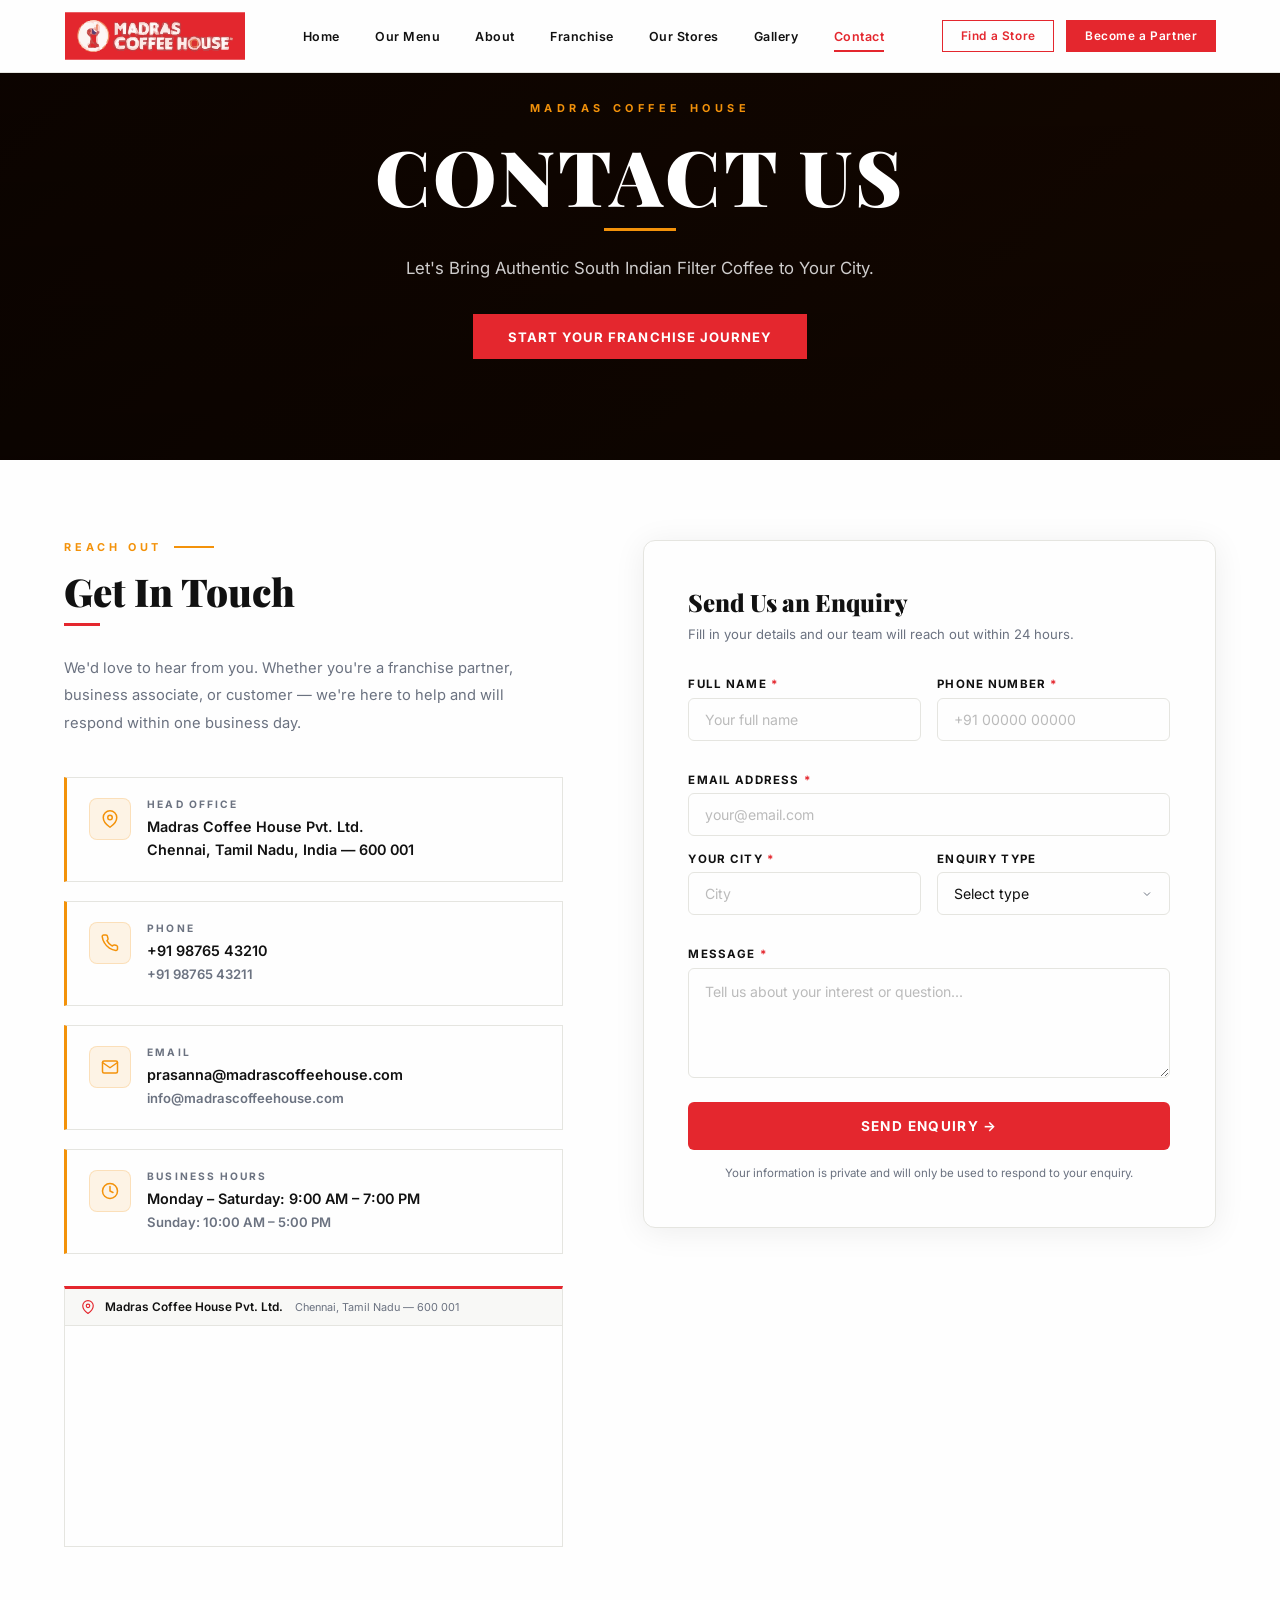
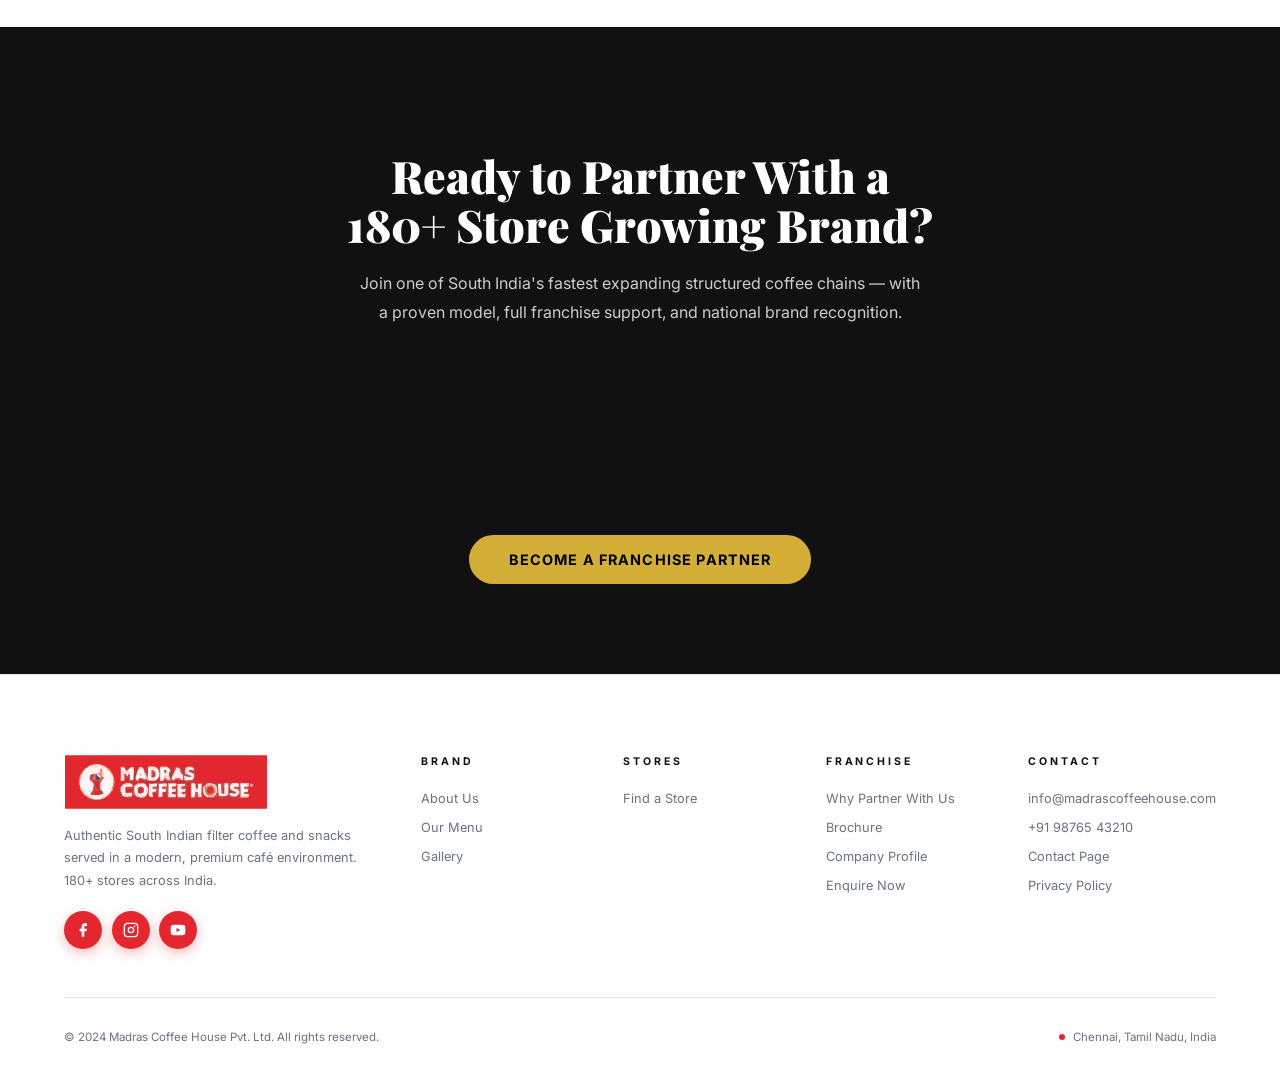
==== contact.html @ c8ef75c9 "first commit" ====
﻿<!doctype html>
<html lang="en">
  <head>
    <meta charset="UTF-8" />
    <meta name="viewport" content="width=device-width,initial-scale=1.0" />
    <title>Contact Us — Madras Coffee House</title>
    <meta
      name="description"
      content="Get in touch with Madras Coffee House for franchise enquiries, partnerships, store information, or any questions. We're here to help bring authentic filter coffee to your city."
    />
    <link rel="preconnect" href="https://fonts.googleapis.com" />
    <link
      href="https://fonts.googleapis.com/css2?family=Playfair+Display:ital,wght@0,700;0,900;1,700&family=Inter:wght@300;400;500;600;700&display=swap"
      rel="stylesheet"
    />
    <style>
      /* ── DESIGN SYSTEM ─────────────────────────────────── */
      :root {
        --red: #e4272e;
        --orange: #f3920a;
        --white: #fefefe;
        --black: #111111;
        --gray: #6b7280;
        --light: #f8f8f6;
        --border: #e5e5e0;
      }
      *,
      *::before,
      *::after {
        margin: 0;
        padding: 0;
        box-sizing: border-box;
      }
      html {
        scroll-behavior: smooth;
        font-size: 16px;
      }
      body {
        background: var(--white);
        color: var(--black);
        font-family: "Inter", sans-serif;
        overflow-x: hidden;
      }

      /* ── NAVBAR ────────────────────────────────────────── */
      nav#nav {
        position: fixed;
        top: 0;
        left: 0;
        width: 100%;
        z-index: 1000;
        padding: 0 5%;
        height: 72px;
        display: flex;
        align-items: center;
        justify-content: space-between;
        transition:
          background 0.35s,
          box-shadow 0.35s,
          height 0.35s;
        background: var(--white);
        box-shadow: 0 1px 0 var(--border);
      }
      #nav.scrolled {
        height: 64px;
      }
      .logo {
        display: flex;
        align-items: center;
        text-decoration: none;
        flex-shrink: 0;
      }
      .logo img {
        height: 48px;
        width: auto;
        display: block;
        object-fit: contain;
        transition: transform 0.3s ease;
      }
      .logo img:hover {
        transform: scale(1.04);
      }
      .nav-center {
        display: flex;
        gap: 0;
        list-style: none;
        margin: 0;
        padding: 0;
        align-items: center;
      }
      .nav-center li {
        list-style: none;
        display: flex;
        align-items: center;
      }
      .nav-center a {
        display: inline-flex;
        align-items: center;
        padding: 0.5rem 1.1rem;
        font-size: 0.78rem;
        font-weight: 600;
        letter-spacing: 0.04em;
        color: var(--black);
        text-decoration: none;
        position: relative;
        transition: color 0.25s;
        font-family: "Inter", sans-serif;
      }
      .nav-center a::after {
        content: "";
        position: absolute;
        left: 1.1rem;
        right: 1.1rem;
        bottom: 0;
        height: 2px;
        background: var(--red);
        transform: scaleX(0);
        transition: transform 0.3s cubic-bezier(0.25, 0.46, 0.45, 0.94);
      }
      .nav-center a:hover,
      .nav-center a.active {
        color: var(--red);
      }
      .nav-center a:hover::after,
      .nav-center a.active::after {
        transform: scaleX(1);
      }
      .nav-right {
        display: flex;
        gap: 0.75rem;
        align-items: center;
        flex-shrink: 0;
      }
      .btn-outline-nav {
        background: transparent;
        color: var(--red);
        border: 1.5px solid var(--red);
        padding: 0.48rem 1.1rem;
        font-size: 0.74rem;
        font-weight: 600;
        letter-spacing: 0.05em;
        cursor: pointer;
        transition: all 0.25s;
        text-decoration: none;
      }
      .btn-outline-nav:hover {
        background: var(--red);
        color: #fff;
      }
      .btn-solid-nav {
        background: var(--red);
        color: #fff;
        border: 1.5px solid var(--red);
        padding: 0.48rem 1.1rem;
        font-size: 0.74rem;
        font-weight: 600;
        letter-spacing: 0.05em;
        cursor: pointer;
        transition: all 0.25s;
        text-decoration: none;
      }
      .btn-solid-nav:hover {
        background: #c41f25;
        border-color: #c41f25;
      }
      .mobile-menu-btn {
        display: none;
        flex-direction: column;
        gap: 5px;
        cursor: pointer;
        padding: 8px;
        border: none;
        background: transparent;
      }
      .mobile-menu-btn span {
        display: block;
        width: 22px;
        height: 2px;
        background: var(--black);
        transition: all 0.3s;
      }
      .mobile-nav {
        display: none;
        position: fixed;
        top: 0;
        left: 0;
        width: 100%;
        height: 100vh;
        background: var(--white);
        z-index: 999;
        flex-direction: column;
        align-items: center;
        justify-content: center;
        gap: 2rem;
      }
      .mobile-nav.open {
        display: flex;
      }
      .mobile-nav a {
        font-size: 1.3rem;
        font-weight: 700;
        color: var(--black);
        text-decoration: none;
        letter-spacing: 0.04em;
        transition: color 0.2s;
      }
      .mobile-nav a:hover {
        color: var(--red);
      }
      .mobile-nav-close {
        position: absolute;
        top: 1.5rem;
        right: 5%;
        font-size: 1.8rem;
        cursor: pointer;
        color: var(--black);
        border: none;
        background: transparent;
      }

      /* ── REVEAL ANIMATIONS ─────────────────────────────── */
      .fade-up {
        opacity: 0;
        transform: translateY(28px);
        transition:
          opacity 0.75s cubic-bezier(0.25, 0.46, 0.45, 0.94),
          transform 0.75s cubic-bezier(0.25, 0.46, 0.45, 0.94);
      }
      .fade-up.in {
        opacity: 1;
        transform: translateY(0);
      }
      .fade-in {
        opacity: 0;
        transition: opacity 0.8s ease;
      }
      .fade-in.in {
        opacity: 1;
      }
      .slide-left {
        opacity: 0;
        transform: translateX(-30px);
        transition:
          opacity 0.75s cubic-bezier(0.25, 0.46, 0.45, 0.94),
          transform 0.75s cubic-bezier(0.25, 0.46, 0.45, 0.94);
      }
      .slide-left.in {
        opacity: 1;
        transform: translateX(0);
      }
      .slide-right {
        opacity: 0;
        transform: translateX(30px);
        transition:
          opacity 0.75s cubic-bezier(0.25, 0.46, 0.45, 0.94),
          transform 0.75s cubic-bezier(0.25, 0.46, 0.45, 0.94);
      }
      .slide-right.in {
        opacity: 1;
        transform: translateX(0);
      }
      .d1 {
        transition-delay: 0.1s;
      }
      .d2 {
        transition-delay: 0.2s;
      }
      .d3 {
        transition-delay: 0.3s;
      }
      .d4 {
        transition-delay: 0.4s;
      }

      /* ── HERO ──────────────────────────────────────────── */
      #contact-hero {
        position: relative;
        min-height: 460px;
        padding: 100px 5%;
        background:
          url("https://madrascoffeehouse.com/wp-content/uploads/2023/08/about-hero.jpg")
            center/cover no-repeat,
          linear-gradient(135deg, #1a0800, #2d1000);
        display: flex;
        align-items: center;
        justify-content: center;
        text-align: center;
        overflow: hidden;
      }
      .hero-overlay {
        position: absolute;
        inset: 0;
        background: linear-gradient(
          to bottom,
          rgba(0, 0, 0, 0.55) 0%,
          rgba(0, 0, 0, 0.65) 100%
        );
      }
      .hero-content {
        position: relative;
        z-index: 2;
        max-width: 760px;
      }
      .hero-eyebrow {
        font-size: 0.68rem;
        font-weight: 700;
        letter-spacing: 0.42em;
        text-transform: uppercase;
        color: var(--orange);
        margin-bottom: 1.4rem;
        opacity: 0;
        animation: fadeSlideUp 0.8s 0.2s forwards;
      }
      .hero-title {
        font-family: "Playfair Display", serif;
        font-size: clamp(2.8rem, 6vw, 5.2rem);
        font-weight: 900;
        color: #fff;
        letter-spacing: 0.04em;
        text-transform: uppercase;
        line-height: 1;
        margin-bottom: 0.9rem;
        opacity: 0;
        animation: fadeSlideUp 0.8s 0.4s forwards;
      }
      .hero-underline {
        width: 72px;
        height: 3px;
        background: var(--orange);
        margin: 0 auto 1.4rem;
        opacity: 0;
        animation: fadeSlideUp 0.8s 0.6s forwards;
      }
      .hero-sub {
        font-size: 1.05rem;
        color: rgba(255, 255, 255, 0.8);
        line-height: 1.7;
        max-width: 520px;
        margin: 0 auto 2rem;
        opacity: 0;
        animation: fadeSlideUp 0.8s 0.75s forwards;
      }
      .hero-btn {
        display: inline-block;
        background: var(--red);
        color: #fff;
        padding: 0.9rem 2.2rem;
        font-size: 0.82rem;
        font-weight: 700;
        letter-spacing: 0.08em;
        text-transform: uppercase;
        text-decoration: none;
        border: none;
        cursor: pointer;
        transition:
          background 0.25s,
          transform 0.2s,
          box-shadow 0.25s;
        opacity: 0;
        animation: fadeSlideUp 0.8s 0.9s forwards;
      }
      .hero-btn:hover {
        background: #c41f25;
        transform: translateY(-3px);
        box-shadow: 0 10px 28px rgba(228, 39, 46, 0.3);
      }
      @keyframes fadeSlideUp {
        from {
          opacity: 0;
          transform: translateY(20px);
        }
        to {
          opacity: 1;
          transform: translateY(0);
        }
      }

      /* ── MAIN CONTACT SECTION ──────────────────────────── */
      #contact-main {
        padding: 80px 5%;
        background: var(--white);
      }
      .contact-inner {
        max-width: 1200px;
        margin: 0 auto;
        display: grid;
        grid-template-columns: 1fr 1.15fr;
        gap: 5rem;
        align-items: start;
      }

      /* Left — info */
      .sec-eyebrow {
        font-size: 0.68rem;
        font-weight: 700;
        letter-spacing: 0.35em;
        text-transform: uppercase;
        color: var(--orange);
        display: flex;
        align-items: center;
        gap: 0.75rem;
        margin-bottom: 1rem;
      }
      .sec-eyebrow::after {
        content: "";
        flex: 1;
        max-width: 40px;
        height: 1.5px;
        background: var(--orange);
      }
      .sec-title {
        font-family: "Playfair Display", serif;
        font-size: clamp(1.9rem, 3vw, 2.6rem);
        font-weight: 900;
        color: var(--black);
        line-height: 1.1;
        margin-bottom: 0.7rem;
      }
      .sec-divider {
        width: 36px;
        height: 3px;
        background: var(--red);
        margin-bottom: 1.8rem;
      }
      .contact-intro {
        font-size: 0.92rem;
        color: var(--gray);
        line-height: 1.85;
        margin-bottom: 2.5rem;
      }

      /* Info cards */
      .info-cards {
        display: flex;
        flex-direction: column;
        gap: 1.2rem;
      }
      .info-card {
        display: flex;
        align-items: flex-start;
        gap: 1rem;
        padding: 1.25rem 1.4rem;
        border: 1px solid var(--border);
        border-left: 3px solid var(--orange);
        background: var(--white);
        transition: box-shadow 0.25s;
      }
      .info-card:hover {
        box-shadow: 0 4px 20px rgba(0, 0, 0, 0.07);
      }
      .info-icon {
        width: 42px;
        height: 42px;
        background: rgba(243, 146, 10, 0.1);
        border: 1px solid rgba(243, 146, 10, 0.2);
        border-radius: 8px;
        display: flex;
        align-items: center;
        justify-content: center;
        flex-shrink: 0;
      }
      .info-icon svg {
        width: 18px;
        height: 18px;
        stroke: var(--orange);
        fill: none;
        stroke-width: 2;
        stroke-linecap: round;
        stroke-linejoin: round;
      }

      .info-label {
        font-size: 0.64rem;
        font-weight: 700;
        letter-spacing: 0.2em;
        text-transform: uppercase;
        color: var(--gray);
        margin-bottom: 0.3rem;
        display: block;
      }
      .info-value {
        font-size: 0.9rem;
        font-weight: 600;
        color: var(--black);
        line-height: 1.6;
      }
      .info-value a {
        color: var(--black);
        text-decoration: none;
        transition: color 0.2s;
      }
      .info-value a:hover {
        color: var(--red);
      }

      /* Map embed */
      .map-wrap {
        margin-top: 2rem;
        border: 1px solid var(--border);
        border-top: 3px solid var(--red);
        overflow: hidden;
      }
      .map-label {
        background: var(--light);
        padding: 0.7rem 1rem;
        display: flex;
        align-items: center;
        gap: 0.6rem;
        border-bottom: 1px solid var(--border);
      }
      .map-label svg {
        width: 14px;
        height: 14px;
        stroke: var(--red);
        fill: none;
        stroke-width: 2;
        stroke-linecap: round;
        stroke-linejoin: round;
        flex-shrink: 0;
      }
      .map-label span {
        font-size: 0.74rem;
        font-weight: 600;
        color: var(--black);
      }
      .map-label small {
        font-size: 0.68rem;
        color: var(--gray);
        margin-left: 0.2rem;
      }
      .map-wrap iframe {
        display: block;
        width: 100%;
        height: 220px;
        border: none;
      }

      /* Right — form */
      .contact-form-wrap {
        background: var(--white);
        border: 1px solid var(--border);
        border-radius: 12px;
        padding: 2.8rem;
        box-shadow: 0 4px 32px rgba(0, 0, 0, 0.07);
      }
      .form-title {
        font-family: "Playfair Display", serif;
        font-size: 1.5rem;
        font-weight: 900;
        color: var(--black);
        margin-bottom: 0.4rem;
      }
      .form-sub {
        font-size: 0.82rem;
        color: var(--gray);
        margin-bottom: 2rem;
        line-height: 1.6;
      }
      .form-row {
        display: grid;
        grid-template-columns: 1fr 1fr;
        gap: 1rem;
        margin-bottom: 1rem;
      }
      .form-group {
        display: flex;
        flex-direction: column;
        gap: 0.4rem;
        margin-bottom: 1rem;
      }
      .form-group label {
        font-size: 0.72rem;
        font-weight: 700;
        letter-spacing: 0.1em;
        text-transform: uppercase;
        color: var(--black);
      }
      .form-group input,
      .form-group select,
      .form-group textarea {
        padding: 0.75rem 1rem;
        border: 1.5px solid var(--border);
        border-radius: 6px;
        font-size: 0.88rem;
        font-family: "Inter", sans-serif;
        color: var(--black);
        background: var(--white);
        transition:
          border-color 0.25s,
          box-shadow 0.25s;
        outline: none;
        width: 100%;
      }
      .form-group input:focus,
      .form-group select:focus,
      .form-group textarea:focus {
        border-color: var(--red);
        box-shadow: 0 0 0 3px rgba(228, 39, 46, 0.08);
      }
      .form-group textarea {
        resize: vertical;
        min-height: 110px;
        line-height: 1.6;
      }
      .form-group select {
        appearance: none;
        background-image: url("data:image/svg+xml,%3Csvg xmlns='http://www.w3.org/2000/svg' width='12' height='12' viewBox='0 0 24 24' fill='none' stroke='%236b7280' stroke-width='2'%3E%3Cpolyline points='6 9 12 15 18 9'%3E%3C/polyline%3E%3C/svg%3E");
        background-repeat: no-repeat;
        background-position: right 1rem center;
        cursor: pointer;
      }
      .form-group input::placeholder,
      .form-group textarea::placeholder {
        color: #bbb;
      }
      .btn-submit {
        width: 100%;
        background: var(--red);
        color: #fff;
        border: none;
        padding: 1rem;
        font-size: 0.85rem;
        font-weight: 700;
        letter-spacing: 0.1em;
        text-transform: uppercase;
        cursor: pointer;
        border-radius: 6px;
        transition:
          background 0.25s,
          transform 0.2s,
          box-shadow 0.25s;
        font-family: "Inter", sans-serif;
        margin-top: 0.5rem;
      }
      .btn-submit:hover {
        background: #c41f25;
        transform: translateY(-3px);
        box-shadow: 0 10px 28px rgba(228, 39, 46, 0.25);
      }
      .btn-submit:active {
        transform: translateY(0);
      }
      .form-note {
        font-size: 0.72rem;
        color: var(--gray);
        text-align: center;
        margin-top: 0.9rem;
        line-height: 1.6;
      }

      /* Success message */
      .form-success {
        display: none;
        text-align: center;
        padding: 2rem 1rem;
      }
      .form-success svg {
        width: 52px;
        height: 52px;
        stroke: var(--red);
        fill: none;
        stroke-width: 1.8;
        stroke-linecap: round;
        stroke-linejoin: round;
        margin: 0 auto 1rem;
        display: block;
      }
      .form-success h3 {
        font-family: "Playfair Display", serif;
        font-size: 1.4rem;
        font-weight: 900;
        color: var(--black);
        margin-bottom: 0.5rem;
      }
      .form-success p {
        font-size: 0.85rem;
        color: var(--gray);
        line-height: 1.7;
      }

      /* ── URGENCY STRIP (READY TO PARTNER) ──────────────── */
      #urgency {
        padding: 80px 5%;
        background: var(--light);
        border-top: 1px solid var(--border);
        border-bottom: 1px solid var(--border);
        text-align: center;
      }
      .urgency-inner {
        max-width: 780px;
        margin: 0 auto;
      }
      .urgency-eyebrow {
        font-size: 0.68rem;
        font-weight: 700;
        letter-spacing: 0.38em;
        text-transform: uppercase;
        color: var(--orange);
        margin-bottom: 1.2rem;
      }
      .urgency-title {
        font-family: "Playfair Display", serif;
        font-size: clamp(1.8rem, 3.5vw, 2.8rem);
        font-weight: 900;
        color: var(--black);
        line-height: 1.15;
        margin-bottom: 1rem;
      }
      .urgency-sub {
        font-size: 0.95rem;
        color: var(--gray);
        line-height: 1.8;
        max-width: 560px;
        margin: 0 auto 2rem;
      }
      .urgency-stats {
        display: flex;
        gap: 3rem;
        justify-content: center;
        flex-wrap: wrap;
        margin-bottom: 2.5rem;
        padding-bottom: 2.5rem;
        border-bottom: 1px solid var(--border);
      }
      .ustat {
        text-align: center;
      }
      .ustat-num {
        font-family: "Playfair Display", serif;
        font-size: 2.2rem;
        font-weight: 900;
        color: var(--black);
        line-height: 1;
      }
      .ustat-num span {
        color: var(--red);
      }
      .ustat-lbl {
        font-size: 0.68rem;
        font-weight: 600;
        letter-spacing: 0.12em;
        text-transform: uppercase;
        color: var(--gray);
        margin-top: 0.25rem;
      }
      .btn-urgency {
        display: inline-block;
        background: var(--red);
        color: #fff;
        padding: 0.95rem 2.5rem;
        font-size: 0.84rem;
        font-weight: 700;
        letter-spacing: 0.09em;
        text-transform: uppercase;
        text-decoration: none;
        border: none;
        cursor: pointer;
        transition:
          background 0.25s,
          transform 0.2s,
          box-shadow 0.25s;
      }
      .btn-urgency:hover {
        background: #c41f25;
        transform: translateY(-3px);
        box-shadow: 0 10px 28px rgba(228, 39, 46, 0.25);
      }

      /* ── FOOTER ────────────────────────────────────────── */
      footer {
        background: var(--white);
        border-top: 1px solid var(--border);
        padding: 80px 5% 40px;
      }
      .footer-inner {
        max-width: 1280px;
        margin: 0 auto;
      }
      .footer-top {
        display: grid;
        grid-template-columns: 2fr 1fr 1fr 1fr 1fr;
        gap: 3rem;
        margin-bottom: 3rem;
      }
      .footer-brand p {
        font-size: 0.8rem;
        color: var(--gray);
        line-height: 1.75;
        margin: 1rem 0 1.2rem;
      }
      .footer-socials {
        display: flex;
        gap: 0.6rem;
      }
      .fsoc {
        width: 38px;
        height: 38px;
        border-radius: 50%;
        background: var(--red);
        display: flex;
        align-items: center;
        justify-content: center;
        text-decoration: none;
        transition: all 0.3s;
        box-shadow: 0 4px 12px rgba(228, 39, 46, 0.3);
        flex-shrink: 0;
      }
      .fsoc:hover {
        background: var(--orange);
        transform: scale(1.1);
        box-shadow: 0 6px 18px rgba(243, 146, 10, 0.4);
      }
      .fsoc svg {
        width: 16px;
        height: 16px;
        flex-shrink: 0;
      }
      .footer-col h5 {
        font-size: 0.66rem;
        font-weight: 700;
        letter-spacing: 0.28em;
        text-transform: uppercase;
        color: var(--black);
        margin-bottom: 1.2rem;
      }
      .footer-col ul {
        list-style: none;
        display: flex;
        flex-direction: column;
        gap: 0.55rem;
      }
      .footer-col a {
        font-size: 0.8rem;
        color: var(--gray);
        text-decoration: none;
        transition: color 0.25s;
      }
      .footer-col a:hover {
        color: var(--red);
      }
      .footer-bottom {
        display: flex;
        align-items: center;
        justify-content: space-between;
        padding-top: 2rem;
        border-top: 1px solid var(--border);
        flex-wrap: wrap;
        gap: 0.75rem;
      }
      .footer-bottom p {
        font-size: 0.72rem;
        color: var(--gray);
      }
      .footer-bottom a {
        font-size: 0.72rem;
        color: var(--gray);
        text-decoration: none;
      }
      .footer-bottom a:hover {
        color: var(--red);
      }
      .footer-red-dot {
        width: 6px;
        height: 6px;
        background: var(--red);
        border-radius: 50%;
      }

      /* ── RESPONSIVE ────────────────────────────────────── */
      @media (max-width: 1024px) {
        .contact-inner {
          grid-template-columns: 1fr;
          gap: 3rem;
        }
        .footer-top {
          grid-template-columns: 1fr 1fr;
        }
        nav {
          padding: 0 4%;
        }
      }
      @media (max-width: 640px) {
        .footer-top {
          grid-template-columns: 1fr;
        }
        .form-row {
          grid-template-columns: 1fr;
        }
        .urgency-stats {
          gap: 2rem;
        }
        nav {
          padding: 0 4%;
        }
        .nav-center,
        .nav-right .btn-outline-nav {
          display: none;
        }
        .mobile-menu-btn {
          display: flex;
        }
        #contact-hero {
          height: 72vh;
        }
        .contact-form-wrap {
          padding: 1.8rem 1.4rem;
        }
      }
    </style>
    <link rel="stylesheet" href="mobile.css" />
  </head>
  <body>
    <!-- ══ NAVBAR ════════════════════════════════════════════════ -->
    <nav id="nav">
      <a href="index.html" class="logo">
        <img src="madras.svg" alt="Madras Coffee House" loading="eager" />
      </a>
      <ul class="nav-center">
        <li><a href="index.html">Home</a></li>
        <li><a href="menu.html">Our Menu</a></li>

        <li><a href="index.html#about">About</a></li>
        <li><a href="franchise.html">Franchise</a></li>
        <li><a href="stores.html">Our Stores</a></li>
        <li><a href="gallery.html">Gallery</a></li>
        <li><a href="contact.html" class="active">Contact</a></li>
      </ul>
      <div class="nav-right">
        <a href="stores.html" class="btn-outline-nav">Find a Store</a>
        <a href="franchise.html" class="btn-solid-nav">Become a Partner</a>
      </div>
      <button
        class="mobile-menu-btn mob-btn"
        id="mobBtn"
        aria-label="Open menu"
      >
        <span></span><span></span><span></span>
      </button>
    </nav>

    <!-- ══ HERO ══════════════════════════════════════════════════ -->
    <section id="contact-hero">
      <div class="hero-overlay"></div>
      <div class="hero-content">
        <div class="hero-eyebrow">Madras Coffee House</div>
        <h1 class="hero-title">Contact Us</h1>
        <div class="hero-underline"></div>
        <p class="hero-sub">
          Let's Bring Authentic South Indian Filter Coffee to Your City.
        </p>
        <a href="#contact-main" class="hero-btn"
          >Start Your Franchise Journey</a
        >
      </div>
    </section>

    <!-- ══ MAIN CONTACT SECTION ══════════════════════════════════ -->
    <section id="contact-main">
      <div class="contact-inner">
        <!-- LEFT: Info -->
        <div class="slide-left">
          <div class="sec-eyebrow">Reach Out</div>
          <h2 class="sec-title">Get In Touch</h2>
          <div class="sec-divider"></div>
          <p class="contact-intro">
            We'd love to hear from you. Whether you're a franchise partner,
            business associate, or customer — we're here to help and will
            respond within one business day.
          </p>

          <div class="info-cards">
            <div class="info-card fade-up">
              <div class="info-icon">
                <svg viewBox="0 0 24 24">
                  <path d="M21 10c0 7-9 13-9 13s-9-6-9-13a9 9 0 0 1 18 0z" />
                  <circle cx="12" cy="10" r="3" />
                </svg>
              </div>
              <div class="info-body">
                <span class="info-label">Head Office</span>
                <div class="info-value">
                  Madras Coffee House Pvt. Ltd.<br />Chennai, Tamil Nadu, India
                  — 600 001
                </div>
              </div>
            </div>

            <div class="info-card fade-up d1">
              <div class="info-icon">
                <svg viewBox="0 0 24 24">
                  <path
                    d="M22 16.92v3a2 2 0 0 1-2.18 2 19.79 19.79 0 0 1-8.63-3.07A19.5 19.5 0 0 1 4.69 12 19.79 19.79 0 0 1 1.62 3.43 2 2 0 0 1 3.6 1.27h3a2 2 0 0 1 2 1.72c.127.96.361 1.903.7 2.81a2 2 0 0 1-.45 2.11L7.91 8.91A16 16 0 0 0 15.09 16.09l.94-.94a2 2 0 0 1 2.11-.45c.907.339 1.85.573 2.81.7A2 2 0 0 1 22 16.92z"
                  />
                </svg>
              </div>
              <div class="info-body">
                <span class="info-label">Phone</span>
                <div class="info-value">
                  <a href="tel:+919876543210">+91 98765 43210</a><br /><a
                    href="tel:+919876543211"
                    style="font-size: 0.82rem; color: var(--gray)"
                    >+91 98765 43211</a
                  >
                </div>
              </div>
            </div>

            <div class="info-card fade-up d2">
              <div class="info-icon">
                <svg viewBox="0 0 24 24">
                  <path
                    d="M4 4h16c1.1 0 2 .9 2 2v12c0 1.1-.9 2-2 2H4c-1.1 0-2-.9-2-2V6c0-1.1.9-2 2-2z"
                  />
                  <polyline points="22,6 12,13 2,6" />
                </svg>
              </div>
              <div class="info-body">
                <span class="info-label">Email</span>
                <div class="info-value">
                  <a href="mailto:prasanna@madrascoffeehouse.com"
                    >prasanna@madrascoffeehouse.com</a
                  ><br /><a
                    href="mailto:info@madrascoffeehouse.com"
                    style="font-size: 0.82rem; color: var(--gray)"
                    >info@madrascoffeehouse.com</a
                  >
                </div>
              </div>
            </div>

            <div class="info-card fade-up d3">
              <div class="info-icon">
                <svg viewBox="0 0 24 24">
                  <circle cx="12" cy="12" r="10" />
                  <polyline points="12 6 12 12 16 14" />
                </svg>
              </div>
              <div class="info-body">
                <span class="info-label">Business Hours</span>
                <div class="info-value">
                  Monday – Saturday: 9:00 AM – 7:00 PM<br /><span
                    style="font-size: 0.82rem; color: var(--gray)"
                    >Sunday: 10:00 AM – 5:00 PM</span
                  >
                </div>
              </div>
            </div>
          </div>

          <!-- Map Embed -->
          <div class="map-wrap fade-up d4">
            <div class="map-label">
              <svg viewBox="0 0 24 24">
                <path d="M21 10c0 7-9 13-9 13s-9-6-9-13a9 9 0 0 1 18 0z" />
                <circle cx="12" cy="10" r="3" />
              </svg>
              <span>Madras Coffee House Pvt. Ltd.</span>
              <small>Chennai, Tamil Nadu — 600 001</small>
            </div>
            <iframe
              src="https://www.google.com/maps/embed?pb=!1m18!1m12!1m3!1d3886.7!2d80.2707!3d13.0827!2m3!1f0!2f0!3f0!3m2!1i1024!2i768!4f13.1!3m3!1m2!1s0x3a5265ea4f7d3361%3A0x6e61a70b6863d433!2sChennai%2C%20Tamil%20Nadu%20600001!5e0!3m2!1sen!2sin!4v1700000000000"
              allowfullscreen=""
              loading="lazy"
              referrerpolicy="no-referrer-when-downgrade"
              title="Madras Coffee House — Chennai Head Office, Tamil Nadu 600001"
            >
            </iframe>
          </div>
        </div>

        <!-- RIGHT: Form -->
        <div class="slide-right">
          <div class="contact-form-wrap">
            <div id="formContent">
              <h2 class="form-title">Send Us an Enquiry</h2>
              <p class="form-sub">
                Fill in your details and our team will reach out within 24
                hours.
              </p>
              <form id="contactForm" novalidate>
                <div class="form-row">
                  <div class="form-group">
                    <label for="fullName"
                      >Full Name <span style="color: var(--red)">*</span></label
                    >
                    <input
                      type="text"
                      id="fullName"
                      name="fullName"
                      placeholder="Your full name"
                      required
                    />
                  </div>
                  <div class="form-group">
                    <label for="phone"
                      >Phone Number
                      <span style="color: var(--red)">*</span></label
                    >
                    <input
                      type="tel"
                      id="phone"
                      name="phone"
                      placeholder="+91 00000 00000"
                      required
                    />
                  </div>
                </div>
                <div class="form-group">
                  <label for="email"
                    >Email Address
                    <span style="color: var(--red)">*</span></label
                  >
                  <input
                    type="email"
                    id="email"
                    name="email"
                    placeholder="your@email.com"
                    required
                  />
                </div>
                <div class="form-row">
                  <div class="form-group">
                    <label for="city"
                      >Your City <span style="color: var(--red)">*</span></label
                    >
                    <input
                      type="text"
                      id="city"
                      name="city"
                      placeholder="City"
                      required
                    />
                  </div>
                  <div class="form-group">
                    <label for="enquiryType">Enquiry Type</label>
                    <select id="enquiryType" name="enquiryType">
                      <option value="">Select type</option>
                      <option value="franchise">Franchise Partnership</option>
                      <option value="investor">Investor Enquiry</option>
                      <option value="corporate">Corporate Partnership</option>
                      <option value="store">Store / Customer Query</option>
                      <option value="other">Other</option>
                    </select>
                  </div>
                </div>
                <div class="form-group">
                  <label for="message"
                    >Message <span style="color: var(--red)">*</span></label
                  >
                  <textarea
                    id="message"
                    name="message"
                    placeholder="Tell us about your interest or question..."
                    required
                  ></textarea>
                </div>
                <button type="submit" class="btn-submit">Send Enquiry →</button>
                <p class="form-note">
                  Your information is private and will only be used to respond
                  to your enquiry.
                </p>
              </form>
            </div>
            <div class="form-success" id="formSuccess">
              <svg viewBox="0 0 24 24">
                <path d="M22 11.08V12a10 10 0 1 1-5.93-9.14" />
                <polyline points="22 4 12 14.01 9 11.01" />
              </svg>
              <h3>Enquiry Received!</h3>
              <p>
                Thank you for reaching out. Our franchise team will contact you
                within <strong>24 business hours</strong>.
              </p>
            </div>
          </div>
        </div>
      </div>
    </section>

    <!-- ══ READY TO PARTNER (BLACK & GOLD EDITION) ════════════════ -->
    <section
      id="urgency"
      style="
        background: #111;
        color: #fefefe;
        padding: 90px 20px;
        text-align: center;
        border: none;
        min-height: auto;
      "
    >
      <div class="urgency-inner" style="max-width: 800px; margin: 0 auto">
        <p
          class="sec-eyebrow fade-in"
          style="
            justify-content: center;
            color: var(--orange);
            margin-bottom: 1.2rem;
          "
        >
          Why Partner With Us
        </p>
        <h2
          class="sec-title fade-up"
          style="
            color: #fff;
            text-align: center;
            font-size: clamp(1.8rem, 3.5vw, 2.8rem);
            margin-bottom: 20px;
          "
        >
          Ready to Partner With a<br />180+ Store Growing Brand?
        </h2>
        <p
          class="urgency-sub fade-up d1"
          style="
            color: #ccc;
            font-size: 1rem;
            line-height: 1.8;
            margin-bottom: 35px;
          "
        >
          Join one of South India's fastest expanding structured coffee chains —
          with a proven model, full franchise support, and national brand
          recognition.
        </p>

        <div
          class="urgency-stats fade-in d2"
          style="
            display: flex;
            gap: 3rem;
            justify-content: center;
            flex-wrap: wrap;
            margin-bottom: 3rem;
            padding-bottom: 3rem;
            border-bottom: 1px solid rgba(255, 255, 255, 0.1);
          "
        >
          <div class="ustat">
            <div
              class="ustat-num"
              style="
                font-family: &quot;Playfair Display&quot;, serif;
                font-size: 2.4rem;
                font-weight: 900;
                color: #fff;
              "
            >
              180<span style="color: #d4af37">+</span>
            </div>
            <div
              class="ustat-lbl"
              style="
                font-size: 0.68rem;
                font-weight: 600;
                letter-spacing: 0.12em;
                text-transform: uppercase;
                color: #ccc;
              "
            >
              Stores Nationwide
            </div>
          </div>
          <div class="ustat">
            <div
              class="ustat-num"
              style="
                font-family: &quot;Playfair Display&quot;, serif;
                font-size: 2.4rem;
                font-weight: 900;
                color: #fff;
              "
            >
              15<span style="color: #d4af37">+</span>
            </div>
            <div
              class="ustat-lbl"
              style="
                font-size: 0.68rem;
                font-weight: 600;
                letter-spacing: 0.12em;
                text-transform: uppercase;
                color: #ccc;
              "
            >
              Cities Active
            </div>
          </div>
          <div class="ustat">
            <div
              class="ustat-num"
              style="
                font-family: &quot;Playfair Display&quot;, serif;
                font-size: 2.4rem;
                font-weight: 900;
                color: #fff;
              "
            >
              2010
            </div>
            <div
              class="ustat-lbl"
              style="
                font-size: 0.68rem;
                font-weight: 600;
                letter-spacing: 0.12em;
                text-transform: uppercase;
                color: #ccc;
              "
            >
              Est. Chennai
            </div>
          </div>
        </div>

        <a
          href="#contact-main"
          class="btn-gold fade-up d3"
          style="margin-top: 20px"
          >Become a Franchise Partner</a
        >
      </div>

      <style>
        .btn-gold {
          display: inline-block;
          background: #d4af37;
          color: #000;
          padding: 16px 40px;
          border-radius: 40px;
          font-weight: 700;
          text-transform: uppercase;
          letter-spacing: 0.08em;
          text-decoration: none;
          font-size: 0.9rem;
          transition: 0.3s cubic-bezier(0.4, 0, 0.2, 1);
          border: none;
          cursor: pointer;
        }
        .btn-gold:hover {
          background: #c19b2e;
          transform: scale(1.05);
          box-shadow: 0 12px 30px rgba(212, 175, 55, 0.35);
          color: #000;
        }
        @media (max-width: 768px) {
          #urgency {
            padding: 70px 20px !important;
            text-align: center !important;
          }
          .urgency-stats {
            gap: 1.5rem !important;
            margin-bottom: 2rem !important;
            padding-bottom: 2rem !important;
          }
          .btn-gold {
            width: 100%;
            max-width: 280px;
          }
          .ustat-num {
            font-size: 1.8rem !important;
          }
        }
      </style>
    </section>

    <!-- ══ FOOTER ════════════════════════════════════════════════ -->
    <footer>
      <div class="footer-inner">
        <div class="footer-top">
          <div class="footer-brand">
            <div class="logo" style="margin-bottom: 0.8rem">
              <img
                src="madras.svg"
                alt="Madras Coffee House"
                style="height: 54px"
              />
            </div>
            <p>
              Authentic South Indian filter coffee and snacks served in a
              modern, premium café environment. 180+ stores across India.
            </p>
            <div class="footer-socials">
              <a
                class="fsoc"
                href="https://www.facebook.com/madrascoffeehouseofficial/"
                target="_blank"
                title="Facebook"
                aria-label="Facebook"
              >
                <svg viewBox="0 0 24 24" fill="white">
                  <path
                    d="M18 2h-3a5 5 0 00-5 5v3H7v4h3v8h4v-8h3l1-4h-4V7a1 1 0 011-1h3z"
                  />
                </svg>
              </a>
              <a
                class="fsoc"
                href="https://www.instagram.com/madrascoffeehouseofficial/"
                target="_blank"
                title="Instagram"
                aria-label="Instagram"
              >
                <svg
                  viewBox="0 0 24 24"
                  fill="none"
                  stroke="white"
                  stroke-width="2"
                  stroke-linecap="round"
                >
                  <rect x="2" y="2" width="20" height="20" rx="5" />
                  <circle cx="12" cy="12" r="4" />
                  <circle
                    cx="17.5"
                    cy="6.5"
                    r="1.2"
                    fill="white"
                    stroke="none"
                  />
                </svg>
              </a>
              <a
                class="fsoc"
                href="https://www.youtube.com/@madrascoffeehouseofficial"
                target="_blank"
                title="YouTube"
                aria-label="YouTube"
              >
                <svg viewBox="0 0 24 24" fill="white">
                  <path
                    d="M22.54 6.42a2.78 2.78 0 00-1.96-1.96C18.88 4 12 4 12 4s-6.88 0-8.58.46a2.78 2.78 0 00-1.96 1.96A29 29 0 001 12a29 29 0 00.46 5.58 2.78 2.78 0 001.96 1.96C5.12 20 12 20 12 20s6.88 0 8.58-.46a2.78 2.78 0 001.96-1.96A29 29 0 0023 12a29 29 0 00-.46-5.58z"
                  />
                  <polygon
                    points="9.75,15.02 15.5,12 9.75,8.98"
                    fill="#e4272e"
                  />
                </svg>
              </a>
            </div>
          </div>
          <div class="footer-col">
            <h5>Brand</h5>
            <ul>
              <li><a href="index.html#about">About Us</a></li>
              <li><a href="menu.html">Our Menu</a></li>
              <li><a href="gallery.html">Gallery</a></li>
            </ul>
          </div>
          <div class="footer-col">
            <h5>Stores</h5>
            <ul>
              <li><a href="stores.html">Find a Store</a></li>
              
            </ul>
          </div>
          <div class="footer-col">
            <h5>Franchise</h5>
            <ul>
              <li><a href="franchise.html">Why Partner With Us</a></li>
              <li>
                <a
                  href="https://madrascoffeehouse.com/wp-content/uploads/2025/10/MCH-PRESENTATION-new-final-.pdf"
                  target="_blank"
                  >Brochure</a
                >
              </li>
              <li>
                <a
                  href="https://madrascoffeehouse.com/wp-content/uploads/2023/06/MCH-PROFILE.pdf"
                  target="_blank"
                  >Company Profile</a
                >
              </li>
              <li>
                <a href="mailto:prasanna@madrascoffeehouse.com">Enquire Now</a>
              </li>
            </ul>
          </div>
          <div class="footer-col">
            <h5>Contact</h5>
            <ul>
              <li>
                <a href="mailto:info@madrascoffeehouse.com"
                  >info@madrascoffeehouse.com</a
                >
              </li>
              <li><a href="tel:+919876543210">+91 98765 43210</a></li>
              <li><a href="contact.html">Contact Page</a></li>
              <li><a href="privacy-policy.html">Privacy Policy</a></li>
            </ul>
          </div>
        </div>
        <div class="footer-bottom">
          <p>© 2024 Madras Coffee House Pvt. Ltd. All rights reserved.</p>
          <div style="display: flex; align-items: center; gap: 0.5rem">
            <div class="footer-red-dot"></div>
            <p>Chennai, Tamil Nadu, India</p>
          </div>
        </div>
      </div>
    </footer>

    <script>
      // ── NAVBAR SCROLL ────────────────────────────────────
      const NAV = document.getElementById("nav");
      window.addEventListener(
        "scroll",
        () => {
          NAV.classList.toggle("scrolled", scrollY > 40);
        },
        { passive: true },
      );

      // ── MOBILE MENU ──────────────────────────────────────
      document
        .getElementById("mobileMenuBtn")
        .addEventListener("click", () =>
          document.getElementById("mobileNav").classList.add("open"),
        );
      document
        .getElementById("mobileNavClose")
        .addEventListener("click", () =>
          document.getElementById("mobileNav").classList.remove("open"),
        );
      document
        .querySelectorAll(".mobile-nav a")
        .forEach((a) =>
          a.addEventListener("click", () =>
            document.getElementById("mobileNav").classList.remove("open"),
          ),
        );

      // ── SMOOTH SCROLL ────────────────────────────────────
      document.querySelectorAll('a[href^="#"]').forEach((a) => {
        a.addEventListener("click", (e) => {
          const tgt = document.querySelector(a.getAttribute("href"));
          if (tgt) {
            e.preventDefault();
            const offset = NAV.offsetHeight + 12;
            window.scrollTo({
              top: tgt.getBoundingClientRect().top + scrollY - offset,
              behavior: "smooth",
            });
          }
        });
      });

      // ── INTERSECTION OBSERVER ────────────────────────────
      const revObs = new IntersectionObserver(
        (entries) => {
          entries.forEach((e) => {
            if (e.isIntersecting) {
              e.target.classList.add("in");
              revObs.unobserve(e.target);
            }
          });
        },
        { threshold: 0.1, rootMargin: "0px 0px -40px 0px" },
      );
      document
        .querySelectorAll(".fade-up,.fade-in,.slide-left,.slide-right")
        .forEach((el) => revObs.observe(el));

      // ── CONTACT FORM ─────────────────────────────────────
      document.getElementById("contactForm").addEventListener("submit", (e) => {
        e.preventDefault();
        const form = e.target;
        const required = form.querySelectorAll("[required]");
        let valid = true;

        required.forEach((field) => {
          field.style.borderColor = "";
          if (!field.value.trim()) {
            field.style.borderColor = "var(--red)";
            valid = false;
          }
        });

        if (!valid) return;

        // Simulate submission
        const btn = form.querySelector(".btn-submit");
        btn.textContent = "Sending…";
        btn.disabled = true;

        setTimeout(() => {
          document.getElementById("formContent").style.display = "none";
          document.getElementById("formSuccess").style.display = "block";
        }, 1200);
      });
    </script>
    <script src="mobile.js" defer></script>
  </body>
</html>
---- mobile.css ----
/* ============================================================
   MADRAS COFFEE HOUSE — PREMIUM MOBILE STYLESHEET
   max-width: 768px — designed first for touch
   ============================================================ */

/* Hide mobile-only components on desktop by default */
.mobile-nav-overlay, .mobile-nav-backdrop, .fran-sticky-cta { display: none; }

/* ── GLOBAL RESET ─────────────────────────────────────────── */
@media (max-width: 768px) {

  /* ── GLOBAL RESET ─────────────────────────────────────────── */
  * { -webkit-tap-highlight-color: transparent; box-sizing: border-box; }
  html { scroll-behavior: smooth; }
  body { overflow-x: hidden; width: 100%; position: relative; }
  img { max-width: 100%; height: auto; display: block; }

  /* ── TYPOGRAPHY ───────────────────────────────────────────── */
  h1, .h1 { font-size: clamp(26px, 7vw, 32px) !important; line-height: 1.15 !important; }
  h2, .h2, .sec-title { font-size: clamp(22px, 5.5vw, 26px) !important; line-height: 1.2 !important; }
  h3, .h3 { font-size: clamp(18px, 4.5vw, 20px) !important; }
  p, li, span:not(.badge):not(.year):not(.fstep-tag):not(.bm-step-num) { font-size: 15px !important; line-height: 1.65 !important; }
  .sec-eyebrow { font-size: 0.6rem !important; letter-spacing: .22em !important; }

  /* ── GLOBAL SECTION SPACING ───────────────────────────────── */
  section, .sec, .sec-pad, .sec-compact { padding: 60px 5% !important; }
  .sec-inner, .container { padding: 0 !important; width: 100% !important; max-width: 100% !important; }
  #strip, .authority-strip { padding: 40px 5% !important; }

  /* ── GLOBAL BUTTONS ───────────────────────────────────────── */
  .btn-primary, .btn-outline, .inv-cta, .eq-submit, .btn-onav {
    width: 100% !important;
    text-align: center !important;
    justify-content: center !important;
    min-height: 50px !important;
    font-size: 0.88rem !important;
    padding: 14px 20px !important;
    display: flex !important;
    align-items: center !important;
  }
  .hero-btns, .cta-contacts { flex-direction: column !important; gap: 10px !important; width: 100%; }
  .hero-btns a, .cta-contacts a { width: 100% !important; text-align: center !important; justify-content: center !important; }

  /* ── HAMBURGER NAV SYSTEM ─────────────────────────────────── */
  .nav-center { display: none !important; }
  .nav-right .btn-onav { display: none !important; }
  .mob-btn { display: flex !important; }

  /* Hamburger icon */
  .mob-btn { flex-direction: column; gap: 5px; cursor: pointer; padding: 8px; background: none; border: none; z-index: 10001; position: relative; }
  .mob-btn span { display: block; width: 24px; height: 2px; background: #1a1a1a; transition: all 0.35s ease; transform-origin: center; border-radius: 2px; }
  .mob-btn.open span:nth-child(1) { transform: translateY(7px) rotate(45deg); }
  .mob-btn.open span:nth-child(2) { opacity: 0; transform: scaleX(0); }
  .mob-btn.open span:nth-child(3) { transform: translateY(-7px) rotate(-45deg); }

  /* Mobile menu overlay */
  .mobile-nav-overlay {
    position: fixed; top: 0; right: -100%; width: 85%; max-width: 340px; height: 100vh;
    background: #fefefe; z-index: 10000; box-shadow: -4px 0 28px rgba(0,0,0,.14);
    transition: right 0.38s cubic-bezier(.4,0,.2,1);
    display: flex; flex-direction: column; padding: 0;
    overflow-y: auto;
  }
  .mobile-nav-overlay.open { right: 0; }
  .mnav-header {
    padding: 1.5rem 1.8rem 1rem;
    border-bottom: 1px solid #f0f0f0;
    display: flex; align-items: center; justify-content: space-between;
  }
  .mnav-close { background: none; border: none; font-size: 1.5rem; cursor: pointer; padding: 8px; color: #1a1a1a; }
  .mnav-links { display: flex; flex-direction: column; padding: 1rem 0; flex: 1; }
  .mnav-links a {
    display: flex; align-items: center; padding: 0 1.8rem;
    font-size: 1.05rem; font-weight: 600; color: #1a1a1a; text-decoration: none;
    min-height: 56px; border-bottom: 1px solid #f5f5f5; transition: all 0.2s;
    font-family: 'Inter', sans-serif; letter-spacing: .01em;
  }
  .mnav-links a:hover, .mnav-links a:focus { background: rgba(228,39,46,.04); color: #e4272e; padding-left: 2.2rem; }
  .mnav-links a.active { color: #e4272e; border-left: 3px solid #e4272e; }
  .mnav-cta { padding: 1.2rem 1.8rem; border-top: 1px solid #f0f0f0; }
  .mnav-cta a { background: #e4272e; color: #fff; text-align: center; display: block; padding: 14px; font-weight: 700; text-decoration: none; font-size: 0.92rem; }
  .mobile-nav-backdrop { position: fixed; inset: 0; background: rgba(0,0,0,.4); z-index: 9999; opacity: 0; pointer-events: none; transition: opacity .35s; }
  .mobile-nav-backdrop.open { opacity: 1; pointer-events: all; }

  /* ─────────────────────────────────────────────────────────── */
  /* HOME PAGE                                                  */
  /* ─────────────────────────────────────────────────────────── */

  /* Hero */
  #hero, #contact-hero, #menu-hero, #stores-hero { min-height: 420px !important; height: auto !important; padding: 80px 5% 50px !important; }
  .hero-inner { grid-template-columns: 1fr !important; gap: 2rem !important; text-align: left; }
  .hero-visual { order: -1 !important; height: 260px !important; overflow: hidden !important; }
  .hero-img-main, .hero-img-fallback { height: 260px !important; }

  /* Authority strip */
  .sp-inner { flex-wrap: wrap !important; gap: 1.2rem !important; }
  .sp-item { min-width: 40% !important; }

  /* Heritage / Our Coffee — diagonal split → vertical stack */
  #heritage .heritage-inner { grid-template-columns: 1fr !important; }
  #heritage .heritage-img { min-height: 280px !important; }
  #heritage .heritage-img-main { height: 280px !important; }
  #heritage .heritage-text { padding: 36px 5% !important; }
  #heritage .heritage-text::before { display: none !important; }
  #heritage .h-diag { display: none !important; }
  .heritage-pillars { display: grid !important; grid-template-columns: 1fr !important; gap: 0 !important; }
  .pillar { padding: 0.75rem 0 !important; }
  .heritage-badge { margin-bottom: 0.8rem !important; }

  /* Store Format — stepped layout → single column */
  .format-steps { max-width: 100% !important; }
  .fstep { grid-template-columns: 60px 1fr !important; direction: ltr !important; gap: 1.2rem !important; padding: 1.8rem 0 !important; }
  .fstep:nth-child(even) { grid-template-columns: 60px 1fr !important; direction: ltr !important; }
  .fstep:nth-child(even) .fstep-num { order: 0 !important; }
  .fstep:nth-child(even) .fstep-body { order: 1 !important; direction: ltr !important; }
  .fstep-num span { font-size: 3rem !important; }
  .fstep-num::after { display: none !important; }
  .format-header { grid-template-columns: 1fr !important; gap: 1rem !important; margin-bottom: 2.5rem !important; }

  /* Trust section */
  .trust-grid { grid-template-columns: 1fr 1fr !important; border: none !important; gap: 1px !important; background: rgba(255,255,255,.08) !important; }
  .trust-card { border: none !important; background: #111 !important; }

  /* Media/About — list rows */
  .media-inner { padding: 44px 5% !important; }
  .media-row { grid-template-columns: 48px 1fr !important; gap: 1rem !important; padding: 1.4rem 0 !important; }
  .media-row-icon { font-size: 1.6rem !important; }
  .press-strip { padding: 1.2rem !important; gap: 1rem !important; flex-direction: column !important; align-items: flex-start !important; }

  /* Expansion */
  .expansion-inner { grid-template-columns: 1fr !important; gap: 2rem !important; }
  .city-grid { grid-template-columns: repeat(3, 1fr) !important; }
  .exp-stats-grid { grid-template-columns: 1fr 1fr !important; }

  /* Testimonials — touch scroll-friendly */
  #testimonials { padding: 44px 0 44px !important; overflow: hidden !important; }
  .testi-header { padding: 0 5% !important; margin-bottom: 2rem !important; }
  .testi-track-wrap { padding: 0 !important; margin: 0 !important; cursor: grab !important; }
  .testi-track { animation: none !important; gap: 1rem !important; padding: 0.5rem 5% 1rem !important; overflow-x: auto !important; -webkit-overflow-scrolling: touch !important; scroll-snap-type: x mandatory !important; }
  .testi-track::-webkit-scrollbar { display: none !important; }
  .testimonial-card { width: 82vw !important; max-width: 320px !important; scroll-snap-align: start !important; flex-shrink: 0 !important; }
  .testi-dots { display: flex; justify-content: center; gap: 6px; margin-top: 1.5rem; padding: 0 5%; }
  .testi-dot { width: 8px; height: 8px; border-radius: 50%; background: rgba(255,255,255,.25); border: none; cursor: pointer; transition: background .25s, transform .25s; }
  .testi-dot.active { background: #f3920a; transform: scale(1.3); }

  /* Franchise preview section (keep as is, just adjust) */
  #franchise-cta .expansion-inner, #franchise-cta .cta-inner { grid-template-columns: 1fr !important; }

  /* Footer */
  footer .ft { grid-template-columns: 1fr !important; gap: 2rem !important; }
  footer .fbot { flex-direction: column !important; text-align: center !important; gap: 0.5rem !important; }

  /* ─────────────────────────────────────────────────────────── */
  /* FRANCHISE PAGE                                             */
  /* ─────────────────────────────────────────────────────────── */

  /* Why Partner — circle grid 2 per row */
  .why-circle-grid { grid-template-columns: 1fr 1fr !important; gap: 2rem !important; }
  .why-circ-icon { width: 70px !important; height: 70px !important; font-size: 1.8rem !important; }
  .why-circ h4 { font-size: 0.85rem !important; }
  .why-circ p { font-size: 0.78rem !important; }

  /* Business Model — horizontal timeline → vertical */
  .bm-timeline { padding-top: 0 !important; }
  .bm-line { display: none !important; }
  .bm-steps { grid-template-columns: 1fr !important; gap: 0 !important; padding-left: 2.5rem; position: relative; }
  .bm-steps::before { content: ''; position: absolute; left: 6px; top: 0; bottom: 0; width: 2px; background: linear-gradient(to bottom, #e4272e, rgba(228,39,46,.15)); }
  .bm-step { flex-direction: row !important; align-items: flex-start !important; text-align: left !important; padding: 0 0 2rem 1.5rem !important; position: relative !important; }
  .bm-dot { position: absolute !important; left: -2.5rem !important; top: 0.3rem !important; transform: none !important; margin: 0 !important; }
  .bm-step-num { font-size: 1.4rem !important; min-width: 2.5rem !important; flex-shrink: 0 !important; margin-bottom: 0 !important; }
  .bm-step-title, .bm-step-desc { text-align: left !important; }
  .model-visual { margin-top: 2rem !important; }

  /* Store Formats */
  .fmt-grid { grid-template-columns: 1fr !important; gap: 1.5rem !important; }

  /* Investment pillars */
  .inv-pillars { flex-direction: column !important; gap: 0 !important; }
  .inv-pil { padding: 1.5rem !important; }
  .inv-pil-div { width: 80% !important; height: 1px !important; background: rgba(255,255,255,.12) !important; margin: 0 auto !important; }

  /* Support 2-col → 1-col */
  .sup-2col { grid-template-columns: 1fr !important; gap: 1.8rem !important; }
  .sup-blob { display: none !important; }

  /* Enquiry form */
  .eq-row { grid-template-columns: 1fr !important; gap: 1rem !important; }
  .eq-form { padding: 1.8rem !important; }
  .fg input, .fg select, .fg textarea { padding: 0.85rem 1rem !important; font-size: 16px !important; border-radius: 4px !important; }
  .eq-submit { width: 100% !important; min-height: 50px !important; border-radius: 4px !important; }

  /* Franchise sticky bottom CTA */
  .fran-sticky-cta {
    display: flex !important; /* shown only on franchise page */
    position: fixed; bottom: 0; left: 0; right: 0; z-index: 8888;
    background: #e4272e; color: #fff;
    align-items: center; justify-content: center;
    height: 54px; font-size: 0.9rem; font-weight: 700; letter-spacing: 0.05em;
    text-transform: uppercase; text-decoration: none;
    box-shadow: 0 -4px 20px rgba(228,39,46,.3);
    cursor: pointer; border: none;
    transition: background 0.25s;
    font-family: 'Inter', sans-serif;
  }
  .fran-sticky-cta:hover { background: #c41f25; }
  body.franchise-page { padding-bottom: 54px !important; }

  /* ─────────────────────────────────────────────────────────── */
  /* OUR STORES PAGE                                            */
  /* ─────────────────────────────────────────────────────────── */
  .stores-layout { flex-direction: column !important; grid-template-columns: 1fr !important; }
  .stores-sidebar { width: 100% !important; order: 1; }
  .stores-map-wrap, #storesMap, .map-container { height: 320px !important; max-height: 360px !important; order: 2; }
  .stores-list { order: 3; max-height: none !important; overflow-y: auto !important; }
  .store-card { padding: 1.2rem 1rem !important; }
  .detect-btn, .loc-detect-btn {
    width: 100% !important; min-height: 48px !important; font-size: 0.9rem !important;
    display: flex !important; align-items: center !important; justify-content: center !important;
  }
  .stores-search input { font-size: 16px !important; }

  /* ─────────────────────────────────────────────────────────── */
  /* GALLERY PAGE                                               */
  /* ─────────────────────────────────────────────────────────── */
  .gallery-grid, .gal-grid, [class*="gallery-grid"] {
    grid-template-columns: 1fr 1fr !important;
    gap: 8px !important;
  }
  .gallery-item, .gal-item { aspect-ratio: 1 / 1 !important; overflow: hidden !important; }
  .gallery-item img, .gal-item img { width: 100% !important; height: 100% !important; object-fit: cover !important; }
  .gallery-filter, .gal-filter-bar { flex-wrap: wrap !important; gap: 6px !important; padding: 0 5% 1rem !important; }
  .filter-btn, .gal-filter-btn { font-size: 0.75rem !important; padding: 0.4rem 0.9rem !important; }

  /* Gallery lightbox */
  .lightbox, #lightbox { z-index: 99999; }
  .lb-close, .lightbox-close { width: 48px !important; height: 48px !important; font-size: 1.5rem !important; top: 10px !important; right: 10px !important; display: flex !important; align-items: center !important; justify-content: center !important; }
  .lb-img-wrap img, .lightbox img { max-height: 80vh !important; width: auto !important; max-width: 95vw !important; }

  /* ─────────────────────────────────────────────────────────── */
  /* CONTACT PAGE                                               */
  /* ─────────────────────────────────────────────────────────── */
  .contact-grid, .contact-layout { grid-template-columns: 1fr !important; }
  .contact-form input, .contact-form select, .contact-form textarea { font-size: 16px !important; padding: 0.85rem 1rem !important; }
  .contact-map, #contactMap { height: 240px !important; }

  /* ─────────────────────────────────────────────────────────── */
  /* PRIVACY POLICY                                             */
  /* ─────────────────────────────────────────────────────────── */
  .pp-content, .privacy-content { max-width: 100% !important; padding: 0 5% !important; }

  /* ─────────────────────────────────────────────────────────── */
  /* SOCIAL MEDIA ICONS                                         */
  /* ─────────────────────────────────────────────────────────── */
  .fsc, .fsoc a, .social-icon { min-width: 44px !important; min-height: 44px !important; width: 44px !important; height: 44px !important; }
  .fso, .fsoc { gap: 0.7rem !important; }

  /* ─────────────────────────────────────────────────────────── */
  /* ANIMATION — reduce on mobile                               */
  /* ─────────────────────────────────────────────────────────── */
  .fade-up, .slide-left, .slide-right, .scale-in, .reveal {
    transition-duration: 0.4s !important;
  }
  /* Disable blob/parallax animations on mobile for perf */
  .media-blob, .hero-bg { animation: none !important; }

  /* ─────────────────────────────────────────────────────────── */
  /* LAZY LOAD UTILITY                                          */
  /* ─────────────────────────────────────────────────────────── */
  img[data-src] { opacity: 0; transition: opacity 0.4s; }
  img[data-src].loaded { opacity: 1; }

} /* end @media (max-width: 768px) */

/* Tablet mid-range tweaks */
@media (min-width: 769px) and (max-width: 1023px) {
  .why-circle-grid { grid-template-columns: repeat(2, 1fr) !important; }
  .fmt-grid { grid-template-columns: 1fr 1fr !important; }
  .trust-grid { grid-template-columns: repeat(2, 1fr) !important; }
  .bm-steps { grid-template-columns: repeat(2, 1fr) !important; }
}
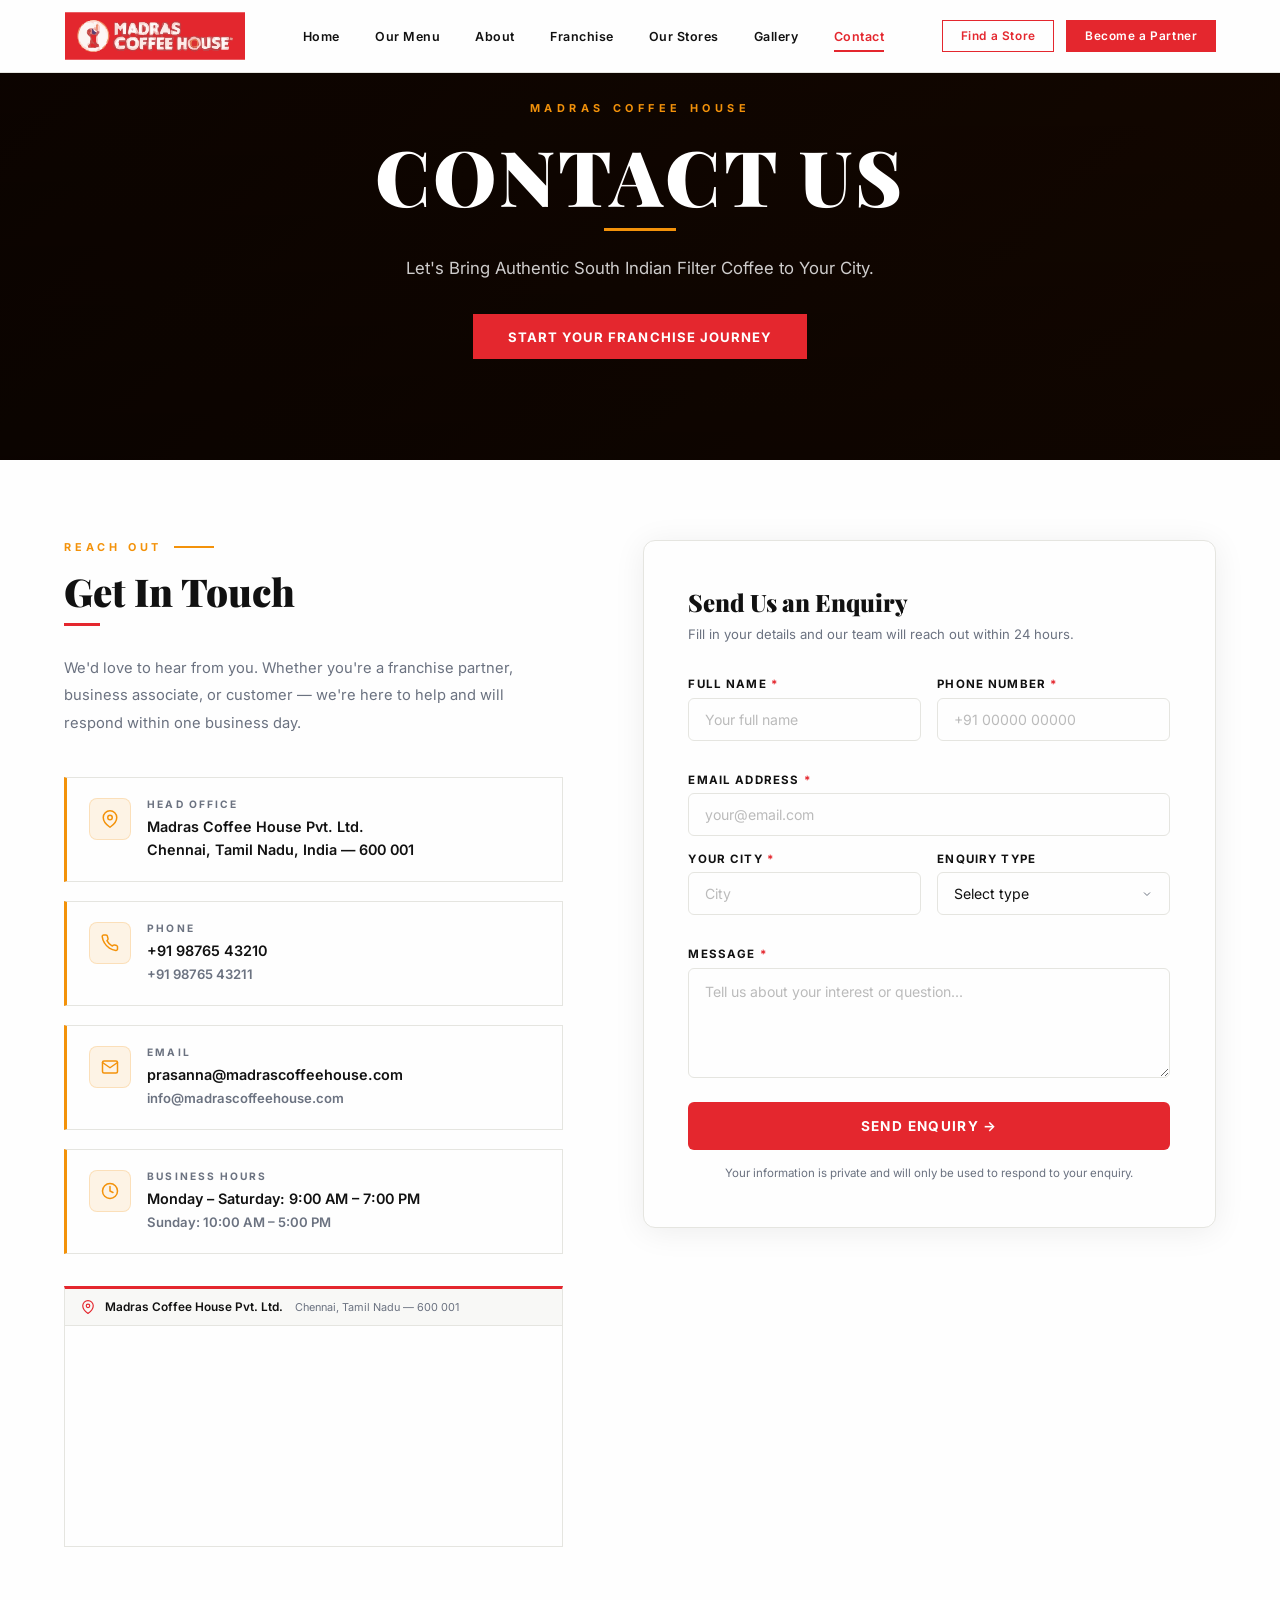
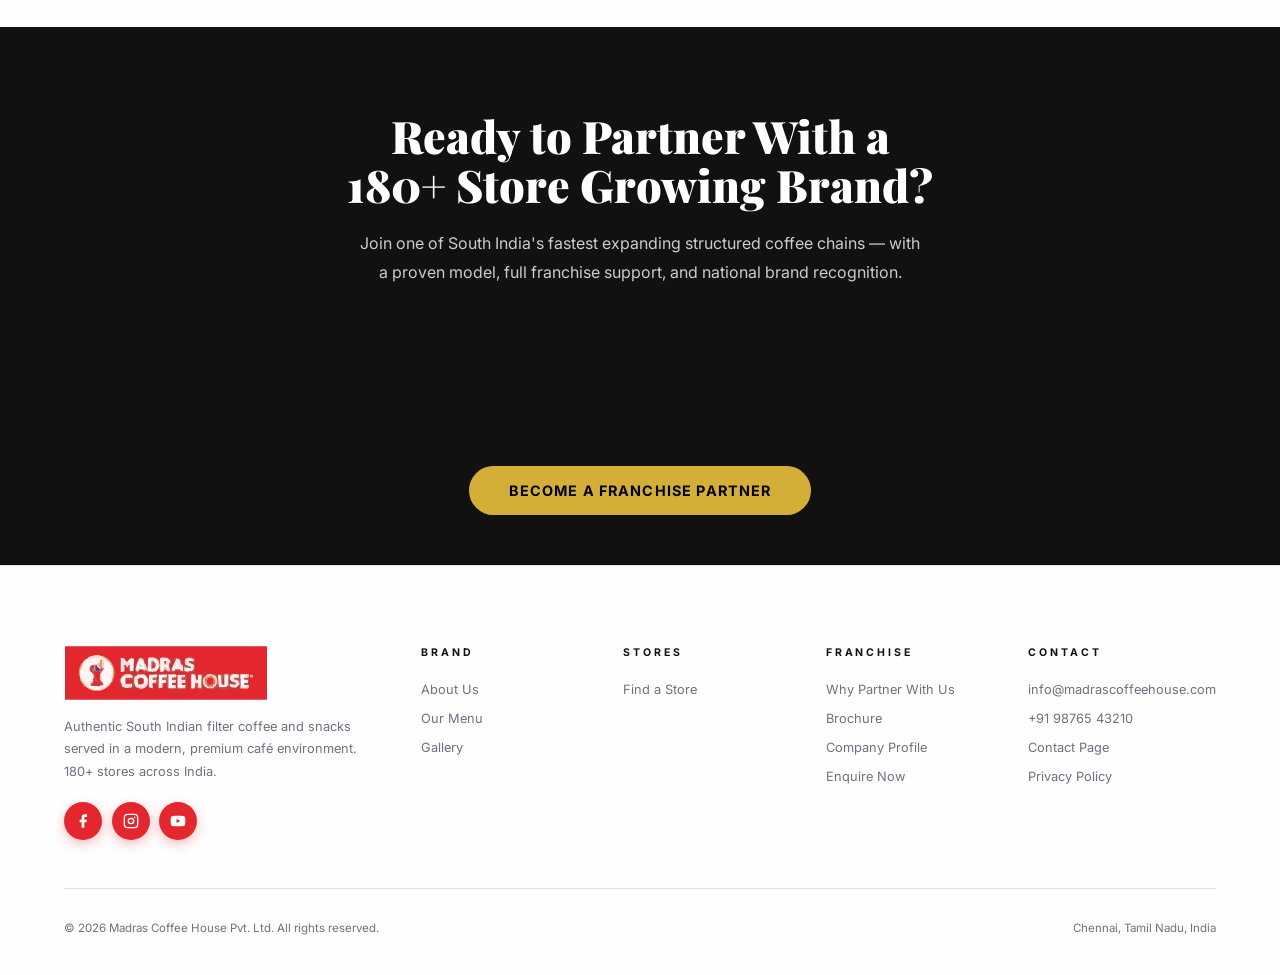
==== commit 0f7b117c: "third" ====
--- a/contact.html
+++ b/contact.html
@@ -1,1595 +1,1564 @@
 ﻿<!doctype html>
 <html lang="en">
-  <head>
-    <meta charset="UTF-8" />
-    <meta name="viewport" content="width=device-width,initial-scale=1.0" />
-    <title>Contact Us — Madras Coffee House</title>
-    <meta
-      name="description"
-      content="Get in touch with Madras Coffee House for franchise enquiries, partnerships, store information, or any questions. We're here to help bring authentic filter coffee to your city."
-    />
-    <link rel="preconnect" href="https://fonts.googleapis.com" />
-    <link
-      href="https://fonts.googleapis.com/css2?family=Playfair+Display:ital,wght@0,700;0,900;1,700&family=Inter:wght@300;400;500;600;700&display=swap"
-      rel="stylesheet"
-    />
-    <style>
-      /* ── DESIGN SYSTEM ─────────────────────────────────── */
-      :root {
-        --red: #e4272e;
-        --orange: #f3920a;
-        --white: #fefefe;
-        --black: #111111;
-        --gray: #6b7280;
-        --light: #f8f8f6;
-        --border: #e5e5e0;
+
+<head>
+  <meta charset="UTF-8" />
+  <meta name="viewport" content="width=device-width,initial-scale=1.0" />
+  <title>Contact Us — Madras Coffee House</title>
+  <meta name="description"
+    content="Get in touch with Madras Coffee House for franchise enquiries, partnerships, store information, or any questions. We're here to help bring authentic filter coffee to your city." />
+  <link rel="preconnect" href="https://fonts.googleapis.com" />
+  <link
+    href="https://fonts.googleapis.com/css2?family=Playfair+Display:ital,wght@0,700;0,900;1,700&family=Inter:wght@300;400;500;600;700&display=swap"
+    rel="stylesheet" />
+  <style>
+    /* ── DESIGN SYSTEM ─────────────────────────────────── */
+    :root {
+      --red: #e4272e;
+      --orange: #f3920a;
+      --white: #fefefe;
+      --black: #111111;
+      --gray: #6b7280;
+      --light: #f8f8f6;
+      --border: #e5e5e0;
+    }
+
+    *,
+    *::before,
+    *::after {
+      margin: 0;
+      padding: 0;
+      box-sizing: border-box;
+    }
+
+    html {
+      scroll-behavior: smooth;
+      font-size: 16px;
+    }
+
+    body {
+      background: var(--white);
+      color: var(--black);
+      font-family: "Inter", sans-serif;
+      overflow-x: hidden;
+    }
+
+    /* ── NAVBAR ────────────────────────────────────────── */
+    nav#nav {
+      position: fixed;
+      top: 0;
+      left: 0;
+      width: 100%;
+      z-index: 1000;
+      padding: 0 5%;
+      height: 72px;
+      display: flex;
+      align-items: center;
+      justify-content: space-between;
+      transition:
+        background 0.35s,
+        box-shadow 0.35s,
+        height 0.35s;
+      background: var(--white);
+      box-shadow: 0 1px 0 var(--border);
+    }
+
+    #nav.scrolled {
+      height: 64px;
+    }
+
+    .logo {
+      display: flex;
+      align-items: center;
+      text-decoration: none;
+      flex-shrink: 0;
+    }
+
+    .logo img {
+      height: 48px;
+      width: auto;
+      display: block;
+      object-fit: contain;
+      transition: transform 0.3s ease;
+    }
+
+    .logo img:hover {
+      transform: scale(1.04);
+    }
+
+    .nav-center {
+      display: flex;
+      gap: 0;
+      list-style: none;
+      margin: 0;
+      padding: 0;
+      align-items: center;
+    }
+
+    .nav-center li {
+      list-style: none;
+      display: flex;
+      align-items: center;
+    }
+
+    .nav-center a {
+      display: inline-flex;
+      align-items: center;
+      padding: 0.5rem 1.1rem;
+      font-size: 0.78rem;
+      font-weight: 600;
+      letter-spacing: 0.04em;
+      color: var(--black);
+      text-decoration: none;
+      position: relative;
+      transition: color 0.25s;
+      font-family: "Inter", sans-serif;
+    }
+
+    .nav-center a::after {
+      content: "";
+      position: absolute;
+      left: 1.1rem;
+      right: 1.1rem;
+      bottom: 0;
+      height: 2px;
+      background: var(--red);
+      transform: scaleX(0);
+      transition: transform 0.3s cubic-bezier(0.25, 0.46, 0.45, 0.94);
+    }
+
+    .nav-center a:hover,
+    .nav-center a.active {
+      color: var(--red);
+    }
+
+    .nav-center a:hover::after,
+    .nav-center a.active::after {
+      transform: scaleX(1);
+    }
+
+    .nav-right {
+      display: flex;
+      gap: 0.75rem;
+      align-items: center;
+      flex-shrink: 0;
+    }
+
+    .btn-outline-nav {
+      background: transparent;
+      color: var(--red);
+      border: 1.5px solid var(--red);
+      padding: 0.48rem 1.1rem;
+      font-size: 0.74rem;
+      font-weight: 600;
+      letter-spacing: 0.05em;
+      cursor: pointer;
+      transition: all 0.25s;
+      text-decoration: none;
+    }
+
+    .btn-outline-nav:hover {
+      background: var(--red);
+      color: #fff;
+    }
+
+    .btn-solid-nav {
+      background: var(--red);
+      color: #fff;
+      border: 1.5px solid var(--red);
+      padding: 0.48rem 1.1rem;
+      font-size: 0.74rem;
+      font-weight: 600;
+      letter-spacing: 0.05em;
+      cursor: pointer;
+      transition: all 0.25s;
+      text-decoration: none;
+    }
+
+    .btn-solid-nav:hover {
+      background: #c41f25;
+      border-color: #c41f25;
+    }
+
+    .mobile-menu-btn {
+      display: none;
+      flex-direction: column;
+      gap: 5px;
+      cursor: pointer;
+      padding: 8px;
+      border: none;
+      background: transparent;
+    }
+
+    .mobile-menu-btn span {
+      display: block;
+      width: 22px;
+      height: 2px;
+      background: var(--black);
+      transition: all 0.3s;
+    }
+
+    .mobile-nav {
+      display: none;
+      position: fixed;
+      top: 0;
+      left: 0;
+      width: 100%;
+      height: 100vh;
+      background: var(--white);
+      z-index: 999;
+      flex-direction: column;
+      align-items: center;
+      justify-content: center;
+      gap: 2rem;
+    }
+
+    .mobile-nav.open {
+      display: flex;
+    }
+
+    .mobile-nav a {
+      font-size: 1.3rem;
+      font-weight: 700;
+      color: var(--black);
+      text-decoration: none;
+      letter-spacing: 0.04em;
+      transition: color 0.2s;
+    }
+
+    .mobile-nav a:hover {
+      color: var(--red);
+    }
+
+    .mobile-nav-close {
+      position: absolute;
+      top: 1.5rem;
+      right: 5%;
+      font-size: 1.8rem;
+      cursor: pointer;
+      color: var(--black);
+      border: none;
+      background: transparent;
+    }
+
+    /* ── REVEAL ANIMATIONS ─────────────────────────────── */
+    .fade-up {
+      opacity: 0;
+      transform: translateY(28px);
+      transition:
+        opacity 0.75s cubic-bezier(0.25, 0.46, 0.45, 0.94),
+        transform 0.75s cubic-bezier(0.25, 0.46, 0.45, 0.94);
+    }
+
+    .fade-up.in {
+      opacity: 1;
+      transform: translateY(0);
+    }
+
+    .fade-in {
+      opacity: 0;
+      transition: opacity 0.8s ease;
+    }
+
+    .fade-in.in {
+      opacity: 1;
+    }
+
+    .slide-left {
+      opacity: 0;
+      transform: translateX(-30px);
+      transition:
+        opacity 0.75s cubic-bezier(0.25, 0.46, 0.45, 0.94),
+        transform 0.75s cubic-bezier(0.25, 0.46, 0.45, 0.94);
+    }
+
+    .slide-left.in {
+      opacity: 1;
+      transform: translateX(0);
+    }
+
+    .slide-right {
+      opacity: 0;
+      transform: translateX(30px);
+      transition:
+        opacity 0.75s cubic-bezier(0.25, 0.46, 0.45, 0.94),
+        transform 0.75s cubic-bezier(0.25, 0.46, 0.45, 0.94);
+    }
+
+    .slide-right.in {
+      opacity: 1;
+      transform: translateX(0);
+    }
+
+    .d1 {
+      transition-delay: 0.1s;
+    }
+
+    .d2 {
+      transition-delay: 0.2s;
+    }
+
+    .d3 {
+      transition-delay: 0.3s;
+    }
+
+    .d4 {
+      transition-delay: 0.4s;
+    }
+
+    /* ── HERO ──────────────────────────────────────────── */
+    #contact-hero {
+      position: relative;
+      min-height: 460px;
+      padding: 100px 5%;
+      background:
+        url("https://madrascoffeehouse.com/wp-content/uploads/2023/08/about-hero.jpg") center/cover no-repeat,
+        linear-gradient(135deg, #1a0800, #2d1000);
+      display: flex;
+      align-items: center;
+      justify-content: center;
+      text-align: center;
+      overflow: hidden;
+    }
+
+    .hero-overlay {
+      position: absolute;
+      inset: 0;
+      background: linear-gradient(to bottom,
+          rgba(0, 0, 0, 0.55) 0%,
+          rgba(0, 0, 0, 0.65) 100%);
+    }
+
+    .hero-content {
+      position: relative;
+      z-index: 2;
+      max-width: 760px;
+    }
+
+    .hero-eyebrow {
+      font-size: 0.68rem;
+      font-weight: 700;
+      letter-spacing: 0.42em;
+      text-transform: uppercase;
+      color: var(--orange);
+      margin-bottom: 1.4rem;
+      opacity: 0;
+      animation: fadeSlideUp 0.8s 0.2s forwards;
+    }
+
+    .hero-title {
+      font-family: "Playfair Display", serif;
+      font-size: clamp(2.8rem, 6vw, 5.2rem);
+      font-weight: 900;
+      color: #fff;
+      letter-spacing: 0.04em;
+      text-transform: uppercase;
+      line-height: 1;
+      margin-bottom: 0.9rem;
+      opacity: 0;
+      animation: fadeSlideUp 0.8s 0.4s forwards;
+    }
+
+    .hero-underline {
+      width: 72px;
+      height: 3px;
+      background: var(--orange);
+      margin: 0 auto 1.4rem;
+      opacity: 0;
+      animation: fadeSlideUp 0.8s 0.6s forwards;
+    }
+
+    .hero-sub {
+      font-size: 1.05rem;
+      color: rgba(255, 255, 255, 0.8);
+      line-height: 1.7;
+      max-width: 520px;
+      margin: 0 auto 2rem;
+      opacity: 0;
+      animation: fadeSlideUp 0.8s 0.75s forwards;
+    }
+
+    .hero-btn {
+      display: inline-block;
+      background: var(--red);
+      color: #fff;
+      padding: 0.9rem 2.2rem;
+      font-size: 0.82rem;
+      font-weight: 700;
+      letter-spacing: 0.08em;
+      text-transform: uppercase;
+      text-decoration: none;
+      border: none;
+      cursor: pointer;
+      transition:
+        background 0.25s,
+        transform 0.2s,
+        box-shadow 0.25s;
+      opacity: 0;
+      animation: fadeSlideUp 0.8s 0.9s forwards;
+    }
+
+    .hero-btn:hover {
+      background: #c41f25;
+      transform: translateY(-3px);
+      box-shadow: 0 10px 28px rgba(228, 39, 46, 0.3);
+    }
+
+    @keyframes fadeSlideUp {
+      from {
+        opacity: 0;
+        transform: translateY(20px);
       }
-      *,
-      *::before,
-      *::after {
-        margin: 0;
-        padding: 0;
-        box-sizing: border-box;
-      }
-      html {
-        scroll-behavior: smooth;
-        font-size: 16px;
-      }
-      body {
-        background: var(--white);
-        color: var(--black);
-        font-family: "Inter", sans-serif;
-        overflow-x: hidden;
-      }
-
-      /* ── NAVBAR ────────────────────────────────────────── */
-      nav#nav {
-        position: fixed;
-        top: 0;
-        left: 0;
-        width: 100%;
-        z-index: 1000;
-        padding: 0 5%;
-        height: 72px;
-        display: flex;
-        align-items: center;
-        justify-content: space-between;
-        transition:
-          background 0.35s,
-          box-shadow 0.35s,
-          height 0.35s;
-        background: var(--white);
-        box-shadow: 0 1px 0 var(--border);
-      }
-      #nav.scrolled {
-        height: 64px;
-      }
-      .logo {
-        display: flex;
-        align-items: center;
-        text-decoration: none;
-        flex-shrink: 0;
-      }
-      .logo img {
-        height: 48px;
-        width: auto;
-        display: block;
-        object-fit: contain;
-        transition: transform 0.3s ease;
-      }
-      .logo img:hover {
-        transform: scale(1.04);
-      }
-      .nav-center {
-        display: flex;
-        gap: 0;
-        list-style: none;
-        margin: 0;
-        padding: 0;
-        align-items: center;
-      }
-      .nav-center li {
-        list-style: none;
-        display: flex;
-        align-items: center;
-      }
-      .nav-center a {
-        display: inline-flex;
-        align-items: center;
-        padding: 0.5rem 1.1rem;
-        font-size: 0.78rem;
-        font-weight: 600;
-        letter-spacing: 0.04em;
-        color: var(--black);
-        text-decoration: none;
-        position: relative;
-        transition: color 0.25s;
-        font-family: "Inter", sans-serif;
-      }
-      .nav-center a::after {
-        content: "";
-        position: absolute;
-        left: 1.1rem;
-        right: 1.1rem;
-        bottom: 0;
-        height: 2px;
-        background: var(--red);
-        transform: scaleX(0);
-        transition: transform 0.3s cubic-bezier(0.25, 0.46, 0.45, 0.94);
-      }
-      .nav-center a:hover,
-      .nav-center a.active {
-        color: var(--red);
-      }
-      .nav-center a:hover::after,
-      .nav-center a.active::after {
-        transform: scaleX(1);
-      }
-      .nav-right {
-        display: flex;
-        gap: 0.75rem;
-        align-items: center;
-        flex-shrink: 0;
-      }
-      .btn-outline-nav {
-        background: transparent;
-        color: var(--red);
-        border: 1.5px solid var(--red);
-        padding: 0.48rem 1.1rem;
-        font-size: 0.74rem;
-        font-weight: 600;
-        letter-spacing: 0.05em;
-        cursor: pointer;
-        transition: all 0.25s;
-        text-decoration: none;
-      }
-      .btn-outline-nav:hover {
-        background: var(--red);
-        color: #fff;
-      }
-      .btn-solid-nav {
-        background: var(--red);
-        color: #fff;
-        border: 1.5px solid var(--red);
-        padding: 0.48rem 1.1rem;
-        font-size: 0.74rem;
-        font-weight: 600;
-        letter-spacing: 0.05em;
-        cursor: pointer;
-        transition: all 0.25s;
-        text-decoration: none;
-      }
-      .btn-solid-nav:hover {
-        background: #c41f25;
-        border-color: #c41f25;
-      }
-      .mobile-menu-btn {
-        display: none;
-        flex-direction: column;
-        gap: 5px;
-        cursor: pointer;
-        padding: 8px;
-        border: none;
-        background: transparent;
-      }
-      .mobile-menu-btn span {
-        display: block;
-        width: 22px;
-        height: 2px;
-        background: var(--black);
-        transition: all 0.3s;
-      }
-      .mobile-nav {
-        display: none;
-        position: fixed;
-        top: 0;
-        left: 0;
-        width: 100%;
-        height: 100vh;
-        background: var(--white);
-        z-index: 999;
-        flex-direction: column;
-        align-items: center;
-        justify-content: center;
-        gap: 2rem;
-      }
-      .mobile-nav.open {
-        display: flex;
-      }
-      .mobile-nav a {
-        font-size: 1.3rem;
-        font-weight: 700;
-        color: var(--black);
-        text-decoration: none;
-        letter-spacing: 0.04em;
-        transition: color 0.2s;
-      }
-      .mobile-nav a:hover {
-        color: var(--red);
-      }
-      .mobile-nav-close {
-        position: absolute;
-        top: 1.5rem;
-        right: 5%;
-        font-size: 1.8rem;
-        cursor: pointer;
-        color: var(--black);
-        border: none;
-        background: transparent;
-      }
-
-      /* ── REVEAL ANIMATIONS ─────────────────────────────── */
-      .fade-up {
-        opacity: 0;
-        transform: translateY(28px);
-        transition:
-          opacity 0.75s cubic-bezier(0.25, 0.46, 0.45, 0.94),
-          transform 0.75s cubic-bezier(0.25, 0.46, 0.45, 0.94);
-      }
-      .fade-up.in {
+
+      to {
         opacity: 1;
         transform: translateY(0);
       }
-      .fade-in {
-        opacity: 0;
-        transition: opacity 0.8s ease;
+    }
+
+    /* ── MAIN CONTACT SECTION ──────────────────────────── */
+    #contact-main {
+      padding: 80px 5%;
+      background: var(--white);
+    }
+
+    .contact-inner {
+      max-width: 1200px;
+      margin: 0 auto;
+      display: grid;
+      grid-template-columns: 1fr 1.15fr;
+      gap: 5rem;
+      align-items: start;
+    }
+
+    /* Left — info */
+    .sec-eyebrow {
+      font-size: 0.68rem;
+      font-weight: 700;
+      letter-spacing: 0.35em;
+      text-transform: uppercase;
+      color: var(--orange);
+      display: flex;
+      align-items: center;
+      gap: 0.75rem;
+      margin-bottom: 1rem;
+    }
+
+    .sec-eyebrow::after {
+      content: "";
+      flex: 1;
+      max-width: 40px;
+      height: 1.5px;
+      background: var(--orange);
+    }
+
+    .sec-title {
+      font-family: "Playfair Display", serif;
+      font-size: clamp(1.9rem, 3vw, 2.6rem);
+      font-weight: 900;
+      color: var(--black);
+      line-height: 1.1;
+      margin-bottom: 0.7rem;
+    }
+
+    .sec-divider {
+      width: 36px;
+      height: 3px;
+      background: var(--red);
+      margin-bottom: 1.8rem;
+    }
+
+    .contact-intro {
+      font-size: 0.92rem;
+      color: var(--gray);
+      line-height: 1.85;
+      margin-bottom: 2.5rem;
+    }
+
+    /* Info cards */
+    .info-cards {
+      display: flex;
+      flex-direction: column;
+      gap: 1.2rem;
+    }
+
+    .info-card {
+      display: flex;
+      align-items: flex-start;
+      gap: 1rem;
+      padding: 1.25rem 1.4rem;
+      border: 1px solid var(--border);
+      border-left: 3px solid var(--orange);
+      background: var(--white);
+      transition: box-shadow 0.25s;
+    }
+
+    .info-card:hover {
+      box-shadow: 0 4px 20px rgba(0, 0, 0, 0.07);
+    }
+
+    .info-icon {
+      width: 42px;
+      height: 42px;
+      background: rgba(243, 146, 10, 0.1);
+      border: 1px solid rgba(243, 146, 10, 0.2);
+      border-radius: 8px;
+      display: flex;
+      align-items: center;
+      justify-content: center;
+      flex-shrink: 0;
+    }
+
+    .info-icon svg {
+      width: 18px;
+      height: 18px;
+      stroke: var(--orange);
+      fill: none;
+      stroke-width: 2;
+      stroke-linecap: round;
+      stroke-linejoin: round;
+    }
+
+    .info-label {
+      font-size: 0.64rem;
+      font-weight: 700;
+      letter-spacing: 0.2em;
+      text-transform: uppercase;
+      color: var(--gray);
+      margin-bottom: 0.3rem;
+      display: block;
+    }
+
+    .info-value {
+      font-size: 0.9rem;
+      font-weight: 600;
+      color: var(--black);
+      line-height: 1.6;
+    }
+
+    .info-value a {
+      color: var(--black);
+      text-decoration: none;
+      transition: color 0.2s;
+    }
+
+    .info-value a:hover {
+      color: var(--red);
+    }
+
+    /* Map embed */
+    .map-wrap {
+      margin-top: 2rem;
+      border: 1px solid var(--border);
+      border-top: 3px solid var(--red);
+      overflow: hidden;
+    }
+
+    .map-label {
+      background: var(--light);
+      padding: 0.7rem 1rem;
+      display: flex;
+      align-items: center;
+      gap: 0.6rem;
+      border-bottom: 1px solid var(--border);
+    }
+
+    .map-label svg {
+      width: 14px;
+      height: 14px;
+      stroke: var(--red);
+      fill: none;
+      stroke-width: 2;
+      stroke-linecap: round;
+      stroke-linejoin: round;
+      flex-shrink: 0;
+    }
+
+    .map-label span {
+      font-size: 0.74rem;
+      font-weight: 600;
+      color: var(--black);
+    }
+
+    .map-label small {
+      font-size: 0.68rem;
+      color: var(--gray);
+      margin-left: 0.2rem;
+    }
+
+    .map-wrap iframe {
+      display: block;
+      width: 100%;
+      height: 220px;
+      border: none;
+    }
+
+    /* Right — form */
+    .contact-form-wrap {
+      background: var(--white);
+      border: 1px solid var(--border);
+      border-radius: 12px;
+      padding: 2.8rem;
+      box-shadow: 0 4px 32px rgba(0, 0, 0, 0.07);
+    }
+
+    .form-title {
+      font-family: "Playfair Display", serif;
+      font-size: 1.5rem;
+      font-weight: 900;
+      color: var(--black);
+      margin-bottom: 0.4rem;
+    }
+
+    .form-sub {
+      font-size: 0.82rem;
+      color: var(--gray);
+      margin-bottom: 2rem;
+      line-height: 1.6;
+    }
+
+    .form-row {
+      display: grid;
+      grid-template-columns: 1fr 1fr;
+      gap: 1rem;
+      margin-bottom: 1rem;
+    }
+
+    .form-group {
+      display: flex;
+      flex-direction: column;
+      gap: 0.4rem;
+      margin-bottom: 1rem;
+    }
+
+    .form-group label {
+      font-size: 0.72rem;
+      font-weight: 700;
+      letter-spacing: 0.1em;
+      text-transform: uppercase;
+      color: var(--black);
+    }
+
+    .form-group input,
+    .form-group select,
+    .form-group textarea {
+      padding: 0.75rem 1rem;
+      border: 1.5px solid var(--border);
+      border-radius: 6px;
+      font-size: 0.88rem;
+      font-family: "Inter", sans-serif;
+      color: var(--black);
+      background: var(--white);
+      transition:
+        border-color 0.25s,
+        box-shadow 0.25s;
+      outline: none;
+      width: 100%;
+    }
+
+    .form-group input:focus,
+    .form-group select:focus,
+    .form-group textarea:focus {
+      border-color: var(--red);
+      box-shadow: 0 0 0 3px rgba(228, 39, 46, 0.08);
+    }
+
+    .form-group textarea {
+      resize: vertical;
+      min-height: 110px;
+      line-height: 1.6;
+    }
+
+    .form-group select {
+      appearance: none;
+      background-image: url("data:image/svg+xml,%3Csvg xmlns='http://www.w3.org/2000/svg' width='12' height='12' viewBox='0 0 24 24' fill='none' stroke='%236b7280' stroke-width='2'%3E%3Cpolyline points='6 9 12 15 18 9'%3E%3C/polyline%3E%3C/svg%3E");
+      background-repeat: no-repeat;
+      background-position: right 1rem center;
+      cursor: pointer;
+    }
+
+    .form-group input::placeholder,
+    .form-group textarea::placeholder {
+      color: #bbb;
+    }
+
+    .btn-submit {
+      width: 100%;
+      background: var(--red);
+      color: #fff;
+      border: none;
+      padding: 1rem;
+      font-size: 0.85rem;
+      font-weight: 700;
+      letter-spacing: 0.1em;
+      text-transform: uppercase;
+      cursor: pointer;
+      border-radius: 6px;
+      transition:
+        background 0.25s,
+        transform 0.2s,
+        box-shadow 0.25s;
+      font-family: "Inter", sans-serif;
+      margin-top: 0.5rem;
+    }
+
+    .btn-submit:hover {
+      background: #c41f25;
+      transform: translateY(-3px);
+      box-shadow: 0 10px 28px rgba(228, 39, 46, 0.25);
+    }
+
+    .btn-submit:active {
+      transform: translateY(0);
+    }
+
+    .form-note {
+      font-size: 0.72rem;
+      color: var(--gray);
+      text-align: center;
+      margin-top: 0.9rem;
+      line-height: 1.6;
+    }
+
+    /* Success message */
+    .form-success {
+      display: none;
+      text-align: center;
+      padding: 2rem 1rem;
+    }
+
+    .form-success svg {
+      width: 52px;
+      height: 52px;
+      stroke: var(--red);
+      fill: none;
+      stroke-width: 1.8;
+      stroke-linecap: round;
+      stroke-linejoin: round;
+      margin: 0 auto 1rem;
+      display: block;
+    }
+
+    .form-success h3 {
+      font-family: "Playfair Display", serif;
+      font-size: 1.4rem;
+      font-weight: 900;
+      color: var(--black);
+      margin-bottom: 0.5rem;
+    }
+
+    .form-success p {
+      font-size: 0.85rem;
+      color: var(--gray);
+      line-height: 1.7;
+    }
+
+    /* ── URGENCY STRIP (READY TO PARTNER) ──────────────── */
+    #urgency {
+      padding: 80px 5%;
+      background: var(--light);
+      border-top: 1px solid var(--border);
+      border-bottom: 1px solid var(--border);
+      text-align: center;
+    }
+
+    .urgency-inner {
+      max-width: 780px;
+      margin: 0 auto;
+    }
+
+    .urgency-eyebrow {
+      font-size: 0.68rem;
+      font-weight: 700;
+      letter-spacing: 0.38em;
+      text-transform: uppercase;
+      color: var(--orange);
+      margin-bottom: 1.2rem;
+    }
+
+    .urgency-title {
+      font-family: "Playfair Display", serif;
+      font-size: clamp(1.8rem, 3.5vw, 2.8rem);
+      font-weight: 900;
+      color: var(--black);
+      line-height: 1.15;
+      margin-bottom: 1rem;
+    }
+
+    .urgency-sub {
+      font-size: 0.95rem;
+      color: var(--gray);
+      line-height: 1.8;
+      max-width: 560px;
+      margin: 0 auto 2rem;
+    }
+
+    .urgency-stats {
+      display: flex;
+      gap: 3rem;
+      justify-content: center;
+      flex-wrap: wrap;
+      margin-bottom: 2.5rem;
+      padding-bottom: 2.5rem;
+      border-bottom: 1px solid var(--border);
+    }
+
+    .ustat {
+      text-align: center;
+    }
+
+    .ustat-num {
+      font-family: "Playfair Display", serif;
+      font-size: 2.2rem;
+      font-weight: 900;
+      color: var(--black);
+      line-height: 1;
+    }
+
+    .ustat-num span {
+      color: var(--red);
+    }
+
+    .ustat-lbl {
+      font-size: 0.68rem;
+      font-weight: 600;
+      letter-spacing: 0.12em;
+      text-transform: uppercase;
+      color: var(--gray);
+      margin-top: 0.25rem;
+    }
+
+    .btn-urgency {
+      display: inline-block;
+      background: var(--red);
+      color: #fff;
+      padding: 0.95rem 2.5rem;
+      font-size: 0.84rem;
+      font-weight: 700;
+      letter-spacing: 0.09em;
+      text-transform: uppercase;
+      text-decoration: none;
+      border: none;
+      cursor: pointer;
+      transition:
+        background 0.25s,
+        transform 0.2s,
+        box-shadow 0.25s;
+    }
+
+    .btn-urgency:hover {
+      background: #c41f25;
+      transform: translateY(-3px);
+      box-shadow: 0 10px 28px rgba(228, 39, 46, 0.25);
+    }
+
+    /* ── FOOTER ────────────────────────────────────────── */
+    footer {
+      background: var(--white);
+      border-top: 1px solid var(--border);
+      padding: 80px 5% 40px;
+    }
+
+    .footer-inner {
+      max-width: 1280px;
+      margin: 0 auto;
+    }
+
+    .footer-top {
+      display: grid;
+      grid-template-columns: 2fr 1fr 1fr 1fr 1fr;
+      gap: 3rem;
+      margin-bottom: 3rem;
+    }
+
+    .footer-brand p {
+      font-size: 0.8rem;
+      color: var(--gray);
+      line-height: 1.75;
+      margin: 1rem 0 1.2rem;
+    }
+
+    .footer-socials {
+      display: flex;
+      gap: 0.6rem;
+    }
+
+    .fsoc {
+      width: 38px;
+      height: 38px;
+      border-radius: 50%;
+      background: var(--red);
+      display: flex;
+      align-items: center;
+      justify-content: center;
+      text-decoration: none;
+      transition: all 0.3s;
+      box-shadow: 0 4px 12px rgba(228, 39, 46, 0.3);
+      flex-shrink: 0;
+    }
+
+    .fsoc:hover {
+      background: var(--orange);
+      transform: scale(1.1);
+      box-shadow: 0 6px 18px rgba(243, 146, 10, 0.4);
+    }
+
+    .fsoc svg {
+      width: 16px;
+      height: 16px;
+      flex-shrink: 0;
+    }
+
+    .footer-col h5 {
+      font-size: 0.66rem;
+      font-weight: 700;
+      letter-spacing: 0.28em;
+      text-transform: uppercase;
+      color: var(--black);
+      margin-bottom: 1.2rem;
+    }
+
+    .footer-col ul {
+      list-style: none;
+      display: flex;
+      flex-direction: column;
+      gap: 0.55rem;
+    }
+
+    .footer-col a {
+      font-size: 0.8rem;
+      color: var(--gray);
+      text-decoration: none;
+      transition: color 0.25s;
+    }
+
+    .footer-col a:hover {
+      color: var(--red);
+    }
+
+    .footer-bottom {
+      display: flex;
+      align-items: center;
+      justify-content: space-between;
+      padding-top: 2rem;
+      border-top: 1px solid var(--border);
+      flex-wrap: wrap;
+      gap: 0.75rem;
+    }
+
+    .footer-bottom p {
+      font-size: 0.72rem;
+      color: var(--gray);
+    }
+
+    .footer-bottom a {
+      font-size: 0.72rem;
+      color: var(--gray);
+      text-decoration: none;
+    }
+
+    .footer-bottom a:hover {
+      color: var(--red);
+    }
+
+
+
+    /* ── RESPONSIVE ────────────────────────────────────── */
+    @media (max-width: 1024px) {
+      .contact-inner {
+        grid-template-columns: 1fr;
+        gap: 3rem;
       }
-      .fade-in.in {
-        opacity: 1;
+
+      .footer-top {
+        grid-template-columns: 1fr 1fr;
       }
-      .slide-left {
-        opacity: 0;
-        transform: translateX(-30px);
-        transition:
-          opacity 0.75s cubic-bezier(0.25, 0.46, 0.45, 0.94),
-          transform 0.75s cubic-bezier(0.25, 0.46, 0.45, 0.94);
+
+      nav {
+        padding: 0 4%;
       }
-      .slide-left.in {
-        opacity: 1;
-        transform: translateX(0);
+    }
+
+    @media (max-width: 640px) {
+      .footer-top {
+        grid-template-columns: 1fr;
       }
-      .slide-right {
-        opacity: 0;
-        transform: translateX(30px);
-        transition:
-          opacity 0.75s cubic-bezier(0.25, 0.46, 0.45, 0.94),
-          transform 0.75s cubic-bezier(0.25, 0.46, 0.45, 0.94);
+
+      .form-row {
+        grid-template-columns: 1fr;
       }
-      .slide-right.in {
-        opacity: 1;
-        transform: translateX(0);
+
+      .urgency-stats {
+        gap: 2rem;
       }
-      .d1 {
-        transition-delay: 0.1s;
+
+      nav {
+        padding: 0 4%;
       }
-      .d2 {
-        transition-delay: 0.2s;
+
+      .nav-center,
+      .nav-right .btn-outline-nav {
+        display: none;
       }
-      .d3 {
-        transition-delay: 0.3s;
+
+      .mobile-menu-btn {
+        display: flex;
       }
-      .d4 {
-        transition-delay: 0.4s;
+
+      #contact-hero {
+        height: 72vh;
       }
 
-      /* ── HERO ──────────────────────────────────────────── */
-      #contact-hero {
-        position: relative;
-        min-height: 460px;
-        padding: 100px 5%;
-        background:
-          url("https://madrascoffeehouse.com/wp-content/uploads/2023/08/about-hero.jpg")
-            center/cover no-repeat,
-          linear-gradient(135deg, #1a0800, #2d1000);
-        display: flex;
-        align-items: center;
-        justify-content: center;
-        text-align: center;
-        overflow: hidden;
+      .contact-form-wrap {
+        padding: 1.8rem 1.4rem;
       }
-      .hero-overlay {
-        position: absolute;
-        inset: 0;
-        background: linear-gradient(
-          to bottom,
-          rgba(0, 0, 0, 0.55) 0%,
-          rgba(0, 0, 0, 0.65) 100%
-        );
-      }
-      .hero-content {
-        position: relative;
-        z-index: 2;
-        max-width: 760px;
-      }
-      .hero-eyebrow {
-        font-size: 0.68rem;
-        font-weight: 700;
-        letter-spacing: 0.42em;
-        text-transform: uppercase;
-        color: var(--orange);
-        margin-bottom: 1.4rem;
-        opacity: 0;
-        animation: fadeSlideUp 0.8s 0.2s forwards;
-      }
-      .hero-title {
-        font-family: "Playfair Display", serif;
-        font-size: clamp(2.8rem, 6vw, 5.2rem);
-        font-weight: 900;
-        color: #fff;
-        letter-spacing: 0.04em;
-        text-transform: uppercase;
-        line-height: 1;
-        margin-bottom: 0.9rem;
-        opacity: 0;
-        animation: fadeSlideUp 0.8s 0.4s forwards;
-      }
-      .hero-underline {
-        width: 72px;
-        height: 3px;
-        background: var(--orange);
-        margin: 0 auto 1.4rem;
-        opacity: 0;
-        animation: fadeSlideUp 0.8s 0.6s forwards;
-      }
-      .hero-sub {
-        font-size: 1.05rem;
-        color: rgba(255, 255, 255, 0.8);
-        line-height: 1.7;
-        max-width: 520px;
-        margin: 0 auto 2rem;
-        opacity: 0;
-        animation: fadeSlideUp 0.8s 0.75s forwards;
-      }
-      .hero-btn {
-        display: inline-block;
-        background: var(--red);
-        color: #fff;
-        padding: 0.9rem 2.2rem;
-        font-size: 0.82rem;
-        font-weight: 700;
-        letter-spacing: 0.08em;
-        text-transform: uppercase;
-        text-decoration: none;
-        border: none;
-        cursor: pointer;
-        transition:
-          background 0.25s,
-          transform 0.2s,
-          box-shadow 0.25s;
-        opacity: 0;
-        animation: fadeSlideUp 0.8s 0.9s forwards;
-      }
-      .hero-btn:hover {
-        background: #c41f25;
-        transform: translateY(-3px);
-        box-shadow: 0 10px 28px rgba(228, 39, 46, 0.3);
-      }
-      @keyframes fadeSlideUp {
-        from {
-          opacity: 0;
-          transform: translateY(20px);
-        }
-        to {
-          opacity: 1;
-          transform: translateY(0);
-        }
-      }
-
-      /* ── MAIN CONTACT SECTION ──────────────────────────── */
-      #contact-main {
-        padding: 80px 5%;
-        background: var(--white);
-      }
-      .contact-inner {
-        max-width: 1200px;
-        margin: 0 auto;
-        display: grid;
-        grid-template-columns: 1fr 1.15fr;
-        gap: 5rem;
-        align-items: start;
-      }
-
-      /* Left — info */
-      .sec-eyebrow {
-        font-size: 0.68rem;
-        font-weight: 700;
-        letter-spacing: 0.35em;
-        text-transform: uppercase;
-        color: var(--orange);
-        display: flex;
-        align-items: center;
-        gap: 0.75rem;
-        margin-bottom: 1rem;
-      }
-      .sec-eyebrow::after {
-        content: "";
-        flex: 1;
-        max-width: 40px;
-        height: 1.5px;
-        background: var(--orange);
-      }
-      .sec-title {
-        font-family: "Playfair Display", serif;
-        font-size: clamp(1.9rem, 3vw, 2.6rem);
-        font-weight: 900;
-        color: var(--black);
-        line-height: 1.1;
-        margin-bottom: 0.7rem;
-      }
-      .sec-divider {
-        width: 36px;
-        height: 3px;
-        background: var(--red);
-        margin-bottom: 1.8rem;
-      }
-      .contact-intro {
-        font-size: 0.92rem;
-        color: var(--gray);
-        line-height: 1.85;
-        margin-bottom: 2.5rem;
-      }
-
-      /* Info cards */
-      .info-cards {
-        display: flex;
-        flex-direction: column;
-        gap: 1.2rem;
-      }
-      .info-card {
-        display: flex;
-        align-items: flex-start;
-        gap: 1rem;
-        padding: 1.25rem 1.4rem;
-        border: 1px solid var(--border);
-        border-left: 3px solid var(--orange);
-        background: var(--white);
-        transition: box-shadow 0.25s;
-      }
-      .info-card:hover {
-        box-shadow: 0 4px 20px rgba(0, 0, 0, 0.07);
-      }
-      .info-icon {
-        width: 42px;
-        height: 42px;
-        background: rgba(243, 146, 10, 0.1);
-        border: 1px solid rgba(243, 146, 10, 0.2);
-        border-radius: 8px;
-        display: flex;
-        align-items: center;
-        justify-content: center;
-        flex-shrink: 0;
-      }
-      .info-icon svg {
-        width: 18px;
-        height: 18px;
-        stroke: var(--orange);
-        fill: none;
-        stroke-width: 2;
-        stroke-linecap: round;
-        stroke-linejoin: round;
-      }
-
-      .info-label {
-        font-size: 0.64rem;
-        font-weight: 700;
-        letter-spacing: 0.2em;
-        text-transform: uppercase;
-        color: var(--gray);
-        margin-bottom: 0.3rem;
-        display: block;
-      }
-      .info-value {
-        font-size: 0.9rem;
-        font-weight: 600;
-        color: var(--black);
-        line-height: 1.6;
-      }
-      .info-value a {
-        color: var(--black);
-        text-decoration: none;
-        transition: color 0.2s;
-      }
-      .info-value a:hover {
-        color: var(--red);
-      }
-
-      /* Map embed */
-      .map-wrap {
-        margin-top: 2rem;
-        border: 1px solid var(--border);
-        border-top: 3px solid var(--red);
-        overflow: hidden;
-      }
-      .map-label {
-        background: var(--light);
-        padding: 0.7rem 1rem;
-        display: flex;
-        align-items: center;
-        gap: 0.6rem;
-        border-bottom: 1px solid var(--border);
-      }
-      .map-label svg {
-        width: 14px;
-        height: 14px;
-        stroke: var(--red);
-        fill: none;
-        stroke-width: 2;
-        stroke-linecap: round;
-        stroke-linejoin: round;
-        flex-shrink: 0;
-      }
-      .map-label span {
-        font-size: 0.74rem;
-        font-weight: 600;
-        color: var(--black);
-      }
-      .map-label small {
-        font-size: 0.68rem;
-        color: var(--gray);
-        margin-left: 0.2rem;
-      }
-      .map-wrap iframe {
-        display: block;
-        width: 100%;
-        height: 220px;
-        border: none;
-      }
-
-      /* Right — form */
-      .contact-form-wrap {
-        background: var(--white);
-        border: 1px solid var(--border);
-        border-radius: 12px;
-        padding: 2.8rem;
-        box-shadow: 0 4px 32px rgba(0, 0, 0, 0.07);
-      }
-      .form-title {
-        font-family: "Playfair Display", serif;
-        font-size: 1.5rem;
-        font-weight: 900;
-        color: var(--black);
-        margin-bottom: 0.4rem;
-      }
-      .form-sub {
-        font-size: 0.82rem;
-        color: var(--gray);
-        margin-bottom: 2rem;
-        line-height: 1.6;
-      }
-      .form-row {
-        display: grid;
-        grid-template-columns: 1fr 1fr;
-        gap: 1rem;
-        margin-bottom: 1rem;
-      }
-      .form-group {
-        display: flex;
-        flex-direction: column;
-        gap: 0.4rem;
-        margin-bottom: 1rem;
-      }
-      .form-group label {
-        font-size: 0.72rem;
-        font-weight: 700;
-        letter-spacing: 0.1em;
-        text-transform: uppercase;
-        color: var(--black);
-      }
-      .form-group input,
-      .form-group select,
-      .form-group textarea {
-        padding: 0.75rem 1rem;
-        border: 1.5px solid var(--border);
-        border-radius: 6px;
-        font-size: 0.88rem;
-        font-family: "Inter", sans-serif;
-        color: var(--black);
-        background: var(--white);
-        transition:
-          border-color 0.25s,
-          box-shadow 0.25s;
-        outline: none;
-        width: 100%;
-      }
-      .form-group input:focus,
-      .form-group select:focus,
-      .form-group textarea:focus {
-        border-color: var(--red);
-        box-shadow: 0 0 0 3px rgba(228, 39, 46, 0.08);
-      }
-      .form-group textarea {
-        resize: vertical;
-        min-height: 110px;
-        line-height: 1.6;
-      }
-      .form-group select {
-        appearance: none;
-        background-image: url("data:image/svg+xml,%3Csvg xmlns='http://www.w3.org/2000/svg' width='12' height='12' viewBox='0 0 24 24' fill='none' stroke='%236b7280' stroke-width='2'%3E%3Cpolyline points='6 9 12 15 18 9'%3E%3C/polyline%3E%3C/svg%3E");
-        background-repeat: no-repeat;
-        background-position: right 1rem center;
-        cursor: pointer;
-      }
-      .form-group input::placeholder,
-      .form-group textarea::placeholder {
-        color: #bbb;
-      }
-      .btn-submit {
-        width: 100%;
-        background: var(--red);
-        color: #fff;
-        border: none;
-        padding: 1rem;
-        font-size: 0.85rem;
-        font-weight: 700;
-        letter-spacing: 0.1em;
-        text-transform: uppercase;
-        cursor: pointer;
-        border-radius: 6px;
-        transition:
-          background 0.25s,
-          transform 0.2s,
-          box-shadow 0.25s;
-        font-family: "Inter", sans-serif;
-        margin-top: 0.5rem;
-      }
-      .btn-submit:hover {
-        background: #c41f25;
-        transform: translateY(-3px);
-        box-shadow: 0 10px 28px rgba(228, 39, 46, 0.25);
-      }
-      .btn-submit:active {
-        transform: translateY(0);
-      }
-      .form-note {
-        font-size: 0.72rem;
-        color: var(--gray);
-        text-align: center;
-        margin-top: 0.9rem;
-        line-height: 1.6;
-      }
-
-      /* Success message */
-      .form-success {
-        display: none;
-        text-align: center;
-        padding: 2rem 1rem;
-      }
-      .form-success svg {
-        width: 52px;
-        height: 52px;
-        stroke: var(--red);
-        fill: none;
-        stroke-width: 1.8;
-        stroke-linecap: round;
-        stroke-linejoin: round;
-        margin: 0 auto 1rem;
-        display: block;
-      }
-      .form-success h3 {
-        font-family: "Playfair Display", serif;
-        font-size: 1.4rem;
-        font-weight: 900;
-        color: var(--black);
-        margin-bottom: 0.5rem;
-      }
-      .form-success p {
-        font-size: 0.85rem;
-        color: var(--gray);
-        line-height: 1.7;
-      }
-
-      /* ── URGENCY STRIP (READY TO PARTNER) ──────────────── */
-      #urgency {
-        padding: 80px 5%;
-        background: var(--light);
-        border-top: 1px solid var(--border);
-        border-bottom: 1px solid var(--border);
-        text-align: center;
-      }
-      .urgency-inner {
-        max-width: 780px;
-        margin: 0 auto;
-      }
-      .urgency-eyebrow {
-        font-size: 0.68rem;
-        font-weight: 700;
-        letter-spacing: 0.38em;
-        text-transform: uppercase;
-        color: var(--orange);
-        margin-bottom: 1.2rem;
-      }
-      .urgency-title {
-        font-family: "Playfair Display", serif;
-        font-size: clamp(1.8rem, 3.5vw, 2.8rem);
-        font-weight: 900;
-        color: var(--black);
-        line-height: 1.15;
-        margin-bottom: 1rem;
-      }
-      .urgency-sub {
-        font-size: 0.95rem;
-        color: var(--gray);
-        line-height: 1.8;
-        max-width: 560px;
-        margin: 0 auto 2rem;
-      }
-      .urgency-stats {
-        display: flex;
-        gap: 3rem;
-        justify-content: center;
-        flex-wrap: wrap;
-        margin-bottom: 2.5rem;
-        padding-bottom: 2.5rem;
-        border-bottom: 1px solid var(--border);
-      }
-      .ustat {
-        text-align: center;
-      }
-      .ustat-num {
-        font-family: "Playfair Display", serif;
-        font-size: 2.2rem;
-        font-weight: 900;
-        color: var(--black);
-        line-height: 1;
-      }
-      .ustat-num span {
-        color: var(--red);
-      }
-      .ustat-lbl {
-        font-size: 0.68rem;
-        font-weight: 600;
-        letter-spacing: 0.12em;
-        text-transform: uppercase;
-        color: var(--gray);
-        margin-top: 0.25rem;
-      }
-      .btn-urgency {
-        display: inline-block;
-        background: var(--red);
-        color: #fff;
-        padding: 0.95rem 2.5rem;
-        font-size: 0.84rem;
-        font-weight: 700;
-        letter-spacing: 0.09em;
-        text-transform: uppercase;
-        text-decoration: none;
-        border: none;
-        cursor: pointer;
-        transition:
-          background 0.25s,
-          transform 0.2s,
-          box-shadow 0.25s;
-      }
-      .btn-urgency:hover {
-        background: #c41f25;
-        transform: translateY(-3px);
-        box-shadow: 0 10px 28px rgba(228, 39, 46, 0.25);
-      }
-
-      /* ── FOOTER ────────────────────────────────────────── */
-      footer {
-        background: var(--white);
-        border-top: 1px solid var(--border);
-        padding: 80px 5% 40px;
-      }
-      .footer-inner {
-        max-width: 1280px;
-        margin: 0 auto;
-      }
-      .footer-top {
-        display: grid;
-        grid-template-columns: 2fr 1fr 1fr 1fr 1fr;
-        gap: 3rem;
-        margin-bottom: 3rem;
-      }
-      .footer-brand p {
-        font-size: 0.8rem;
-        color: var(--gray);
-        line-height: 1.75;
-        margin: 1rem 0 1.2rem;
-      }
-      .footer-socials {
-        display: flex;
-        gap: 0.6rem;
-      }
-      .fsoc {
-        width: 38px;
-        height: 38px;
-        border-radius: 50%;
-        background: var(--red);
-        display: flex;
-        align-items: center;
-        justify-content: center;
-        text-decoration: none;
-        transition: all 0.3s;
-        box-shadow: 0 4px 12px rgba(228, 39, 46, 0.3);
-        flex-shrink: 0;
-      }
-      .fsoc:hover {
-        background: var(--orange);
-        transform: scale(1.1);
-        box-shadow: 0 6px 18px rgba(243, 146, 10, 0.4);
-      }
-      .fsoc svg {
-        width: 16px;
-        height: 16px;
-        flex-shrink: 0;
-      }
-      .footer-col h5 {
-        font-size: 0.66rem;
-        font-weight: 700;
-        letter-spacing: 0.28em;
-        text-transform: uppercase;
-        color: var(--black);
-        margin-bottom: 1.2rem;
-      }
-      .footer-col ul {
-        list-style: none;
-        display: flex;
-        flex-direction: column;
-        gap: 0.55rem;
-      }
-      .footer-col a {
-        font-size: 0.8rem;
-        color: var(--gray);
-        text-decoration: none;
-        transition: color 0.25s;
-      }
-      .footer-col a:hover {
-        color: var(--red);
-      }
-      .footer-bottom {
-        display: flex;
-        align-items: center;
-        justify-content: space-between;
-        padding-top: 2rem;
-        border-top: 1px solid var(--border);
-        flex-wrap: wrap;
-        gap: 0.75rem;
-      }
-      .footer-bottom p {
-        font-size: 0.72rem;
-        color: var(--gray);
-      }
-      .footer-bottom a {
-        font-size: 0.72rem;
-        color: var(--gray);
-        text-decoration: none;
-      }
-      .footer-bottom a:hover {
-        color: var(--red);
-      }
-      .footer-red-dot {
-        width: 6px;
-        height: 6px;
-        background: var(--red);
-        border-radius: 50%;
-      }
-
-      /* ── RESPONSIVE ────────────────────────────────────── */
-      @media (max-width: 1024px) {
-        .contact-inner {
-          grid-template-columns: 1fr;
-          gap: 3rem;
-        }
-        .footer-top {
-          grid-template-columns: 1fr 1fr;
-        }
-        nav {
-          padding: 0 4%;
-        }
-      }
-      @media (max-width: 640px) {
-        .footer-top {
-          grid-template-columns: 1fr;
-        }
-        .form-row {
-          grid-template-columns: 1fr;
-        }
-        .urgency-stats {
-          gap: 2rem;
-        }
-        nav {
-          padding: 0 4%;
-        }
-        .nav-center,
-        .nav-right .btn-outline-nav {
-          display: none;
-        }
-        .mobile-menu-btn {
-          display: flex;
-        }
-        #contact-hero {
-          height: 72vh;
-        }
-        .contact-form-wrap {
-          padding: 1.8rem 1.4rem;
-        }
-      }
-    </style>
-    <link rel="stylesheet" href="mobile.css" />
-  </head>
-  <body>
-    <!-- ══ NAVBAR ════════════════════════════════════════════════ -->
-    <nav id="nav">
-      <a href="index.html" class="logo">
-        <img src="madras.svg" alt="Madras Coffee House" loading="eager" />
-      </a>
-      <ul class="nav-center">
-        <li><a href="index.html">Home</a></li>
-        <li><a href="menu.html">Our Menu</a></li>
-
-        <li><a href="index.html#about">About</a></li>
-        <li><a href="franchise.html">Franchise</a></li>
-        <li><a href="stores.html">Our Stores</a></li>
-        <li><a href="gallery.html">Gallery</a></li>
-        <li><a href="contact.html" class="active">Contact</a></li>
-      </ul>
-      <div class="nav-right">
-        <a href="stores.html" class="btn-outline-nav">Find a Store</a>
-        <a href="franchise.html" class="btn-solid-nav">Become a Partner</a>
-      </div>
-      <button
-        class="mobile-menu-btn mob-btn"
-        id="mobBtn"
-        aria-label="Open menu"
-      >
-        <span></span><span></span><span></span>
-      </button>
-    </nav>
-
-    <!-- ══ HERO ══════════════════════════════════════════════════ -->
-    <section id="contact-hero">
-      <div class="hero-overlay"></div>
-      <div class="hero-content">
-        <div class="hero-eyebrow">Madras Coffee House</div>
-        <h1 class="hero-title">Contact Us</h1>
-        <div class="hero-underline"></div>
-        <p class="hero-sub">
-          Let's Bring Authentic South Indian Filter Coffee to Your City.
+    }
+  </style>
+  <link rel="stylesheet" href="mobile.css" />
+</head>
+
+<body>
+  <!-- ══ NAVBAR ════════════════════════════════════════════════ -->
+  <nav id="nav">
+    <a href="index.html" class="logo">
+      <img src="madras.svg" alt="Madras Coffee House" loading="eager" />
+    </a>
+    <ul class="nav-center">
+      <li><a href="index.html">Home</a></li>
+      <li><a href="menu.html">Our Menu</a></li>
+
+      <li><a href="index.html#about">About</a></li>
+      <li><a href="franchise.html">Franchise</a></li>
+      <li><a href="stores.html">Our Stores</a></li>
+      <li><a href="gallery.html">Gallery</a></li>
+      <li><a href="contact.html" class="active">Contact</a></li>
+    </ul>
+    <div class="nav-right">
+      <a href="stores.html" class="btn-outline-nav">Find a Store</a>
+      <a href="franchise.html" class="btn-solid-nav">Become a Partner</a>
+    </div>
+    <button class="mobile-menu-btn mob-btn" id="mobBtn" aria-label="Open menu">
+      <span></span><span></span><span></span>
+    </button>
+  </nav>
+
+  <!-- ══ HERO ══════════════════════════════════════════════════ -->
+  <section id="contact-hero">
+    <div class="hero-overlay"></div>
+    <div class="hero-content">
+      <div class="hero-eyebrow">Madras Coffee House</div>
+      <h1 class="hero-title">Contact Us</h1>
+      <div class="hero-underline"></div>
+      <p class="hero-sub">
+        Let's Bring Authentic South Indian Filter Coffee to Your City.
+      </p>
+      <a href="#contact-main" class="hero-btn">Start Your Franchise Journey</a>
+    </div>
+  </section>
+
+  <!-- ══ MAIN CONTACT SECTION ══════════════════════════════════ -->
+  <section id="contact-main">
+    <div class="contact-inner">
+      <!-- LEFT: Info -->
+      <div class="slide-left">
+        <div class="sec-eyebrow">Reach Out</div>
+        <h2 class="sec-title">Get In Touch</h2>
+        <div class="sec-divider"></div>
+        <p class="contact-intro">
+          We'd love to hear from you. Whether you're a franchise partner,
+          business associate, or customer — we're here to help and will
+          respond within one business day.
         </p>
-        <a href="#contact-main" class="hero-btn"
-          >Start Your Franchise Journey</a
-        >
-      </div>
-    </section>
-
-    <!-- ══ MAIN CONTACT SECTION ══════════════════════════════════ -->
-    <section id="contact-main">
-      <div class="contact-inner">
-        <!-- LEFT: Info -->
-        <div class="slide-left">
-          <div class="sec-eyebrow">Reach Out</div>
-          <h2 class="sec-title">Get In Touch</h2>
-          <div class="sec-divider"></div>
-          <p class="contact-intro">
-            We'd love to hear from you. Whether you're a franchise partner,
-            business associate, or customer — we're here to help and will
-            respond within one business day.
-          </p>
-
-          <div class="info-cards">
-            <div class="info-card fade-up">
-              <div class="info-icon">
-                <svg viewBox="0 0 24 24">
-                  <path d="M21 10c0 7-9 13-9 13s-9-6-9-13a9 9 0 0 1 18 0z" />
-                  <circle cx="12" cy="10" r="3" />
-                </svg>
-              </div>
-              <div class="info-body">
-                <span class="info-label">Head Office</span>
-                <div class="info-value">
-                  Madras Coffee House Pvt. Ltd.<br />Chennai, Tamil Nadu, India
-                  — 600 001
-                </div>
-              </div>
-            </div>
-
-            <div class="info-card fade-up d1">
-              <div class="info-icon">
-                <svg viewBox="0 0 24 24">
-                  <path
-                    d="M22 16.92v3a2 2 0 0 1-2.18 2 19.79 19.79 0 0 1-8.63-3.07A19.5 19.5 0 0 1 4.69 12 19.79 19.79 0 0 1 1.62 3.43 2 2 0 0 1 3.6 1.27h3a2 2 0 0 1 2 1.72c.127.96.361 1.903.7 2.81a2 2 0 0 1-.45 2.11L7.91 8.91A16 16 0 0 0 15.09 16.09l.94-.94a2 2 0 0 1 2.11-.45c.907.339 1.85.573 2.81.7A2 2 0 0 1 22 16.92z"
-                  />
-                </svg>
-              </div>
-              <div class="info-body">
-                <span class="info-label">Phone</span>
-                <div class="info-value">
-                  <a href="tel:+919876543210">+91 98765 43210</a><br /><a
-                    href="tel:+919876543211"
-                    style="font-size: 0.82rem; color: var(--gray)"
-                    >+91 98765 43211</a
-                  >
-                </div>
-              </div>
-            </div>
-
-            <div class="info-card fade-up d2">
-              <div class="info-icon">
-                <svg viewBox="0 0 24 24">
-                  <path
-                    d="M4 4h16c1.1 0 2 .9 2 2v12c0 1.1-.9 2-2 2H4c-1.1 0-2-.9-2-2V6c0-1.1.9-2 2-2z"
-                  />
-                  <polyline points="22,6 12,13 2,6" />
-                </svg>
-              </div>
-              <div class="info-body">
-                <span class="info-label">Email</span>
-                <div class="info-value">
-                  <a href="mailto:prasanna@madrascoffeehouse.com"
-                    >prasanna@madrascoffeehouse.com</a
-                  ><br /><a
-                    href="mailto:info@madrascoffeehouse.com"
-                    style="font-size: 0.82rem; color: var(--gray)"
-                    >info@madrascoffeehouse.com</a
-                  >
-                </div>
-              </div>
-            </div>
-
-            <div class="info-card fade-up d3">
-              <div class="info-icon">
-                <svg viewBox="0 0 24 24">
-                  <circle cx="12" cy="12" r="10" />
-                  <polyline points="12 6 12 12 16 14" />
-                </svg>
-              </div>
-              <div class="info-body">
-                <span class="info-label">Business Hours</span>
-                <div class="info-value">
-                  Monday – Saturday: 9:00 AM – 7:00 PM<br /><span
-                    style="font-size: 0.82rem; color: var(--gray)"
-                    >Sunday: 10:00 AM – 5:00 PM</span
-                  >
-                </div>
-              </div>
-            </div>
-          </div>
-
-          <!-- Map Embed -->
-          <div class="map-wrap fade-up d4">
-            <div class="map-label">
+
+        <div class="info-cards">
+          <div class="info-card fade-up">
+            <div class="info-icon">
               <svg viewBox="0 0 24 24">
                 <path d="M21 10c0 7-9 13-9 13s-9-6-9-13a9 9 0 0 1 18 0z" />
                 <circle cx="12" cy="10" r="3" />
               </svg>
-              <span>Madras Coffee House Pvt. Ltd.</span>
-              <small>Chennai, Tamil Nadu — 600 001</small>
             </div>
-            <iframe
-              src="https://www.google.com/maps/embed?pb=!1m18!1m12!1m3!1d3886.7!2d80.2707!3d13.0827!2m3!1f0!2f0!3f0!3m2!1i1024!2i768!4f13.1!3m3!1m2!1s0x3a5265ea4f7d3361%3A0x6e61a70b6863d433!2sChennai%2C%20Tamil%20Nadu%20600001!5e0!3m2!1sen!2sin!4v1700000000000"
-              allowfullscreen=""
-              loading="lazy"
-              referrerpolicy="no-referrer-when-downgrade"
-              title="Madras Coffee House — Chennai Head Office, Tamil Nadu 600001"
-            >
-            </iframe>
+            <div class="info-body">
+              <span class="info-label">Head Office</span>
+              <div class="info-value">
+                Madras Coffee House Pvt. Ltd.<br />Chennai, Tamil Nadu, India
+                — 600 001
+              </div>
+            </div>
           </div>
-        </div>
-
-        <!-- RIGHT: Form -->
-        <div class="slide-right">
-          <div class="contact-form-wrap">
-            <div id="formContent">
-              <h2 class="form-title">Send Us an Enquiry</h2>
-              <p class="form-sub">
-                Fill in your details and our team will reach out within 24
-                hours.
-              </p>
-              <form id="contactForm" novalidate>
-                <div class="form-row">
-                  <div class="form-group">
-                    <label for="fullName"
-                      >Full Name <span style="color: var(--red)">*</span></label
-                    >
-                    <input
-                      type="text"
-                      id="fullName"
-                      name="fullName"
-                      placeholder="Your full name"
-                      required
-                    />
-                  </div>
-                  <div class="form-group">
-                    <label for="phone"
-                      >Phone Number
-                      <span style="color: var(--red)">*</span></label
-                    >
-                    <input
-                      type="tel"
-                      id="phone"
-                      name="phone"
-                      placeholder="+91 00000 00000"
-                      required
-                    />
-                  </div>
-                </div>
-                <div class="form-group">
-                  <label for="email"
-                    >Email Address
-                    <span style="color: var(--red)">*</span></label
-                  >
-                  <input
-                    type="email"
-                    id="email"
-                    name="email"
-                    placeholder="your@email.com"
-                    required
-                  />
-                </div>
-                <div class="form-row">
-                  <div class="form-group">
-                    <label for="city"
-                      >Your City <span style="color: var(--red)">*</span></label
-                    >
-                    <input
-                      type="text"
-                      id="city"
-                      name="city"
-                      placeholder="City"
-                      required
-                    />
-                  </div>
-                  <div class="form-group">
-                    <label for="enquiryType">Enquiry Type</label>
-                    <select id="enquiryType" name="enquiryType">
-                      <option value="">Select type</option>
-                      <option value="franchise">Franchise Partnership</option>
-                      <option value="investor">Investor Enquiry</option>
-                      <option value="corporate">Corporate Partnership</option>
-                      <option value="store">Store / Customer Query</option>
-                      <option value="other">Other</option>
-                    </select>
-                  </div>
-                </div>
-                <div class="form-group">
-                  <label for="message"
-                    >Message <span style="color: var(--red)">*</span></label
-                  >
-                  <textarea
-                    id="message"
-                    name="message"
-                    placeholder="Tell us about your interest or question..."
-                    required
-                  ></textarea>
-                </div>
-                <button type="submit" class="btn-submit">Send Enquiry →</button>
-                <p class="form-note">
-                  Your information is private and will only be used to respond
-                  to your enquiry.
-                </p>
-              </form>
+
+          <div class="info-card fade-up d1">
+            <div class="info-icon">
+              <svg viewBox="0 0 24 24">
+                <path
+                  d="M22 16.92v3a2 2 0 0 1-2.18 2 19.79 19.79 0 0 1-8.63-3.07A19.5 19.5 0 0 1 4.69 12 19.79 19.79 0 0 1 1.62 3.43 2 2 0 0 1 3.6 1.27h3a2 2 0 0 1 2 1.72c.127.96.361 1.903.7 2.81a2 2 0 0 1-.45 2.11L7.91 8.91A16 16 0 0 0 15.09 16.09l.94-.94a2 2 0 0 1 2.11-.45c.907.339 1.85.573 2.81.7A2 2 0 0 1 22 16.92z" />
+              </svg>
             </div>
-            <div class="form-success" id="formSuccess">
+            <div class="info-body">
+              <span class="info-label">Phone</span>
+              <div class="info-value">
+                <a href="tel:+919876543210">+91 98765 43210</a><br /><a href="tel:+919876543211"
+                  style="font-size: 0.82rem; color: var(--gray)">+91 98765 43211</a>
+              </div>
+            </div>
+          </div>
+
+          <div class="info-card fade-up d2">
+            <div class="info-icon">
               <svg viewBox="0 0 24 24">
-                <path d="M22 11.08V12a10 10 0 1 1-5.93-9.14" />
-                <polyline points="22 4 12 14.01 9 11.01" />
+                <path d="M4 4h16c1.1 0 2 .9 2 2v12c0 1.1-.9 2-2 2H4c-1.1 0-2-.9-2-2V6c0-1.1.9-2 2-2z" />
+                <polyline points="22,6 12,13 2,6" />
               </svg>
-              <h3>Enquiry Received!</h3>
-              <p>
-                Thank you for reaching out. Our franchise team will contact you
-                within <strong>24 business hours</strong>.
-              </p>
+            </div>
+            <div class="info-body">
+              <span class="info-label">Email</span>
+              <div class="info-value">
+                <a href="mailto:prasanna@madrascoffeehouse.com">prasanna@madrascoffeehouse.com</a><br /><a
+                  href="mailto:info@madrascoffeehouse.com"
+                  style="font-size: 0.82rem; color: var(--gray)">info@madrascoffeehouse.com</a>
+              </div>
+            </div>
+          </div>
+
+          <div class="info-card fade-up d3">
+            <div class="info-icon">
+              <svg viewBox="0 0 24 24">
+                <circle cx="12" cy="12" r="10" />
+                <polyline points="12 6 12 12 16 14" />
+              </svg>
+            </div>
+            <div class="info-body">
+              <span class="info-label">Business Hours</span>
+              <div class="info-value">
+                Monday – Saturday: 9:00 AM – 7:00 PM<br /><span style="font-size: 0.82rem; color: var(--gray)">Sunday:
+                  10:00 AM – 5:00 PM</span>
+              </div>
             </div>
           </div>
         </div>
+
+        <!-- Map Embed -->
+        <div class="map-wrap fade-up d4">
+          <div class="map-label">
+            <svg viewBox="0 0 24 24">
+              <path d="M21 10c0 7-9 13-9 13s-9-6-9-13a9 9 0 0 1 18 0z" />
+              <circle cx="12" cy="10" r="3" />
+            </svg>
+            <span>Madras Coffee House Pvt. Ltd.</span>
+            <small>Chennai, Tamil Nadu — 600 001</small>
+          </div>
+          <iframe
+            src="https://www.google.com/maps/embed?pb=!1m18!1m12!1m3!1d3886.7!2d80.2707!3d13.0827!2m3!1f0!2f0!3f0!3m2!1i1024!2i768!4f13.1!3m3!1m2!1s0x3a5265ea4f7d3361%3A0x6e61a70b6863d433!2sChennai%2C%20Tamil%20Nadu%20600001!5e0!3m2!1sen!2sin!4v1700000000000"
+            allowfullscreen="" loading="lazy" referrerpolicy="no-referrer-when-downgrade"
+            title="Madras Coffee House — Chennai Head Office, Tamil Nadu 600001">
+          </iframe>
+        </div>
       </div>
-    </section>
-
-    <!-- ══ READY TO PARTNER (BLACK & GOLD EDITION) ════════════════ -->
-    <section
-      id="urgency"
-      style="
+
+      <!-- RIGHT: Form -->
+      <div class="slide-right">
+        <div class="contact-form-wrap">
+          <div id="formContent">
+            <h2 class="form-title">Send Us an Enquiry</h2>
+            <p class="form-sub">
+              Fill in your details and our team will reach out within 24
+              hours.
+            </p>
+            <form id="contactForm" novalidate>
+              <div class="form-row">
+                <div class="form-group">
+                  <label for="fullName">Full Name <span style="color: var(--red)">*</span></label>
+                  <input type="text" id="fullName" name="fullName" placeholder="Your full name" required />
+                </div>
+                <div class="form-group">
+                  <label for="phone">Phone Number
+                    <span style="color: var(--red)">*</span></label>
+                  <input type="tel" id="phone" name="phone" placeholder="+91 00000 00000" required />
+                </div>
+              </div>
+              <div class="form-group">
+                <label for="email">Email Address
+                  <span style="color: var(--red)">*</span></label>
+                <input type="email" id="email" name="email" placeholder="your@email.com" required />
+              </div>
+              <div class="form-row">
+                <div class="form-group">
+                  <label for="city">Your City <span style="color: var(--red)">*</span></label>
+                  <input type="text" id="city" name="city" placeholder="City" required />
+                </div>
+                <div class="form-group">
+                  <label for="enquiryType">Enquiry Type</label>
+                  <select id="enquiryType" name="enquiryType">
+                    <option value="">Select type</option>
+                    <option value="franchise">Franchise Partnership</option>
+                    <option value="investor">Investor Enquiry</option>
+                    <option value="corporate">Corporate Partnership</option>
+                    <option value="store">Store / Customer Query</option>
+                    <option value="other">Other</option>
+                  </select>
+                </div>
+              </div>
+              <div class="form-group">
+                <label for="message">Message <span style="color: var(--red)">*</span></label>
+                <textarea id="message" name="message" placeholder="Tell us about your interest or question..."
+                  required></textarea>
+              </div>
+              <button type="submit" class="btn-submit">Send Enquiry →</button>
+              <p class="form-note">
+                Your information is private and will only be used to respond
+                to your enquiry.
+              </p>
+            </form>
+          </div>
+          <div class="form-success" id="formSuccess">
+            <svg viewBox="0 0 24 24">
+              <path d="M22 11.08V12a10 10 0 1 1-5.93-9.14" />
+              <polyline points="22 4 12 14.01 9 11.01" />
+            </svg>
+            <h3>Enquiry Received!</h3>
+            <p>
+              Thank you for reaching out. Our franchise team will contact you
+              within <strong>24 business hours</strong>.
+            </p>
+          </div>
+        </div>
+      </div>
+    </div>
+  </section>
+
+  <!-- ══ READY TO PARTNER (BLACK & GOLD EDITION) ════════════════ -->
+  <section id="urgency" style="
         background: #111;
         color: #fefefe;
-        padding: 90px 20px;
+        padding: 50px 20px;
         text-align: center;
         border: none;
         min-height: auto;
-      "
-    >
-      <div class="urgency-inner" style="max-width: 800px; margin: 0 auto">
-        <p
-          class="sec-eyebrow fade-in"
-          style="
+      ">
+    <div class="urgency-inner" style="max-width: 800px; margin: 0 auto">
+      <p class="sec-eyebrow fade-in" style="
             justify-content: center;
             color: var(--orange);
             margin-bottom: 1.2rem;
-          "
-        >
-          Why Partner With Us
-        </p>
-        <h2
-          class="sec-title fade-up"
-          style="
+          ">
+        Why Partner With Us
+      </p>
+      <h2 class="sec-title fade-up" style="
             color: #fff;
             text-align: center;
             font-size: clamp(1.8rem, 3.5vw, 2.8rem);
             margin-bottom: 20px;
-          "
-        >
-          Ready to Partner With a<br />180+ Store Growing Brand?
-        </h2>
-        <p
-          class="urgency-sub fade-up d1"
-          style="
+          ">
+        Ready to Partner With a<br />180+ Store Growing Brand?
+      </h2>
+      <p class="urgency-sub fade-up d1" style="
             color: #ccc;
             font-size: 1rem;
             line-height: 1.8;
             margin-bottom: 35px;
-          "
-        >
-          Join one of South India's fastest expanding structured coffee chains —
-          with a proven model, full franchise support, and national brand
-          recognition.
-        </p>
-
-        <div
-          class="urgency-stats fade-in d2"
-          style="
+          ">
+        Join one of South India's fastest expanding structured coffee chains —
+        with a proven model, full franchise support, and national brand
+        recognition.
+      </p>
+
+      <div class="urgency-stats fade-in d2" style="
             display: flex;
             gap: 3rem;
             justify-content: center;
             flex-wrap: wrap;
-            margin-bottom: 3rem;
-            padding-bottom: 3rem;
+            margin-bottom: 2rem;
+            padding-bottom: 2.5rem;
             border-bottom: 1px solid rgba(255, 255, 255, 0.1);
-          "
-        >
-          <div class="ustat">
-            <div
-              class="ustat-num"
-              style="
+          ">
+        <div class="ustat">
+          <div class="ustat-num" style="
                 font-family: &quot;Playfair Display&quot;, serif;
                 font-size: 2.4rem;
                 font-weight: 900;
                 color: #fff;
-              "
-            >
-              180<span style="color: #d4af37">+</span>
-            </div>
-            <div
-              class="ustat-lbl"
-              style="
+              ">
+            180<span style="color: #d4af37">+</span>
+          </div>
+          <div class="ustat-lbl" style="
                 font-size: 0.68rem;
                 font-weight: 600;
                 letter-spacing: 0.12em;
                 text-transform: uppercase;
                 color: #ccc;
-              "
-            >
-              Stores Nationwide
-            </div>
+              ">
+            Stores Nationwide
           </div>
-          <div class="ustat">
-            <div
-              class="ustat-num"
-              style="
+        </div>
+        <div class="ustat">
+          <div class="ustat-num" style="
                 font-family: &quot;Playfair Display&quot;, serif;
                 font-size: 2.4rem;
                 font-weight: 900;
                 color: #fff;
-              "
-            >
-              15<span style="color: #d4af37">+</span>
-            </div>
-            <div
-              class="ustat-lbl"
-              style="
+              ">
+            15<span style="color: #d4af37">+</span>
+          </div>
+          <div class="ustat-lbl" style="
                 font-size: 0.68rem;
                 font-weight: 600;
                 letter-spacing: 0.12em;
                 text-transform: uppercase;
                 color: #ccc;
-              "
-            >
-              Cities Active
-            </div>
+              ">
+            Cities Active
           </div>
-          <div class="ustat">
-            <div
-              class="ustat-num"
-              style="
+        </div>
+        <div class="ustat">
+          <div class="ustat-num" style="
                 font-family: &quot;Playfair Display&quot;, serif;
                 font-size: 2.4rem;
                 font-weight: 900;
                 color: #fff;
-              "
-            >
-              2010
-            </div>
-            <div
-              class="ustat-lbl"
-              style="
+              ">
+            2010
+          </div>
+          <div class="ustat-lbl" style="
                 font-size: 0.68rem;
                 font-weight: 600;
                 letter-spacing: 0.12em;
                 text-transform: uppercase;
                 color: #ccc;
-              "
-            >
-              Est. Chennai
-            </div>
-          </div>
-        </div>
-
-        <a
-          href="#contact-main"
-          class="btn-gold fade-up d3"
-          style="margin-top: 20px"
-          >Become a Franchise Partner</a
-        >
-      </div>
-
-      <style>
-        .btn-gold {
-          display: inline-block;
-          background: #d4af37;
-          color: #000;
-          padding: 16px 40px;
-          border-radius: 40px;
-          font-weight: 700;
-          text-transform: uppercase;
-          letter-spacing: 0.08em;
-          text-decoration: none;
-          font-size: 0.9rem;
-          transition: 0.3s cubic-bezier(0.4, 0, 0.2, 1);
-          border: none;
-          cursor: pointer;
-        }
-        .btn-gold:hover {
-          background: #c19b2e;
-          transform: scale(1.05);
-          box-shadow: 0 12px 30px rgba(212, 175, 55, 0.35);
-          color: #000;
-        }
-        @media (max-width: 768px) {
-          #urgency {
-            padding: 70px 20px !important;
-            text-align: center !important;
-          }
-          .urgency-stats {
-            gap: 1.5rem !important;
-            margin-bottom: 2rem !important;
-            padding-bottom: 2rem !important;
-          }
-          .btn-gold {
-            width: 100%;
-            max-width: 280px;
-          }
-          .ustat-num {
-            font-size: 1.8rem !important;
-          }
-        }
-      </style>
-    </section>
-
-    <!-- ══ FOOTER ════════════════════════════════════════════════ -->
-    <footer>
-      <div class="footer-inner">
-        <div class="footer-top">
-          <div class="footer-brand">
-            <div class="logo" style="margin-bottom: 0.8rem">
-              <img
-                src="madras.svg"
-                alt="Madras Coffee House"
-                style="height: 54px"
-              />
-            </div>
-            <p>
-              Authentic South Indian filter coffee and snacks served in a
-              modern, premium café environment. 180+ stores across India.
-            </p>
-            <div class="footer-socials">
-              <a
-                class="fsoc"
-                href="https://www.facebook.com/madrascoffeehouseofficial/"
-                target="_blank"
-                title="Facebook"
-                aria-label="Facebook"
-              >
-                <svg viewBox="0 0 24 24" fill="white">
-                  <path
-                    d="M18 2h-3a5 5 0 00-5 5v3H7v4h3v8h4v-8h3l1-4h-4V7a1 1 0 011-1h3z"
-                  />
-                </svg>
-              </a>
-              <a
-                class="fsoc"
-                href="https://www.instagram.com/madrascoffeehouseofficial/"
-                target="_blank"
-                title="Instagram"
-                aria-label="Instagram"
-              >
-                <svg
-                  viewBox="0 0 24 24"
-                  fill="none"
-                  stroke="white"
-                  stroke-width="2"
-                  stroke-linecap="round"
-                >
-                  <rect x="2" y="2" width="20" height="20" rx="5" />
-                  <circle cx="12" cy="12" r="4" />
-                  <circle
-                    cx="17.5"
-                    cy="6.5"
-                    r="1.2"
-                    fill="white"
-                    stroke="none"
-                  />
-                </svg>
-              </a>
-              <a
-                class="fsoc"
-                href="https://www.youtube.com/@madrascoffeehouseofficial"
-                target="_blank"
-                title="YouTube"
-                aria-label="YouTube"
-              >
-                <svg viewBox="0 0 24 24" fill="white">
-                  <path
-                    d="M22.54 6.42a2.78 2.78 0 00-1.96-1.96C18.88 4 12 4 12 4s-6.88 0-8.58.46a2.78 2.78 0 00-1.96 1.96A29 29 0 001 12a29 29 0 00.46 5.58 2.78 2.78 0 001.96 1.96C5.12 20 12 20 12 20s6.88 0 8.58-.46a2.78 2.78 0 001.96-1.96A29 29 0 0023 12a29 29 0 00-.46-5.58z"
-                  />
-                  <polygon
-                    points="9.75,15.02 15.5,12 9.75,8.98"
-                    fill="#e4272e"
-                  />
-                </svg>
-              </a>
-            </div>
-          </div>
-          <div class="footer-col">
-            <h5>Brand</h5>
-            <ul>
-              <li><a href="index.html#about">About Us</a></li>
-              <li><a href="menu.html">Our Menu</a></li>
-              <li><a href="gallery.html">Gallery</a></li>
-            </ul>
-          </div>
-          <div class="footer-col">
-            <h5>Stores</h5>
-            <ul>
-              <li><a href="stores.html">Find a Store</a></li>
-              
-            </ul>
-          </div>
-          <div class="footer-col">
-            <h5>Franchise</h5>
-            <ul>
-              <li><a href="franchise.html">Why Partner With Us</a></li>
-              <li>
-                <a
-                  href="https://madrascoffeehouse.com/wp-content/uploads/2025/10/MCH-PRESENTATION-new-final-.pdf"
-                  target="_blank"
-                  >Brochure</a
-                >
-              </li>
-              <li>
-                <a
-                  href="https://madrascoffeehouse.com/wp-content/uploads/2023/06/MCH-PROFILE.pdf"
-                  target="_blank"
-                  >Company Profile</a
-                >
-              </li>
-              <li>
-                <a href="mailto:prasanna@madrascoffeehouse.com">Enquire Now</a>
-              </li>
-            </ul>
-          </div>
-          <div class="footer-col">
-            <h5>Contact</h5>
-            <ul>
-              <li>
-                <a href="mailto:info@madrascoffeehouse.com"
-                  >info@madrascoffeehouse.com</a
-                >
-              </li>
-              <li><a href="tel:+919876543210">+91 98765 43210</a></li>
-              <li><a href="contact.html">Contact Page</a></li>
-              <li><a href="privacy-policy.html">Privacy Policy</a></li>
-            </ul>
-          </div>
-        </div>
-        <div class="footer-bottom">
-          <p>© 2024 Madras Coffee House Pvt. Ltd. All rights reserved.</p>
-          <div style="display: flex; align-items: center; gap: 0.5rem">
-            <div class="footer-red-dot"></div>
-            <p>Chennai, Tamil Nadu, India</p>
+              ">
+            Est. Chennai
           </div>
         </div>
       </div>
-    </footer>
-
-    <script>
-      // ── NAVBAR SCROLL ────────────────────────────────────
-      const NAV = document.getElementById("nav");
-      window.addEventListener(
-        "scroll",
-        () => {
-          NAV.classList.toggle("scrolled", scrollY > 40);
-        },
-        { passive: true },
+
+      <a href="#contact-main" class="btn-gold fade-up d3" style="margin-top: 15px">Become a Franchise Partner</a>
+    </div>
+
+    <style>
+      .btn-gold {
+        display: inline-block;
+        background: #d4af37;
+        color: #000;
+        padding: 16px 40px;
+        border-radius: 40px;
+        font-weight: 700;
+        text-transform: uppercase;
+        letter-spacing: 0.08em;
+        text-decoration: none;
+        font-size: 0.9rem;
+        transition: 0.3s cubic-bezier(0.4, 0, 0.2, 1);
+        border: none;
+        cursor: pointer;
+      }
+
+      .btn-gold:hover {
+        background: #c19b2e;
+        transform: scale(1.05);
+        box-shadow: 0 12px 30px rgba(212, 175, 55, 0.35);
+        color: #000;
+      }
+
+      @media (max-width: 768px) {
+        #urgency {
+          padding: 40px 20px !important;
+          text-align: center !important;
+        }
+
+        .urgency-stats {
+          gap: 1.5rem !important;
+          margin-bottom: 2rem !important;
+          padding-bottom: 2rem !important;
+        }
+
+        .btn-gold {
+          width: 100%;
+          max-width: 280px;
+        }
+
+        .ustat-num {
+          font-size: 1.8rem !important;
+        }
+      }
+    </style>
+  </section>
+
+  <!-- ══ FOOTER ════════════════════════════════════════════════ -->
+  <footer>
+    <div class="footer-inner">
+      <div class="footer-top">
+        <div class="footer-brand">
+          <div class="logo" style="margin-bottom: 0.8rem">
+            <img src="madras.svg" alt="Madras Coffee House" style="height: 54px" />
+          </div>
+          <p>
+            Authentic South Indian filter coffee and snacks served in a
+            modern, premium café environment. 180+ stores across India.
+          </p>
+          <div class="footer-socials">
+            <a class="fsoc" href="https://www.facebook.com/madrascoffeehouseofficial/" target="_blank" title="Facebook"
+              aria-label="Facebook">
+              <svg viewBox="0 0 24 24" fill="white">
+                <path d="M18 2h-3a5 5 0 00-5 5v3H7v4h3v8h4v-8h3l1-4h-4V7a1 1 0 011-1h3z" />
+              </svg>
+            </a>
+            <a class="fsoc" href="https://www.instagram.com/madrascoffeehouseofficial/" target="_blank"
+              title="Instagram" aria-label="Instagram">
+              <svg viewBox="0 0 24 24" fill="none" stroke="white" stroke-width="2" stroke-linecap="round">
+                <rect x="2" y="2" width="20" height="20" rx="5" />
+                <circle cx="12" cy="12" r="4" />
+                <circle cx="17.5" cy="6.5" r="1.2" fill="white" stroke="none" />
+              </svg>
+            </a>
+            <a class="fsoc" href="https://www.youtube.com/@madrascoffeehouseofficial" target="_blank" title="YouTube"
+              aria-label="YouTube">
+              <svg viewBox="0 0 24 24" fill="white">
+                <path
+                  d="M22.54 6.42a2.78 2.78 0 00-1.96-1.96C18.88 4 12 4 12 4s-6.88 0-8.58.46a2.78 2.78 0 00-1.96 1.96A29 29 0 001 12a29 29 0 00.46 5.58 2.78 2.78 0 001.96 1.96C5.12 20 12 20 12 20s6.88 0 8.58-.46a2.78 2.78 0 001.96-1.96A29 29 0 0023 12a29 29 0 00-.46-5.58z" />
+                <polygon points="9.75,15.02 15.5,12 9.75,8.98" fill="#e4272e" />
+              </svg>
+            </a>
+          </div>
+        </div>
+        <div class="footer-col">
+          <h5>Brand</h5>
+          <ul>
+            <li><a href="index.html#about">About Us</a></li>
+            <li><a href="menu.html">Our Menu</a></li>
+            <li><a href="gallery.html">Gallery</a></li>
+          </ul>
+        </div>
+        <div class="footer-col">
+          <h5>Stores</h5>
+          <ul>
+            <li><a href="stores.html">Find a Store</a></li>
+
+          </ul>
+        </div>
+        <div class="footer-col">
+          <h5>Franchise</h5>
+          <ul>
+            <li><a href="franchise.html">Why Partner With Us</a></li>
+            <li>
+              <a href="https://madrascoffeehouse.com/wp-content/uploads/2025/10/MCH-PRESENTATION-new-final-.pdf"
+                target="_blank">Brochure</a>
+            </li>
+            <li>
+              <a href="https://madrascoffeehouse.com/wp-content/uploads/2023/06/MCH-PROFILE.pdf" target="_blank">Company
+                Profile</a>
+            </li>
+            <li>
+              <a href="mailto:prasanna@madrascoffeehouse.com">Enquire Now</a>
+            </li>
+          </ul>
+        </div>
+        <div class="footer-col">
+          <h5>Contact</h5>
+          <ul>
+            <li>
+              <a href="mailto:info@madrascoffeehouse.com">info@madrascoffeehouse.com</a>
+            </li>
+            <li><a href="tel:+919876543210">+91 98765 43210</a></li>
+            <li><a href="contact.html">Contact Page</a></li>
+            <li><a href="privacy-policy.html">Privacy Policy</a></li>
+          </ul>
+        </div>
+      </div>
+      <div class="footer-bottom">
+        <p>© 2026 Madras Coffee House Pvt. Ltd. All rights reserved.</p>
+        <p>Chennai, Tamil Nadu, India</p>
+      </div>
+    </div>
+  </footer>
+
+  <script>
+    // ── NAVBAR SCROLL ────────────────────────────────────
+    const NAV = document.getElementById("nav");
+    window.addEventListener(
+      "scroll",
+      () => {
+        NAV.classList.toggle("scrolled", scrollY > 40);
+      },
+      { passive: true },
+    );
+
+    // ── MOBILE MENU ──────────────────────────────────────
+    document
+      .getElementById("mobileMenuBtn")
+      .addEventListener("click", () =>
+        document.getElementById("mobileNav").classList.add("open"),
       );
-
-      // ── MOBILE MENU ──────────────────────────────────────
-      document
-        .getElementById("mobileMenuBtn")
-        .addEventListener("click", () =>
-          document.getElementById("mobileNav").classList.add("open"),
-        );
-      document
-        .getElementById("mobileNavClose")
-        .addEventListener("click", () =>
+    document
+      .getElementById("mobileNavClose")
+      .addEventListener("click", () =>
+        document.getElementById("mobileNav").classList.remove("open"),
+      );
+    document
+      .querySelectorAll(".mobile-nav a")
+      .forEach((a) =>
+        a.addEventListener("click", () =>
           document.getElementById("mobileNav").classList.remove("open"),
-        );
-      document
-        .querySelectorAll(".mobile-nav a")
-        .forEach((a) =>
-          a.addEventListener("click", () =>
-            document.getElementById("mobileNav").classList.remove("open"),
-          ),
-        );
-
-      // ── SMOOTH SCROLL ────────────────────────────────────
-      document.querySelectorAll('a[href^="#"]').forEach((a) => {
-        a.addEventListener("click", (e) => {
-          const tgt = document.querySelector(a.getAttribute("href"));
-          if (tgt) {
-            e.preventDefault();
-            const offset = NAV.offsetHeight + 12;
-            window.scrollTo({
-              top: tgt.getBoundingClientRect().top + scrollY - offset,
-              behavior: "smooth",
-            });
+        ),
+      );
+
+    // ── SMOOTH SCROLL ────────────────────────────────────
+    document.querySelectorAll('a[href^="#"]').forEach((a) => {
+      a.addEventListener("click", (e) => {
+        const tgt = document.querySelector(a.getAttribute("href"));
+        if (tgt) {
+          e.preventDefault();
+          const offset = NAV.offsetHeight + 12;
+          window.scrollTo({
+            top: tgt.getBoundingClientRect().top + scrollY - offset,
+            behavior: "smooth",
+          });
+        }
+      });
+    });
+
+    // ── INTERSECTION OBSERVER ────────────────────────────
+    const revObs = new IntersectionObserver(
+      (entries) => {
+        entries.forEach((e) => {
+          if (e.isIntersecting) {
+            e.target.classList.add("in");
+            revObs.unobserve(e.target);
           }
         });
+      },
+      { threshold: 0.1, rootMargin: "0px 0px -40px 0px" },
+    );
+    document
+      .querySelectorAll(".fade-up,.fade-in,.slide-left,.slide-right")
+      .forEach((el) => revObs.observe(el));
+
+    // ── CONTACT FORM ─────────────────────────────────────
+    document.getElementById("contactForm").addEventListener("submit", (e) => {
+      e.preventDefault();
+      const form = e.target;
+      const required = form.querySelectorAll("[required]");
+      let valid = true;
+
+      required.forEach((field) => {
+        field.style.borderColor = "";
+        if (!field.value.trim()) {
+          field.style.borderColor = "var(--red)";
+          valid = false;
+        }
       });
 
-      // ── INTERSECTION OBSERVER ────────────────────────────
-      const revObs = new IntersectionObserver(
-        (entries) => {
-          entries.forEach((e) => {
-            if (e.isIntersecting) {
-              e.target.classList.add("in");
-              revObs.unobserve(e.target);
-            }
-          });
-        },
-        { threshold: 0.1, rootMargin: "0px 0px -40px 0px" },
-      );
-      document
-        .querySelectorAll(".fade-up,.fade-in,.slide-left,.slide-right")
-        .forEach((el) => revObs.observe(el));
-
-      // ── CONTACT FORM ─────────────────────────────────────
-      document.getElementById("contactForm").addEventListener("submit", (e) => {
-        e.preventDefault();
-        const form = e.target;
-        const required = form.querySelectorAll("[required]");
-        let valid = true;
-
-        required.forEach((field) => {
-          field.style.borderColor = "";
-          if (!field.value.trim()) {
-            field.style.borderColor = "var(--red)";
-            valid = false;
-          }
-        });
-
-        if (!valid) return;
-
-        // Simulate submission
-        const btn = form.querySelector(".btn-submit");
-        btn.textContent = "Sending…";
-        btn.disabled = true;
-
-        setTimeout(() => {
-          document.getElementById("formContent").style.display = "none";
-          document.getElementById("formSuccess").style.display = "block";
-        }, 1200);
-      });
-    </script>
-    <script src="mobile.js" defer></script>
-  </body>
-</html>
+      if (!valid) return;
+
+      // Simulate submission
+      const btn = form.querySelector(".btn-submit");
+      btn.textContent = "Sending…";
+      btn.disabled = true;
+
+      setTimeout(() => {
+        document.getElementById("formContent").style.display = "none";
+        document.getElementById("formSuccess").style.display = "block";
+      }, 1200);
+    });
+  </script>
+  <script src="mobile.js" defer></script>
+</body>
+
+</html>
--- a/mobile.css
+++ b/mobile.css
@@ -4,31 +4,128 @@
    ============================================================ */
 
 /* Hide mobile-only components on desktop by default */
-.mobile-nav-overlay, .mobile-nav-backdrop, .fran-sticky-cta { display: none; }
+.mobile-nav-overlay,
+.mobile-nav-backdrop,
+.fran-sticky-cta {
+  display: none;
+}
 
 /* ── GLOBAL RESET ─────────────────────────────────────────── */
 @media (max-width: 768px) {
 
   /* ── GLOBAL RESET ─────────────────────────────────────────── */
-  * { -webkit-tap-highlight-color: transparent; box-sizing: border-box; }
-  html { scroll-behavior: smooth; }
-  body { overflow-x: hidden; width: 100%; position: relative; }
-  img { max-width: 100%; height: auto; display: block; }
+  * {
+    -webkit-tap-highlight-color: transparent;
+    box-sizing: border-box;
+  }
+
+  html {
+    scroll-behavior: smooth;
+    width: 100% !important;
+    max-width: 100% !important;
+  }
+
+  body {
+    width: 100% !important;
+    max-width: 100% !important;
+    position: relative;
+    overflow-x: hidden;
+  }
+
+  img {
+    max-width: 100%;
+    height: auto;
+    display: block;
+  }
 
   /* ── TYPOGRAPHY ───────────────────────────────────────────── */
-  h1, .h1 { font-size: clamp(26px, 7vw, 32px) !important; line-height: 1.15 !important; }
-  h2, .h2, .sec-title { font-size: clamp(22px, 5.5vw, 26px) !important; line-height: 1.2 !important; }
-  h3, .h3 { font-size: clamp(18px, 4.5vw, 20px) !important; }
-  p, li, span:not(.badge):not(.year):not(.fstep-tag):not(.bm-step-num) { font-size: 15px !important; line-height: 1.65 !important; }
-  .sec-eyebrow { font-size: 0.6rem !important; letter-spacing: .22em !important; }
+  h1,
+  .h1,
+  .hero-h1 {
+    font-size: clamp(26px, 7vw, 32px) !important;
+    line-height: 1.15 !important;
+    text-align: center !important;
+  }
+
+  h2,
+  .h2,
+  .sec-title,
+  .founder-name,
+  .strip-headline {
+    font-size: clamp(22px, 5.5vw, 26px) !important;
+    line-height: 1.2 !important;
+    text-align: center !important;
+  }
+
+  h3,
+  .h3 {
+    font-size: clamp(18px, 4.5vw, 20px) !important;
+    text-align: center !important;
+  }
+
+  p,
+  .hero-sub,
+  .founder-bio,
+  .fstep-desc,
+  .t-text {
+    text-align: justify !important;
+    font-size: 15px !important;
+    line-height: 1.65 !important;
+    margin-bottom: 1.2rem !important;
+  }
+
+  li,
+  span:not(.badge):not(.year):not(.fstep-tag):not(.bm-step-num):not(.strip-headline span) {
+    font-size: 15px !important;
+    line-height: 1.65 !important;
+  }
+
+  .sec-eyebrow,
+  .hero-tag,
+  .trust-label {
+    font-size: 0.6rem !important;
+    letter-spacing: .22em !important;
+    text-align: center !important;
+    justify-content: center !important;
+    width: 100% !important;
+    display: flex !important;
+  }
+
+  .sec-divider,
+  .founder-divider,
+  .media-accent,
+  .testi-underline {
+    margin: 15px auto 25px auto !important;
+  }
 
   /* ── GLOBAL SECTION SPACING ───────────────────────────────── */
-  section, .sec, .sec-pad, .sec-compact { padding: 60px 5% !important; }
-  .sec-inner, .container { padding: 0 !important; width: 100% !important; max-width: 100% !important; }
-  #strip, .authority-strip { padding: 40px 5% !important; }
+  section,
+  .sec,
+  .sec-pad,
+  .sec-compact {
+    padding: 60px 5% !important;
+  }
+
+  .sec-inner,
+  .container {
+    padding: 0 !important;
+    width: 100% !important;
+    max-width: 100% !important;
+  }
+
+  #strip,
+  .authority-strip {
+    padding: 40px 5% !important;
+  }
 
   /* ── GLOBAL BUTTONS ───────────────────────────────────────── */
-  .btn-primary, .btn-outline, .inv-cta, .eq-submit, .btn-onav {
+  .btn-primary,
+  .btn-outline,
+  .inv-cta,
+  .btn-orange,
+  .btn-red,
+  .eq-submit,
+  .btn-onav {
     width: 100% !important;
     text-align: center !important;
     justify-content: center !important;
@@ -38,243 +135,888 @@
     display: flex !important;
     align-items: center !important;
   }
-  .hero-btns, .cta-contacts { flex-direction: column !important; gap: 10px !important; width: 100%; }
-  .hero-btns a, .cta-contacts a { width: 100% !important; text-align: center !important; justify-content: center !important; }
+
+  .hero-btns,
+  .cta-contacts {
+    flex-direction: column !important;
+    gap: 10px !important;
+    width: 100%;
+  }
+
+  .hero-btns a,
+  .cta-contacts a {
+    width: 100% !important;
+    text-align: center !important;
+    justify-content: center !important;
+  }
 
   /* ── HAMBURGER NAV SYSTEM ─────────────────────────────────── */
-  .nav-center { display: none !important; }
-  .nav-right .btn-onav { display: none !important; }
-  .mob-btn { display: flex !important; }
+  .nav-center {
+    display: none !important;
+  }
+
+  .nav-right {
+    display: none !important;
+  }
+
+  .mob-btn {
+    display: flex !important;
+  }
 
   /* Hamburger icon */
-  .mob-btn { flex-direction: column; gap: 5px; cursor: pointer; padding: 8px; background: none; border: none; z-index: 10001; position: relative; }
-  .mob-btn span { display: block; width: 24px; height: 2px; background: #1a1a1a; transition: all 0.35s ease; transform-origin: center; border-radius: 2px; }
-  .mob-btn.open span:nth-child(1) { transform: translateY(7px) rotate(45deg); }
-  .mob-btn.open span:nth-child(2) { opacity: 0; transform: scaleX(0); }
-  .mob-btn.open span:nth-child(3) { transform: translateY(-7px) rotate(-45deg); }
+  .mob-btn {
+    flex-direction: column;
+    gap: 5px;
+    cursor: pointer;
+    padding: 8px;
+    background: none;
+    border: none;
+    z-index: 10001;
+    position: relative;
+  }
+
+  .mob-btn span {
+    display: block;
+    width: 24px;
+    height: 2px;
+    background: #1a1a1a;
+    transition: all 0.35s ease;
+    transform-origin: center;
+    border-radius: 2px;
+  }
+
+  .mob-btn.open span:nth-child(1) {
+    transform: translateY(7px) rotate(45deg);
+  }
+
+  .mob-btn.open span:nth-child(2) {
+    opacity: 0;
+    transform: scaleX(0);
+  }
+
+  .mob-btn.open span:nth-child(3) {
+    transform: translateY(-7px) rotate(-45deg);
+  }
 
   /* Mobile menu overlay */
   .mobile-nav-overlay {
-    position: fixed; top: 0; right: -100%; width: 85%; max-width: 340px; height: 100vh;
-    background: #fefefe; z-index: 10000; box-shadow: -4px 0 28px rgba(0,0,0,.14);
-    transition: right 0.38s cubic-bezier(.4,0,.2,1);
-    display: flex; flex-direction: column; padding: 0;
+    position: fixed;
+    top: 0;
+    right: -100%;
+    width: 85%;
+    max-width: 340px;
+    height: 100%;
+    height: 100dvh;
+    background: #fefefe;
+    z-index: 10000;
+    box-shadow: -4px 0 28px rgba(0, 0, 0, .14);
+    transition: right 0.38s cubic-bezier(.4, 0, .2, 1);
+    display: flex;
+    flex-direction: column;
+    padding: 0;
     overflow-y: auto;
   }
-  .mobile-nav-overlay.open { right: 0; }
+
+  .mobile-nav-overlay.open {
+    right: 0;
+  }
+
   .mnav-header {
     padding: 1.5rem 1.8rem 1rem;
     border-bottom: 1px solid #f0f0f0;
-    display: flex; align-items: center; justify-content: space-between;
-  }
-  .mnav-close { background: none; border: none; font-size: 1.5rem; cursor: pointer; padding: 8px; color: #1a1a1a; }
-  .mnav-links { display: flex; flex-direction: column; padding: 1rem 0; flex: 1; }
+    display: flex;
+    align-items: center;
+    justify-content: space-between;
+  }
+
+  .mnav-close {
+    background: none;
+    border: none;
+    font-size: 1.5rem;
+    cursor: pointer;
+    padding: 8px;
+    color: #1a1a1a;
+  }
+
+  .mnav-links {
+    display: flex;
+    flex-direction: column;
+    padding: 1rem 0;
+    flex: 1;
+  }
+
   .mnav-links a {
-    display: flex; align-items: center; padding: 0 1.8rem;
-    font-size: 1.05rem; font-weight: 600; color: #1a1a1a; text-decoration: none;
-    min-height: 56px; border-bottom: 1px solid #f5f5f5; transition: all 0.2s;
-    font-family: 'Inter', sans-serif; letter-spacing: .01em;
-  }
-  .mnav-links a:hover, .mnav-links a:focus { background: rgba(228,39,46,.04); color: #e4272e; padding-left: 2.2rem; }
-  .mnav-links a.active { color: #e4272e; border-left: 3px solid #e4272e; }
-  .mnav-cta { padding: 1.2rem 1.8rem; border-top: 1px solid #f0f0f0; }
-  .mnav-cta a { background: #e4272e; color: #fff; text-align: center; display: block; padding: 14px; font-weight: 700; text-decoration: none; font-size: 0.92rem; }
-  .mobile-nav-backdrop { position: fixed; inset: 0; background: rgba(0,0,0,.4); z-index: 9999; opacity: 0; pointer-events: none; transition: opacity .35s; }
-  .mobile-nav-backdrop.open { opacity: 1; pointer-events: all; }
+    display: flex;
+    align-items: center;
+    padding: 0 1.8rem;
+    font-size: 1.05rem;
+    font-weight: 600;
+    color: #1a1a1a;
+    text-decoration: none;
+    min-height: 56px;
+    border-bottom: 1px solid #f5f5f5;
+    transition: all 0.2s;
+    font-family: 'Inter', sans-serif;
+    letter-spacing: .01em;
+  }
+
+  .mnav-links a:hover,
+  .mnav-links a:focus {
+    background: rgba(228, 39, 46, .04);
+    color: #e4272e;
+    padding-left: 2.2rem;
+  }
+
+  .mnav-links a.active {
+    color: #e4272e;
+    border-left: 3px solid #e4272e;
+  }
+
+  .mnav-cta {
+    padding: 1.2rem 1.8rem;
+    border-top: 1px solid #f0f0f0;
+  }
+
+  .mnav-cta a {
+    background: #e4272e;
+    color: #fff;
+    text-align: center;
+    display: block;
+    padding: 14px;
+    font-weight: 700;
+    text-decoration: none;
+    font-size: 0.92rem;
+  }
+
+  .mobile-nav-backdrop {
+    position: fixed;
+    inset: 0;
+    background: rgba(0, 0, 0, .4);
+    z-index: 9999;
+    opacity: 0;
+    pointer-events: none;
+    transition: opacity .35s;
+  }
+
+  .mobile-nav-backdrop.open {
+    opacity: 1;
+    pointer-events: all;
+  }
 
   /* ─────────────────────────────────────────────────────────── */
   /* HOME PAGE                                                  */
   /* ─────────────────────────────────────────────────────────── */
 
   /* Hero */
-  #hero, #contact-hero, #menu-hero, #stores-hero { min-height: 420px !important; height: auto !important; padding: 80px 5% 50px !important; }
-  .hero-inner { grid-template-columns: 1fr !important; gap: 2rem !important; text-align: left; }
-  .hero-visual { order: -1 !important; height: 260px !important; overflow: hidden !important; }
-  .hero-img-main, .hero-img-fallback { height: 260px !important; }
+  #hero,
+  #contact-hero,
+  #menu-hero,
+  #stores-hero {
+    min-height: 480px !important;
+    height: auto !important;
+    padding: 100px 5% 50px !important;
+    overflow: hidden !important;
+    width: 100% !important;
+  }
+
+  .hero-inner {
+    grid-template-columns: 1fr !important;
+    gap: 2rem !important;
+    text-align: left;
+    width: 100% !important;
+    overflow: visible !important;
+  }
+
+  .hero-visual {
+    order: -1 !important;
+    height: auto !important;
+    min-height: 320px !important;
+    margin-bottom: 3rem !important;
+    width: 100% !important;
+    display: flex !important;
+    justify-content: center !important;
+    position: relative !important;
+  }
+
+  .hero-img-wrap {
+    width: 85% !important;
+    max-width: 320px !important;
+    margin: 0 auto !important;
+    position: relative !important;
+  }
+
+  .hero-img-main,
+  .hero-img-fallback {
+    height: 260px !important;
+    object-fit: contain !important;
+  }
+
+  .hero-badge {
+    left: 0 !important;
+    bottom: -1.5rem !important;
+    padding: 0.8rem 1rem !important;
+    width: 65% !important;
+    max-width: 200px !important;
+    z-index: 2 !important;
+  }
+
+  .hero-badge b {
+    font-size: 1.2rem !important;
+  }
+
+  .hero-badge-2 {
+    right: 0 !important;
+    top: -1rem !important;
+    padding: 0.6rem 0.8rem !important;
+    width: 65% !important;
+    max-width: 200px !important;
+    z-index: 2 !important;
+  }
+
 
   /* Authority strip */
-  .sp-inner { flex-wrap: wrap !important; gap: 1.2rem !important; }
-  .sp-item { min-width: 40% !important; }
+  .sp-inner {
+    flex-wrap: wrap !important;
+    gap: 1.2rem !important;
+  }
+
+  .sp-item {
+    min-width: 40% !important;
+  }
 
   /* Heritage / Our Coffee — diagonal split → vertical stack */
-  #heritage .heritage-inner { grid-template-columns: 1fr !important; }
-  #heritage .heritage-img { min-height: 280px !important; }
-  #heritage .heritage-img-main { height: 280px !important; }
-  #heritage .heritage-text { padding: 36px 5% !important; }
-  #heritage .heritage-text::before { display: none !important; }
-  #heritage .h-diag { display: none !important; }
-  .heritage-pillars { display: grid !important; grid-template-columns: 1fr !important; gap: 0 !important; }
-  .pillar { padding: 0.75rem 0 !important; }
-  .heritage-badge { margin-bottom: 0.8rem !important; }
+  #heritage .heritage-inner {
+    grid-template-columns: 1fr !important;
+  }
+
+  #heritage .heritage-img {
+    min-height: 280px !important;
+  }
+
+  #heritage .heritage-img-main {
+    height: 280px !important;
+  }
+
+  #heritage .heritage-text {
+    padding: 36px 5% !important;
+  }
+
+  #heritage .heritage-text::before {
+    display: none !important;
+  }
+
+  #heritage .h-diag {
+    display: none !important;
+  }
+
+  .heritage-pillars {
+    display: grid !important;
+    grid-template-columns: 1fr !important;
+    gap: 0 !important;
+  }
+
+  .pillar {
+    padding: 0.75rem 0 !important;
+  }
+
+  .heritage-badge {
+    margin-bottom: 0.8rem !important;
+  }
+
+  /* Founder tags */
+  .founder-tags {
+    flex-direction: column !important;
+    align-items: center !important;
+    gap: 0.6rem !important;
+  }
+
+  .founder-tag {
+    width: 100% !important;
+    max-width: 280px !important;
+    text-align: center !important;
+    padding: 0.6rem 1rem !important;
+  }
 
   /* Store Format — stepped layout → single column */
-  .format-steps { max-width: 100% !important; }
-  .fstep { grid-template-columns: 60px 1fr !important; direction: ltr !important; gap: 1.2rem !important; padding: 1.8rem 0 !important; }
-  .fstep:nth-child(even) { grid-template-columns: 60px 1fr !important; direction: ltr !important; }
-  .fstep:nth-child(even) .fstep-num { order: 0 !important; }
-  .fstep:nth-child(even) .fstep-body { order: 1 !important; direction: ltr !important; }
-  .fstep-num span { font-size: 3rem !important; }
-  .fstep-num::after { display: none !important; }
-  .format-header { grid-template-columns: 1fr !important; gap: 1rem !important; margin-bottom: 2.5rem !important; }
+  .format-steps {
+    max-width: 100% !important;
+  }
+
+  .fstep {
+    grid-template-columns: 60px 1fr !important;
+    direction: ltr !important;
+    gap: 1.2rem !important;
+    padding: 1.8rem 0 !important;
+  }
+
+  .fstep:nth-child(even) {
+    grid-template-columns: 60px 1fr !important;
+    direction: ltr !important;
+  }
+
+  .fstep:nth-child(even) .fstep-num {
+    order: 0 !important;
+  }
+
+  .fstep:nth-child(even) .fstep-body {
+    order: 1 !important;
+    direction: ltr !important;
+  }
+
+  .fstep-num span {
+    font-size: 3rem !important;
+  }
+
+  .fstep-num::after {
+    display: none !important;
+  }
+
+  .format-header {
+    grid-template-columns: 1fr !important;
+    gap: 1rem !important;
+    margin-bottom: 2.5rem !important;
+  }
 
   /* Trust section */
-  .trust-grid { grid-template-columns: 1fr 1fr !important; border: none !important; gap: 1px !important; background: rgba(255,255,255,.08) !important; }
-  .trust-card { border: none !important; background: #111 !important; }
+  .trust-grid {
+    grid-template-columns: 1fr 1fr !important;
+    border: none !important;
+    gap: 1px !important;
+    background: rgba(255, 255, 255, .08) !important;
+  }
+
+  .trust-card {
+    border: none !important;
+    background: #111 !important;
+  }
 
   /* Media/About — list rows */
-  .media-inner { padding: 44px 5% !important; }
-  .media-row { grid-template-columns: 48px 1fr !important; gap: 1rem !important; padding: 1.4rem 0 !important; }
-  .media-row-icon { font-size: 1.6rem !important; }
-  .press-strip { padding: 1.2rem !important; gap: 1rem !important; flex-direction: column !important; align-items: flex-start !important; }
+  .media-inner {
+    padding: 44px 5% !important;
+  }
+
+  .media-row {
+    grid-template-columns: 48px 1fr !important;
+    gap: 1rem !important;
+    padding: 1.4rem 0 !important;
+  }
+
+  .media-row-icon {
+    font-size: 1.6rem !important;
+  }
+
+  .press-strip {
+    padding: 1.2rem !important;
+    gap: 1rem !important;
+    flex-direction: column !important;
+    align-items: flex-start !important;
+  }
 
   /* Expansion */
-  .expansion-inner { grid-template-columns: 1fr !important; gap: 2rem !important; }
-  .city-grid { grid-template-columns: repeat(3, 1fr) !important; }
-  .exp-stats-grid { grid-template-columns: 1fr 1fr !important; }
+  .expansion-inner {
+    grid-template-columns: 1fr !important;
+    gap: 2rem !important;
+  }
+
+  .city-grid {
+    grid-template-columns: 1fr !important;
+  }
+
+  .exp-stats-grid {
+    grid-template-columns: 1fr 1fr !important;
+    gap: 1rem !important;
+  }
+
+  .exp-stat {
+    padding: 1.5rem 1rem !important;
+  }
+
+  .exp-stat .num {
+    font-size: 2.2rem !important;
+  }
+
+  .exp-stat .lbl {
+    font-size: 0.72rem !important;
+  }
+
+  .hero-stats {
+    flex-wrap: nowrap !important;
+    gap: 1rem !important;
+    justify-content: space-between !important;
+    width: 100% !important;
+  }
+
+  .hero-stats .hstat-num {
+    font-size: 1.4rem !important;
+  }
+
+  .hero-stats .hstat-lbl {
+    font-size: 0.55rem !important;
+  }
 
   /* Testimonials — touch scroll-friendly */
-  #testimonials { padding: 44px 0 44px !important; overflow: hidden !important; }
-  .testi-header { padding: 0 5% !important; margin-bottom: 2rem !important; }
-  .testi-track-wrap { padding: 0 !important; margin: 0 !important; cursor: grab !important; }
-  .testi-track { animation: none !important; gap: 1rem !important; padding: 0.5rem 5% 1rem !important; overflow-x: auto !important; -webkit-overflow-scrolling: touch !important; scroll-snap-type: x mandatory !important; }
-  .testi-track::-webkit-scrollbar { display: none !important; }
-  .testimonial-card { width: 82vw !important; max-width: 320px !important; scroll-snap-align: start !important; flex-shrink: 0 !important; }
-  .testi-dots { display: flex; justify-content: center; gap: 6px; margin-top: 1.5rem; padding: 0 5%; }
-  .testi-dot { width: 8px; height: 8px; border-radius: 50%; background: rgba(255,255,255,.25); border: none; cursor: pointer; transition: background .25s, transform .25s; }
-  .testi-dot.active { background: #f3920a; transform: scale(1.3); }
+  #testimonials {
+    padding: 44px 0 44px !important;
+    overflow: hidden !important;
+  }
+
+  .testi-header {
+    padding: 0 5% !important;
+    margin-bottom: 2rem !important;
+  }
+
+  .testi-track-wrap {
+    padding: 0 !important;
+    margin: 0 !important;
+    cursor: grab !important;
+  }
+
+  .testi-track {
+    animation: none !important;
+    gap: 1rem !important;
+    padding: 0.5rem 5% 1rem !important;
+    overflow-x: auto !important;
+    -webkit-overflow-scrolling: touch !important;
+    scroll-snap-type: x mandatory !important;
+    width: 100% !important;
+  }
+
+  .testi-track::-webkit-scrollbar {
+    display: none !important;
+  }
+
+  .testimonial-card {
+    width: 82vw !important;
+    max-width: 320px !important;
+    scroll-snap-align: start !important;
+    flex-shrink: 0 !important;
+  }
+
+  .testi-dots {
+    display: flex;
+    justify-content: center;
+    gap: 6px;
+    margin-top: 1.5rem;
+    padding: 0 5%;
+  }
+
+  .testi-dot {
+    width: 8px;
+    height: 8px;
+    border-radius: 50%;
+    background: rgba(255, 255, 255, .25);
+    border: none;
+    cursor: pointer;
+    transition: background .25s, transform .25s;
+  }
+
+  .testi-dot.active {
+    background: #f3920a;
+    transform: scale(1.3);
+  }
 
   /* Franchise preview section (keep as is, just adjust) */
-  #franchise-cta .expansion-inner, #franchise-cta .cta-inner { grid-template-columns: 1fr !important; }
+  #franchise-cta .expansion-inner,
+  #franchise-cta .cta-inner {
+    grid-template-columns: 1fr !important;
+  }
 
   /* Footer */
-  footer .ft { grid-template-columns: 1fr !important; gap: 2rem !important; }
-  footer .fbot { flex-direction: column !important; text-align: center !important; gap: 0.5rem !important; }
+  .footer-top {
+    grid-template-columns: 1fr !important;
+    gap: 2rem !important;
+  }
+
+  .footer-bottom,
+  .fbot {
+    flex-direction: column !important;
+    text-align: center !important;
+    gap: 1rem !important;
+    align-items: center !important;
+    justify-content: center !important;
+  }
+
+  .fbot>div {
+    justify-content: center !important;
+  }
+
+  .fbot p {
+    margin: 0 !important;
+  }
 
   /* ─────────────────────────────────────────────────────────── */
   /* FRANCHISE PAGE                                             */
   /* ─────────────────────────────────────────────────────────── */
 
   /* Why Partner — circle grid 2 per row */
-  .why-circle-grid { grid-template-columns: 1fr 1fr !important; gap: 2rem !important; }
-  .why-circ-icon { width: 70px !important; height: 70px !important; font-size: 1.8rem !important; }
-  .why-circ h4 { font-size: 0.85rem !important; }
-  .why-circ p { font-size: 0.78rem !important; }
+  .why-circle-grid {
+    grid-template-columns: 1fr 1fr !important;
+    gap: 2rem !important;
+  }
+
+  .why-circ-icon {
+    width: 70px !important;
+    height: 70px !important;
+    font-size: 1.8rem !important;
+  }
+
+  .why-circ h4 {
+    font-size: 0.85rem !important;
+  }
+
+  .why-circ p {
+    font-size: 0.78rem !important;
+  }
 
   /* Business Model — horizontal timeline → vertical */
-  .bm-timeline { padding-top: 0 !important; }
-  .bm-line { display: none !important; }
-  .bm-steps { grid-template-columns: 1fr !important; gap: 0 !important; padding-left: 2.5rem; position: relative; }
-  .bm-steps::before { content: ''; position: absolute; left: 6px; top: 0; bottom: 0; width: 2px; background: linear-gradient(to bottom, #e4272e, rgba(228,39,46,.15)); }
-  .bm-step { flex-direction: row !important; align-items: flex-start !important; text-align: left !important; padding: 0 0 2rem 1.5rem !important; position: relative !important; }
-  .bm-dot { position: absolute !important; left: -2.5rem !important; top: 0.3rem !important; transform: none !important; margin: 0 !important; }
-  .bm-step-num { font-size: 1.4rem !important; min-width: 2.5rem !important; flex-shrink: 0 !important; margin-bottom: 0 !important; }
-  .bm-step-title, .bm-step-desc { text-align: left !important; }
-  .model-visual { margin-top: 2rem !important; }
+  .bm-timeline {
+    padding-top: 0 !important;
+  }
+
+  .bm-line {
+    display: none !important;
+  }
+
+  .bm-steps {
+    grid-template-columns: 1fr !important;
+    gap: 0 !important;
+    padding-left: 2.5rem;
+    position: relative;
+  }
+
+  .bm-steps::before {
+    content: '';
+    position: absolute;
+    left: 6px;
+    top: 0;
+    bottom: 0;
+    width: 2px;
+    background: linear-gradient(to bottom, #e4272e, rgba(228, 39, 46, .15));
+  }
+
+  .bm-step {
+    flex-direction: row !important;
+    align-items: flex-start !important;
+    text-align: left !important;
+    padding: 0 0 2rem 1.5rem !important;
+    position: relative !important;
+  }
+
+  .bm-dot {
+    position: absolute !important;
+    left: -2.5rem !important;
+    top: 0.3rem !important;
+    transform: none !important;
+    margin: 0 !important;
+  }
+
+  .bm-step-num {
+    font-size: 1.4rem !important;
+    min-width: 2.5rem !important;
+    flex-shrink: 0 !important;
+    margin-bottom: 0 !important;
+  }
+
+  .bm-step-title,
+  .bm-step-desc {
+    text-align: left !important;
+  }
+
+  .model-visual {
+    margin-top: 2rem !important;
+  }
 
   /* Store Formats */
-  .fmt-grid { grid-template-columns: 1fr !important; gap: 1.5rem !important; }
+  .fmt-grid {
+    grid-template-columns: 1fr !important;
+    gap: 1.5rem !important;
+  }
 
   /* Investment pillars */
-  .inv-pillars { flex-direction: column !important; gap: 0 !important; }
-  .inv-pil { padding: 1.5rem !important; }
-  .inv-pil-div { width: 80% !important; height: 1px !important; background: rgba(255,255,255,.12) !important; margin: 0 auto !important; }
+  .inv-pillars {
+    flex-direction: column !important;
+    gap: 0 !important;
+  }
+
+  .inv-pil {
+    padding: 1.5rem !important;
+  }
+
+  .inv-pil-div {
+    width: 80% !important;
+    height: 1px !important;
+    background: rgba(255, 255, 255, .12) !important;
+    margin: 0 auto !important;
+  }
 
   /* Support 2-col → 1-col */
-  .sup-2col { grid-template-columns: 1fr !important; gap: 1.8rem !important; }
-  .sup-blob { display: none !important; }
+  .sup-2col {
+    grid-template-columns: 1fr !important;
+    gap: 1.8rem !important;
+  }
+
+  .sup-blob {
+    display: none !important;
+  }
 
   /* Enquiry form */
-  .eq-row { grid-template-columns: 1fr !important; gap: 1rem !important; }
-  .eq-form { padding: 1.8rem !important; }
-  .fg input, .fg select, .fg textarea { padding: 0.85rem 1rem !important; font-size: 16px !important; border-radius: 4px !important; }
-  .eq-submit { width: 100% !important; min-height: 50px !important; border-radius: 4px !important; }
+  .eq-row {
+    grid-template-columns: 1fr !important;
+    gap: 1rem !important;
+  }
+
+  .eq-form {
+    padding: 1.8rem !important;
+  }
+
+  .fg input,
+  .fg select,
+  .fg textarea {
+    padding: 0.85rem 1rem !important;
+    font-size: 16px !important;
+    border-radius: 4px !important;
+  }
+
+  .eq-submit {
+    width: 100% !important;
+    min-height: 50px !important;
+    border-radius: 4px !important;
+  }
 
   /* Franchise sticky bottom CTA */
   .fran-sticky-cta {
-    display: flex !important; /* shown only on franchise page */
-    position: fixed; bottom: 0; left: 0; right: 0; z-index: 8888;
-    background: #e4272e; color: #fff;
-    align-items: center; justify-content: center;
-    height: 54px; font-size: 0.9rem; font-weight: 700; letter-spacing: 0.05em;
-    text-transform: uppercase; text-decoration: none;
-    box-shadow: 0 -4px 20px rgba(228,39,46,.3);
-    cursor: pointer; border: none;
+    display: flex !important;
+    /* shown only on franchise page */
+    position: fixed;
+    bottom: 0;
+    left: 0;
+    right: 0;
+    z-index: 8888;
+    background: #e4272e;
+    color: #fff;
+    align-items: center;
+    justify-content: center;
+    height: 54px;
+    font-size: 0.9rem;
+    font-weight: 700;
+    letter-spacing: 0.05em;
+    text-transform: uppercase;
+    text-decoration: none;
+    box-shadow: 0 -4px 20px rgba(228, 39, 46, .3);
+    cursor: pointer;
+    border: none;
     transition: background 0.25s;
     font-family: 'Inter', sans-serif;
   }
-  .fran-sticky-cta:hover { background: #c41f25; }
-  body.franchise-page { padding-bottom: 54px !important; }
+
+  .fran-sticky-cta:hover {
+    background: #c41f25;
+  }
+
+  body.franchise-page {
+    padding-bottom: 54px !important;
+  }
 
   /* ─────────────────────────────────────────────────────────── */
   /* OUR STORES PAGE                                            */
   /* ─────────────────────────────────────────────────────────── */
-  .stores-layout { flex-direction: column !important; grid-template-columns: 1fr !important; }
-  .stores-sidebar { width: 100% !important; order: 1; }
-  .stores-map-wrap, #storesMap, .map-container { height: 320px !important; max-height: 360px !important; order: 2; }
-  .stores-list { order: 3; max-height: none !important; overflow-y: auto !important; }
-  .store-card { padding: 1.2rem 1rem !important; }
-  .detect-btn, .loc-detect-btn {
-    width: 100% !important; min-height: 48px !important; font-size: 0.9rem !important;
-    display: flex !important; align-items: center !important; justify-content: center !important;
-  }
-  .stores-search input { font-size: 16px !important; }
+  .stores-layout {
+    flex-direction: column !important;
+    grid-template-columns: 1fr !important;
+  }
+
+  .stores-sidebar {
+    width: 100% !important;
+    order: 1;
+  }
+
+  .stores-map-wrap,
+  #storesMap,
+  .map-container {
+    height: 320px !important;
+    max-height: 360px !important;
+    order: 2;
+  }
+
+  .stores-list {
+    order: 3;
+    max-height: none !important;
+    overflow-y: auto !important;
+  }
+
+  .store-card {
+    padding: 1.2rem 1rem !important;
+  }
+
+  .detect-btn,
+  .loc-detect-btn {
+    width: 100% !important;
+    min-height: 48px !important;
+    font-size: 0.9rem !important;
+    display: flex !important;
+    align-items: center !important;
+    justify-content: center !important;
+  }
+
+  .stores-search input {
+    font-size: 16px !important;
+  }
 
   /* ─────────────────────────────────────────────────────────── */
   /* GALLERY PAGE                                               */
   /* ─────────────────────────────────────────────────────────── */
-  .gallery-grid, .gal-grid, [class*="gallery-grid"] {
+  .gallery-grid,
+  .gal-grid,
+  [class*="gallery-grid"] {
     grid-template-columns: 1fr 1fr !important;
     gap: 8px !important;
   }
-  .gallery-item, .gal-item { aspect-ratio: 1 / 1 !important; overflow: hidden !important; }
-  .gallery-item img, .gal-item img { width: 100% !important; height: 100% !important; object-fit: cover !important; }
-  .gallery-filter, .gal-filter-bar { flex-wrap: wrap !important; gap: 6px !important; padding: 0 5% 1rem !important; }
-  .filter-btn, .gal-filter-btn { font-size: 0.75rem !important; padding: 0.4rem 0.9rem !important; }
+
+  .gallery-item,
+  .gal-item {
+    aspect-ratio: 1 / 1 !important;
+    overflow: hidden !important;
+  }
+
+  .gallery-item img,
+  .gal-item img {
+    width: 100% !important;
+    height: 100% !important;
+    object-fit: cover !important;
+  }
+
+  .gallery-filter,
+  .gal-filter-bar {
+    flex-wrap: wrap !important;
+    gap: 6px !important;
+    padding: 0 5% 1rem !important;
+  }
+
+  .filter-btn,
+  .gal-filter-btn {
+    font-size: 0.75rem !important;
+    padding: 0.4rem 0.9rem !important;
+  }
 
   /* Gallery lightbox */
-  .lightbox, #lightbox { z-index: 99999; }
-  .lb-close, .lightbox-close { width: 48px !important; height: 48px !important; font-size: 1.5rem !important; top: 10px !important; right: 10px !important; display: flex !important; align-items: center !important; justify-content: center !important; }
-  .lb-img-wrap img, .lightbox img { max-height: 80vh !important; width: auto !important; max-width: 95vw !important; }
+  .lightbox,
+  #lightbox {
+    z-index: 99999;
+  }
+
+  .lb-close,
+  .lightbox-close {
+    width: 48px !important;
+    height: 48px !important;
+    font-size: 1.5rem !important;
+    top: 10px !important;
+    right: 10px !important;
+    display: flex !important;
+    align-items: center !important;
+    justify-content: center !important;
+  }
+
+  .lb-img-wrap img,
+  .lightbox img {
+    max-height: 80vh !important;
+    width: auto !important;
+    max-width: 95vw !important;
+  }
 
   /* ─────────────────────────────────────────────────────────── */
   /* CONTACT PAGE                                               */
   /* ─────────────────────────────────────────────────────────── */
-  .contact-grid, .contact-layout { grid-template-columns: 1fr !important; }
-  .contact-form input, .contact-form select, .contact-form textarea { font-size: 16px !important; padding: 0.85rem 1rem !important; }
-  .contact-map, #contactMap { height: 240px !important; }
+  .contact-grid,
+  .contact-layout {
+    grid-template-columns: 1fr !important;
+  }
+
+  .contact-form input,
+  .contact-form select,
+  .contact-form textarea {
+    font-size: 16px !important;
+    padding: 0.85rem 1rem !important;
+  }
+
+  .contact-map,
+  #contactMap {
+    height: 240px !important;
+  }
 
   /* ─────────────────────────────────────────────────────────── */
   /* PRIVACY POLICY                                             */
   /* ─────────────────────────────────────────────────────────── */
-  .pp-content, .privacy-content { max-width: 100% !important; padding: 0 5% !important; }
+  .pp-content,
+  .privacy-content {
+    max-width: 100% !important;
+    padding: 0 5% !important;
+  }
 
   /* ─────────────────────────────────────────────────────────── */
   /* SOCIAL MEDIA ICONS                                         */
   /* ─────────────────────────────────────────────────────────── */
-  .fsc, .fsoc a, .social-icon { min-width: 44px !important; min-height: 44px !important; width: 44px !important; height: 44px !important; }
-  .fso, .fsoc { gap: 0.7rem !important; }
+  .fsc,
+  .fsoc a,
+  .social-icon {
+    min-width: 44px !important;
+    min-height: 44px !important;
+    width: 44px !important;
+    height: 44px !important;
+  }
+
+  .fso,
+  .fsoc {
+    gap: 0.7rem !important;
+  }
 
   /* ─────────────────────────────────────────────────────────── */
   /* ANIMATION — reduce on mobile                               */
   /* ─────────────────────────────────────────────────────────── */
-  .fade-up, .slide-left, .slide-right, .scale-in, .reveal {
+  .fade-up,
+  .slide-left,
+  .slide-right,
+  .scale-in,
+  .reveal {
     transition-duration: 0.4s !important;
   }
+
   /* Disable blob/parallax animations on mobile for perf */
-  .media-blob, .hero-bg { animation: none !important; }
+  .media-blob,
+  .hero-bg {
+    animation: none !important;
+  }
 
   /* ─────────────────────────────────────────────────────────── */
   /* LAZY LOAD UTILITY                                          */
   /* ─────────────────────────────────────────────────────────── */
-  img[data-src] { opacity: 0; transition: opacity 0.4s; }
-  img[data-src].loaded { opacity: 1; }
-
-} /* end @media (max-width: 768px) */
+  img[data-src] {
+    opacity: 0;
+    transition: opacity 0.4s;
+  }
+
+  img[data-src].loaded {
+    opacity: 1;
+  }
+
+}
+
+/* end @media (max-width: 768px) */
 
 /* Tablet mid-range tweaks */
 @media (min-width: 769px) and (max-width: 1023px) {
-  .why-circle-grid { grid-template-columns: repeat(2, 1fr) !important; }
-  .fmt-grid { grid-template-columns: 1fr 1fr !important; }
-  .trust-grid { grid-template-columns: repeat(2, 1fr) !important; }
-  .bm-steps { grid-template-columns: repeat(2, 1fr) !important; }
-}
+  .why-circle-grid {
+    grid-template-columns: repeat(2, 1fr) !important;
+  }
+
+  .fmt-grid {
+    grid-template-columns: 1fr 1fr !important;
+  }
+
+  .trust-grid {
+    grid-template-columns: repeat(2, 1fr) !important;
+  }
+
+  .bm-steps {
+    grid-template-columns: repeat(2, 1fr) !important;
+  }
+}
